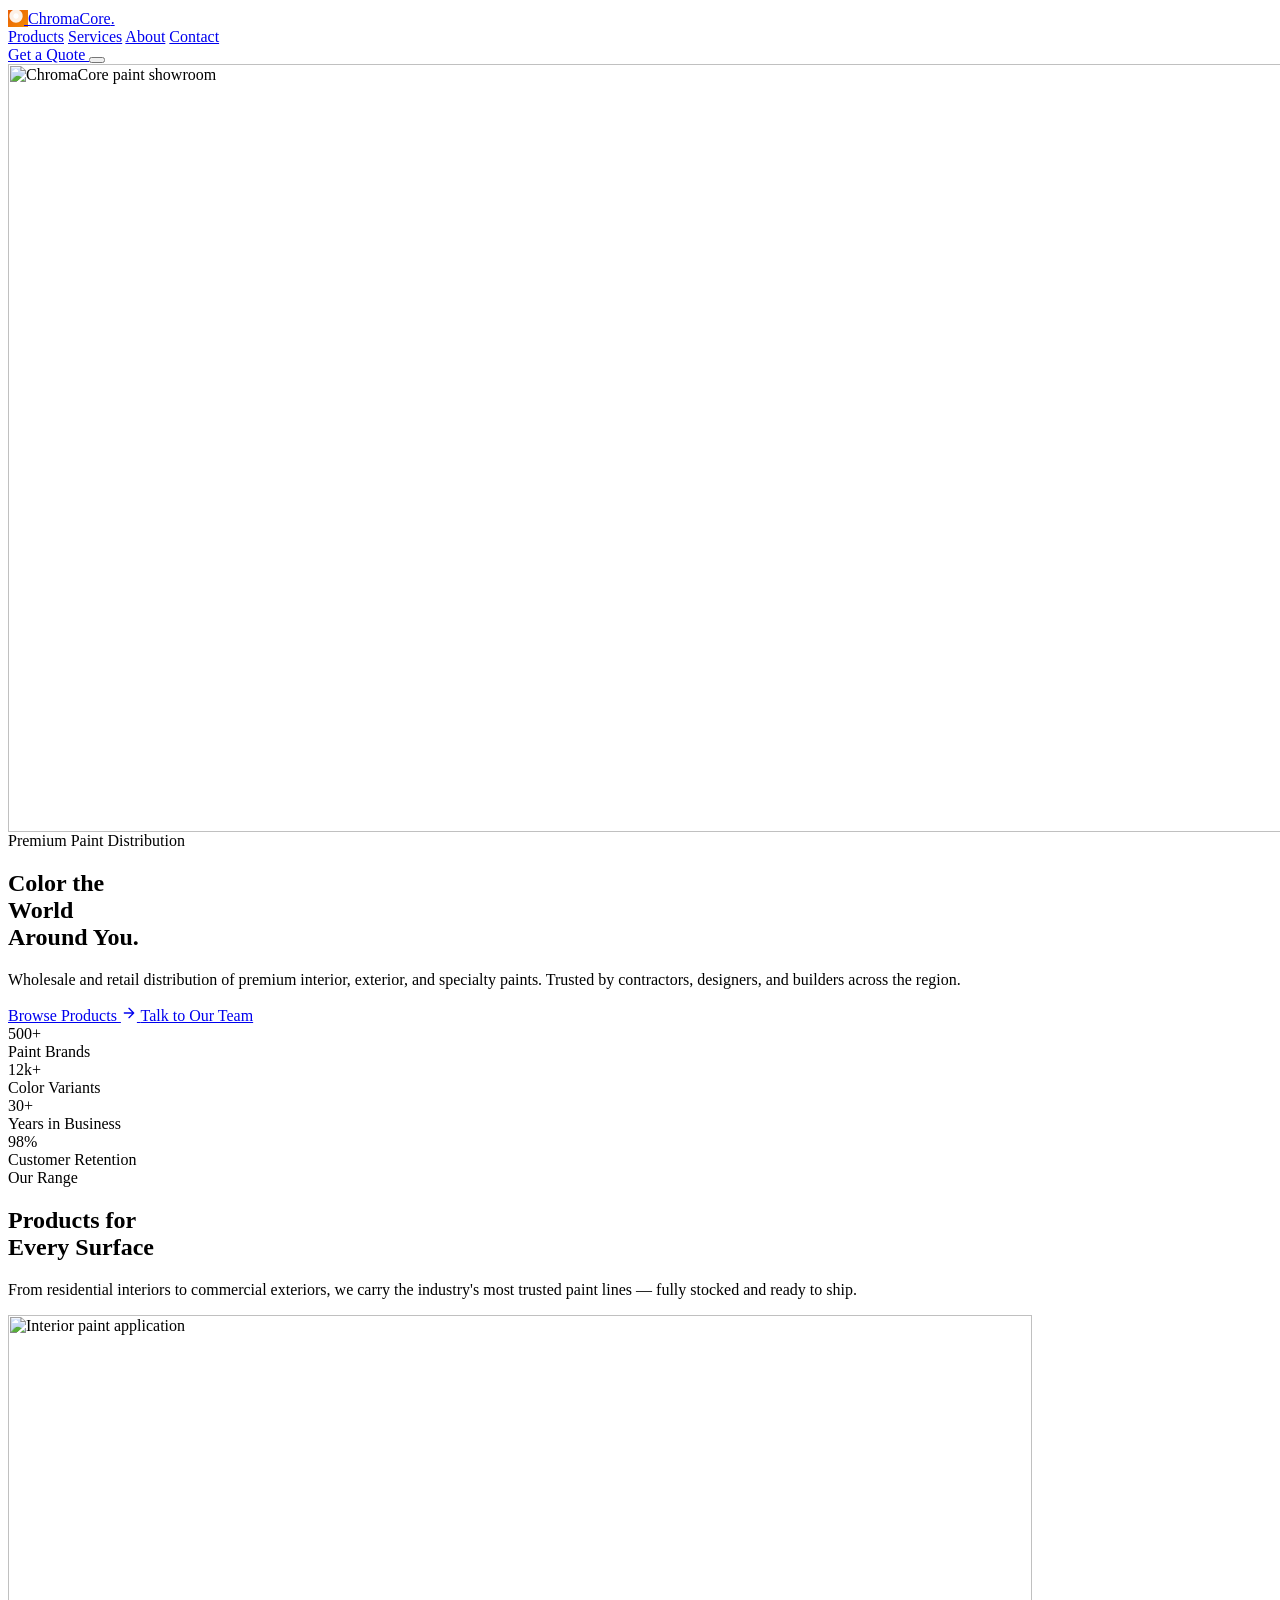
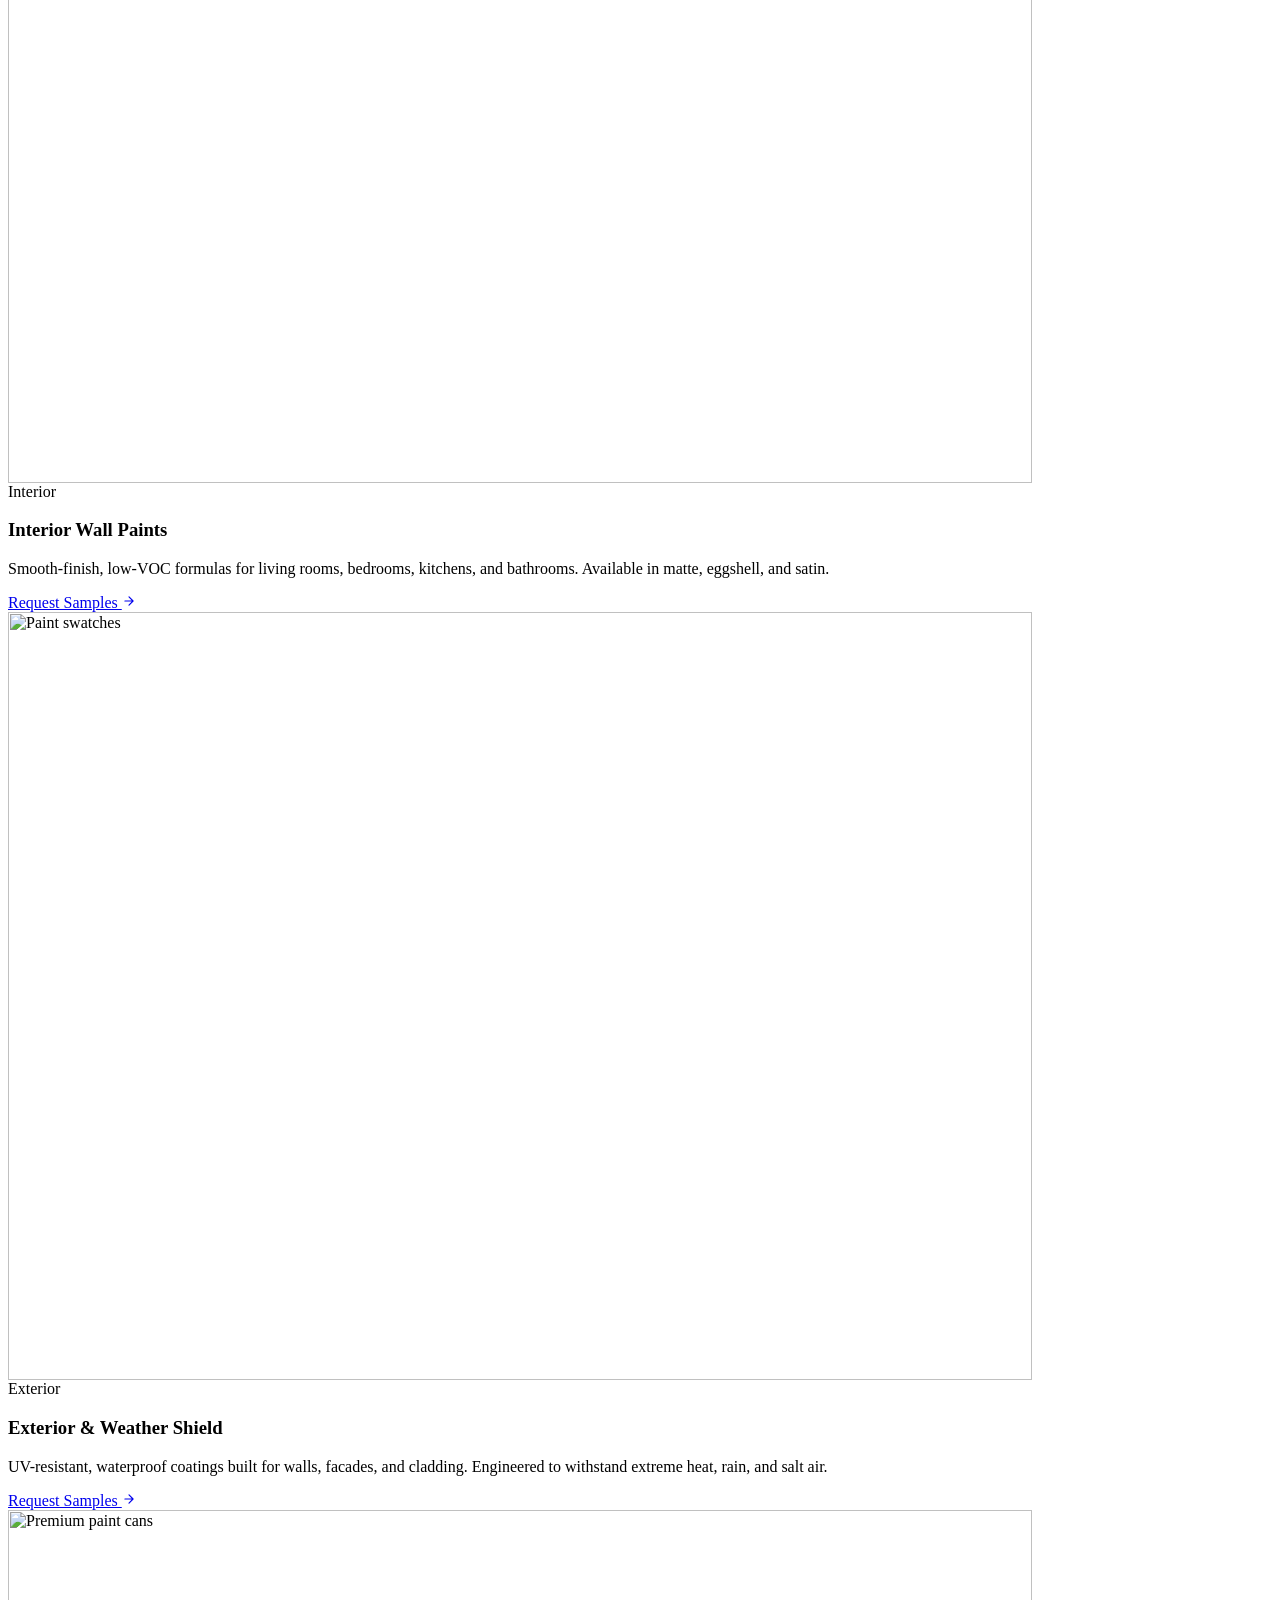
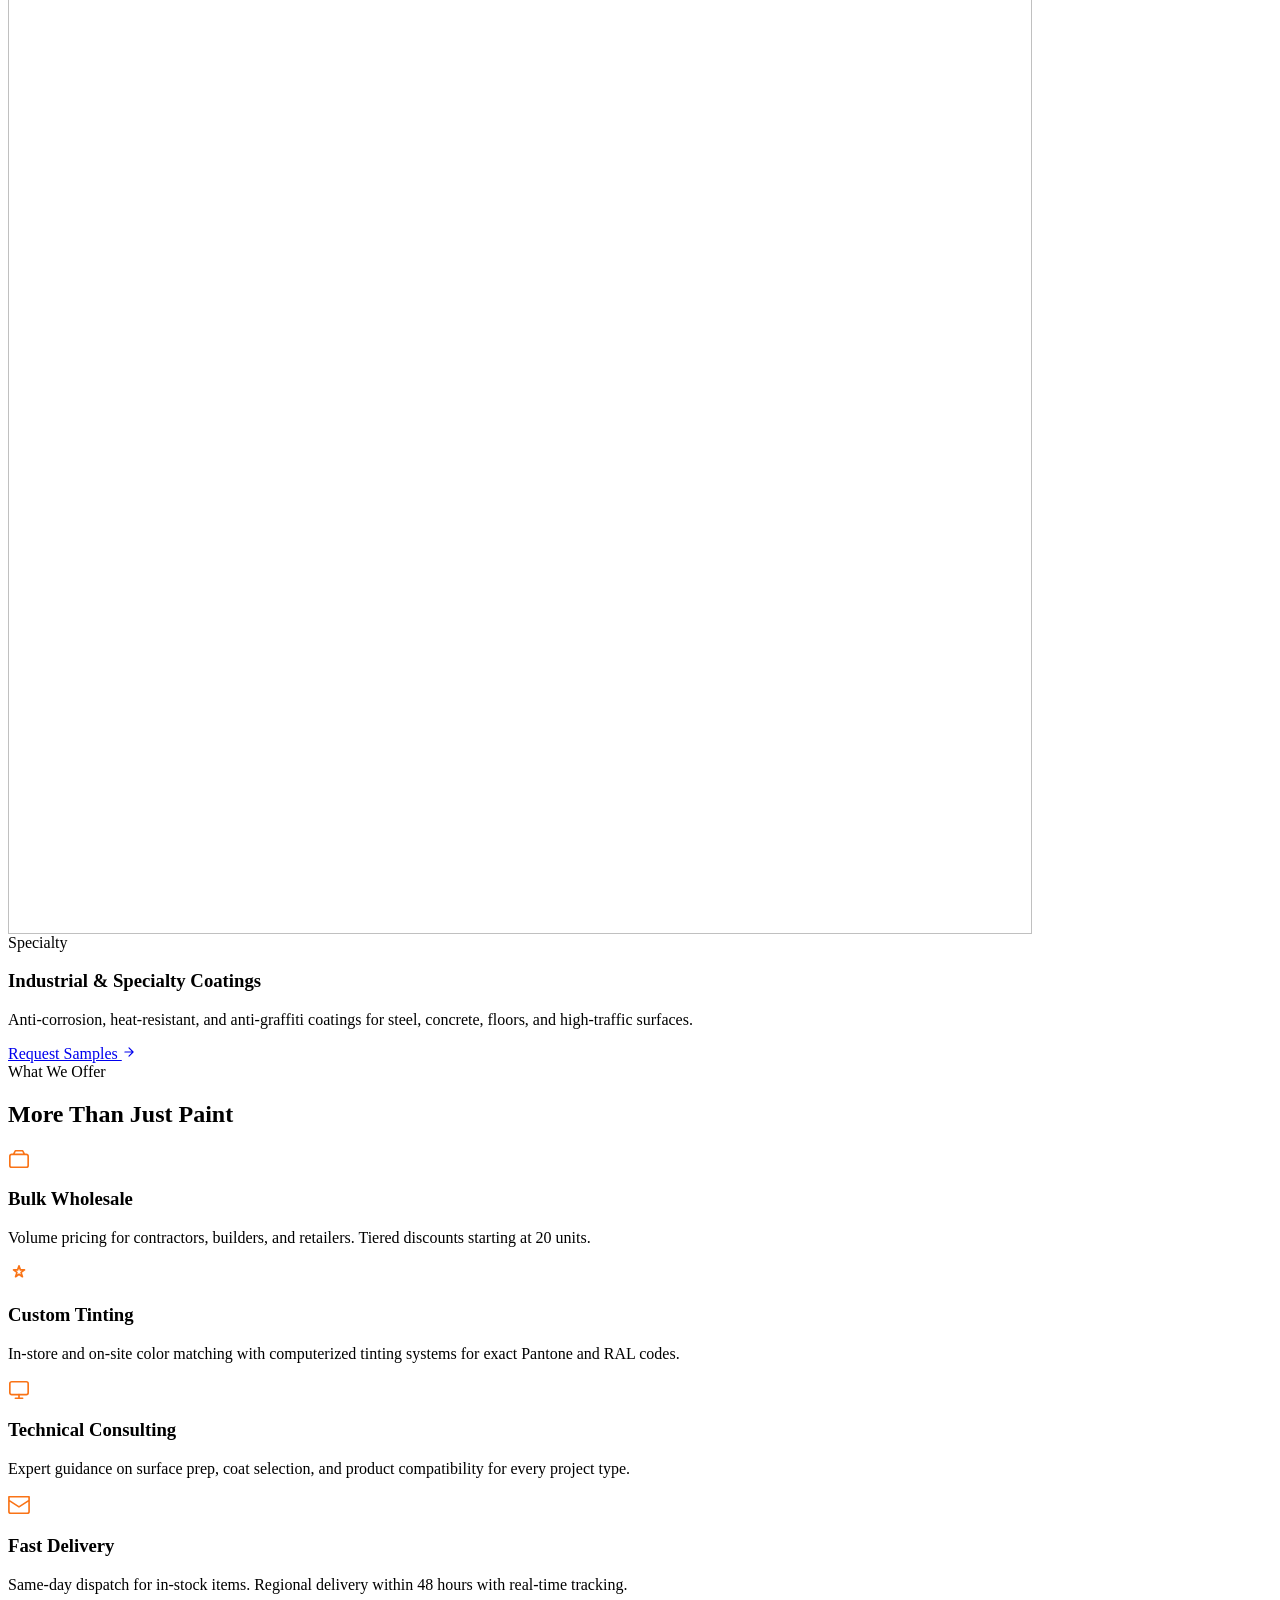
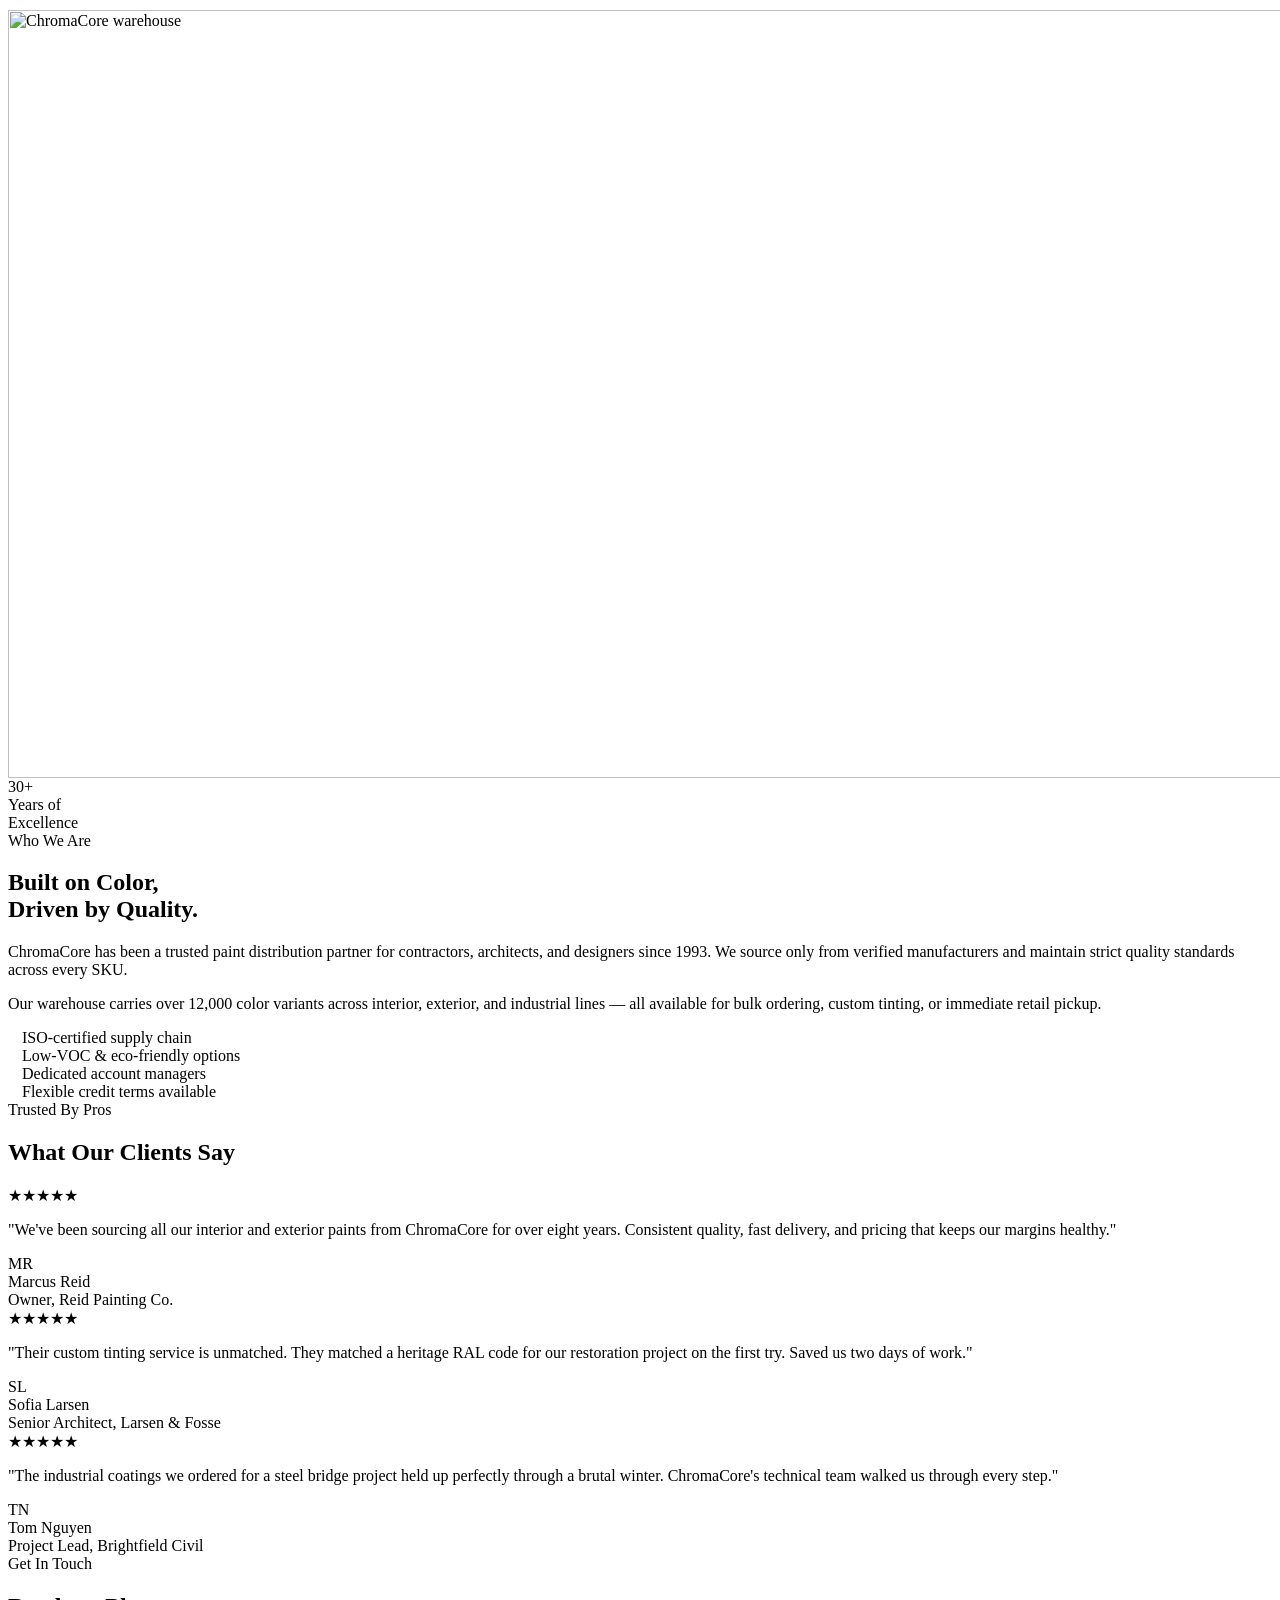
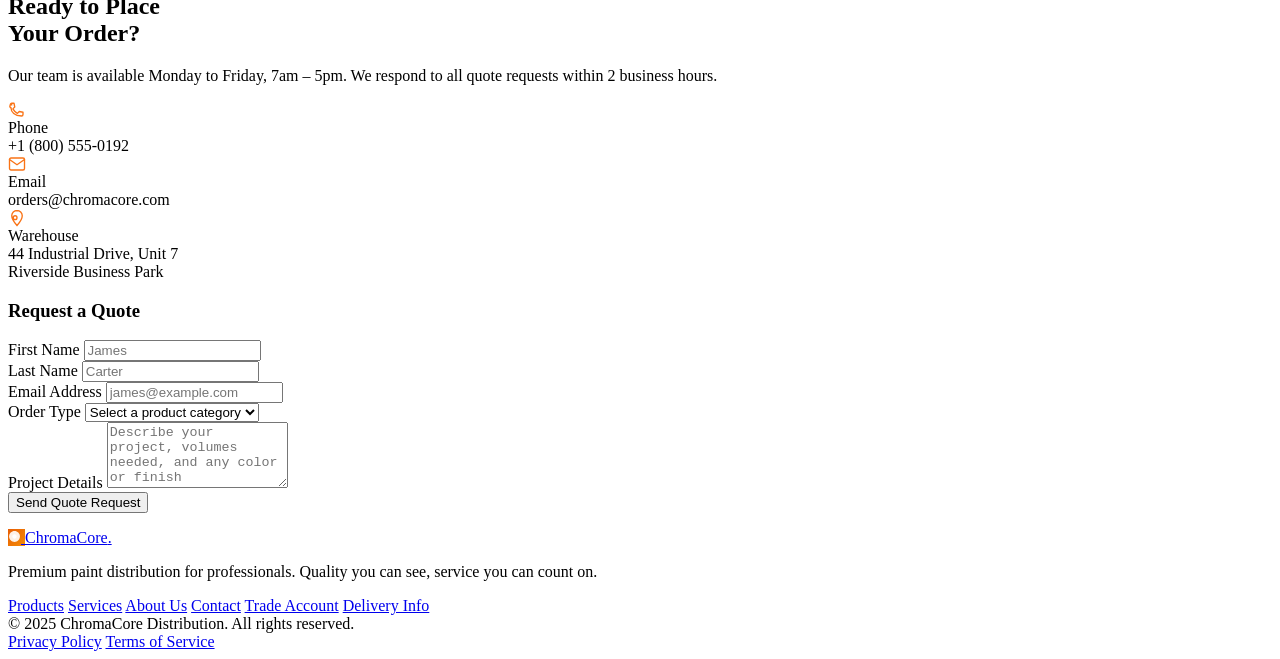
==== home.html @ 2decff04 "Update home.html" ====
<html>
  <head>
    <link th:href="css/a.css" rel="stylesheet" type="text/css"/>
    <link th:href="css/b.css" rel="stylesheet" type="text/css"/>
    <link th:href="css/c.css" rel="stylesheet" type="text/css"/>
  </head>
<body>
<!-- @webstudio/inception/1 -->
<header class="fixed top-0 left-0 right-0 z-50 bg-white/95 backdrop-blur border-b border-stone-200">
  <div class="max-w-7xl mx-auto px-5 lg:px-10 flex items-center justify-between h-16">
    <a href="#" class="flex items-center gap-2">
      <span class="inline-flex items-center justify-center w-8 h-8 rounded-full" style="background: linear-gradient(135deg, #e85d04, #f48c06);">
        <svg width="16" height="16" viewBox="0 0 24 24" fill="none" xmlns="http://www.w3.org/2000/svg"><path d="M12 2C6.48 2 2 6.48 2 12s4.48 10 10 10 10-4.48 10-10S17.52 2 12 2z" fill="white" opacity="0.9"></path><path d="M8 12c0-2.21 1.79-4 4-4s4 1.79 4 4-1.79 4-4 4-4-1.79-4-4z" fill="white"></path></svg>
      </span>
      <span class="font-bold text-lg tracking-tight text-stone-900">ChromaCore<span class="text-orange-500">.</span></span>
    </a>
    <nav class="hidden md:flex items-center gap-8 text-sm font-medium text-stone-600">
      <a href="#products" class="hover:text-orange-500 transition-colors">Products</a>
      <a href="#services" class="hover:text-orange-500 transition-colors">Services</a>
      <a href="#about" class="hover:text-orange-500 transition-colors">About</a>
      <a href="#contact" class="hover:text-orange-500 transition-colors">Contact</a>
    </nav>
    <a href="#contact" class="hidden md:inline-flex items-center gap-2 bg-orange-500 hover:bg-orange-600 text-white text-sm font-semibold px-5 py-2.5 rounded-full transition-colors">
      Get a Quote
    </a>
    <button class="md:hidden flex flex-col gap-1.5 p-2" aria-label="Open menu">
      <span class="block w-6 h-0.5 bg-stone-800"></span>
      <span class="block w-6 h-0.5 bg-stone-800"></span>
      <span class="block w-4 h-0.5 bg-stone-800"></span>
    </button>
  </div>
</header>
<section class="relative min-h-screen flex items-end overflow-hidden bg-stone-950 pt-16">
  <img src="https://preview.webstudio.ai/cgi/image/dev/392d7120e5b7f5a0e7b739a0eeef5790d0d6def3f3f759d951d78e0c41753176.png?width=1344&height=768&format=auto" width="1344" height="768" alt="ChromaCore paint showroom" class="absolute inset-0 w-full h-full object-cover opacity-50">
  <div class="absolute inset-0" style="background: linear-gradient(to top, #0c0a09 30%, transparent 80%);"></div>
  <div class="absolute inset-0" style="background: linear-gradient(100deg, #0c0a09 0%, transparent 55%);"></div>
  <div class="absolute top-0 right-0 h-full w-1.5 flex flex-col">
    <div class="flex-1 bg-red-500"></div>
    <div class="flex-1 bg-orange-400"></div>
    <div class="flex-1 bg-yellow-400"></div>
    <div class="flex-1 bg-green-500"></div>
    <div class="flex-1 bg-blue-500"></div>
    <div class="flex-1 bg-violet-600"></div>
  </div>
  <div class="relative z-10 max-w-7xl mx-auto px-5 lg:px-10 pb-20 md:pb-28 w-full">
    <div class="max-w-2xl">
      <span class="inline-block text-orange-400 text-xs font-semibold tracking-widest uppercase mb-5">Premium Paint Distribution</span>
      <h1 class="text-5xl md:text-6xl lg:text-7xl font-extrabold text-white leading-[1.05] mb-6">
        Color the<br>
        <span class="text-orange-400">World</span><br>
        Around You.
      </h1>
      <p class="text-stone-300 text-lg md:text-xl leading-relaxed max-w-lg mb-10">
        Wholesale and retail distribution of premium interior, exterior, and specialty paints. Trusted by contractors, designers, and builders across the region.
      </p>
      <div class="flex flex-col sm:flex-row gap-4">
        <a href="#products" class="inline-flex items-center justify-center gap-2 bg-orange-500 hover:bg-orange-400 text-white font-semibold px-7 py-3.5 rounded-full transition-colors text-sm">
          Browse Products
          <svg width="16" height="16" viewBox="0 0 24 24" fill="none"><path d="M5 12h14M12 5l7 7-7 7" stroke="currentColor" stroke-width="2" stroke-linecap="round" stroke-linejoin="round"></path></svg>
        </a>
        <a href="#contact" class="inline-flex items-center justify-center gap-2 border border-white/30 hover:border-white/60 text-white font-semibold px-7 py-3.5 rounded-full transition-colors text-sm">
          Talk to Our Team
        </a>
      </div>
    </div>
    <div class="mt-16 md:mt-20 grid grid-cols-2 md:grid-cols-4 gap-6 md:gap-0 md:divide-x md:divide-white/10 border-t border-white/10 pt-10">
      <div class="md:pr-8">
        <div class="text-3xl font-extrabold text-white">500<span class="text-orange-400">+</span></div>
        <div class="text-stone-400 text-sm mt-1">Paint Brands</div>
      </div>
      <div class="md:px-8">
        <div class="text-3xl font-extrabold text-white">12k<span class="text-orange-400">+</span></div>
        <div class="text-stone-400 text-sm mt-1">Color Variants</div>
      </div>
      <div class="md:px-8">
        <div class="text-3xl font-extrabold text-white">30<span class="text-orange-400">+</span></div>
        <div class="text-stone-400 text-sm mt-1">Years in Business</div>
      </div>
      <div class="md:pl-8">
        <div class="text-3xl font-extrabold text-white">98<span class="text-orange-400">%</span></div>
        <div class="text-stone-400 text-sm mt-1">Customer Retention</div>
      </div>
    </div>
  </div>
</section>
<section id="products" class="bg-stone-50 py-20 md:py-28">
  <div class="max-w-7xl mx-auto px-5 lg:px-10">
    <div class="flex flex-col md:flex-row md:items-end justify-between gap-6 mb-14">
      <div>
        <span class="text-orange-500 text-xs font-semibold tracking-widest uppercase mb-3 block">Our Range</span>
        <h2 class="text-4xl md:text-5xl font-extrabold text-stone-900 leading-tight">Products for<br>Every Surface</h2>
      </div>
      <p class="text-stone-500 max-w-sm leading-relaxed text-sm md:text-base">From residential interiors to commercial exteriors, we carry the industry's most trusted paint lines — fully stocked and ready to ship.</p>
    </div>
    <div class="grid grid-cols-1 sm:grid-cols-2 lg:grid-cols-3 gap-6">
      <div class="group relative bg-white rounded-2xl overflow-hidden border border-stone-100 hover:shadow-xl transition-shadow">
        <div class="h-48 overflow-hidden">
          <img src="https://preview.webstudio.ai/cgi/image/dev/ea9a7a041944602cc1311f85a608187eb9c4851a017b5372ee35aa59daa26916.png?width=1024&height=768&format=auto" width="1024" height="768" alt="Interior paint application" class="w-full h-full object-cover group-hover:scale-105 transition-transform duration-500">
        </div>
        <div class="p-6">
          <div class="inline-flex items-center gap-2 text-xs font-semibold text-orange-500 uppercase tracking-wider mb-3">
            <span class="w-2 h-2 rounded-full bg-orange-400 inline-block"></span> Interior
          </div>
          <h3 class="text-xl font-bold text-stone-900 mb-2">Interior Wall Paints</h3>
          <p class="text-stone-500 text-sm leading-relaxed mb-5">Smooth-finish, low-VOC formulas for living rooms, bedrooms, kitchens, and bathrooms. Available in matte, eggshell, and satin.</p>
          <a href="#contact" class="text-sm font-semibold text-orange-500 hover:text-orange-700 flex items-center gap-1 transition-colors">
            Request Samples
            <svg width="14" height="14" viewBox="0 0 24 24" fill="none"><path d="M5 12h14M12 5l7 7-7 7" stroke="currentColor" stroke-width="2" stroke-linecap="round" stroke-linejoin="round"></path></svg>
          </a>
        </div>
      </div>
      <div class="group relative bg-white rounded-2xl overflow-hidden border border-stone-100 hover:shadow-xl transition-shadow">
        <div class="h-48 overflow-hidden">
          <img src="https://preview.webstudio.ai/cgi/image/dev/7febf84e58856e8b05057e29e62eabe76ebbf05a5591259438f26c480761868e.png?width=1024&height=768&format=auto" width="1024" height="768" alt="Paint swatches" class="w-full h-full object-cover group-hover:scale-105 transition-transform duration-500">
        </div>
        <div class="p-6">
          <div class="inline-flex items-center gap-2 text-xs font-semibold text-blue-600 uppercase tracking-wider mb-3">
            <span class="w-2 h-2 rounded-full bg-blue-500 inline-block"></span> Exterior
          </div>
          <h3 class="text-xl font-bold text-stone-900 mb-2">Exterior &amp; Weather Shield</h3>
          <p class="text-stone-500 text-sm leading-relaxed mb-5">UV-resistant, waterproof coatings built for walls, facades, and cladding. Engineered to withstand extreme heat, rain, and salt air.</p>
          <a href="#contact" class="text-sm font-semibold text-orange-500 hover:text-orange-700 flex items-center gap-1 transition-colors">
            Request Samples
            <svg width="14" height="14" viewBox="0 0 24 24" fill="none"><path d="M5 12h14M12 5l7 7-7 7" stroke="currentColor" stroke-width="2" stroke-linecap="round" stroke-linejoin="round"></path></svg>
          </a>
        </div>
      </div>
      <div class="group relative bg-white rounded-2xl overflow-hidden border border-stone-100 hover:shadow-xl transition-shadow">
        <div class="h-48 overflow-hidden">
          <img src="https://preview.webstudio.ai/cgi/image/dev/c7ed6f83444423cbf33dbed36811ee635eda6e7fa15113bb1188d199a70f1a28.png?width=1024&height=1024&format=auto" width="1024" height="1024" alt="Premium paint cans" class="w-full h-full object-cover group-hover:scale-105 transition-transform duration-500">
        </div>
        <div class="p-6">
          <div class="inline-flex items-center gap-2 text-xs font-semibold text-violet-600 uppercase tracking-wider mb-3">
            <span class="w-2 h-2 rounded-full bg-violet-500 inline-block"></span> Specialty
          </div>
          <h3 class="text-xl font-bold text-stone-900 mb-2">Industrial &amp; Specialty Coatings</h3>
          <p class="text-stone-500 text-sm leading-relaxed mb-5">Anti-corrosion, heat-resistant, and anti-graffiti coatings for steel, concrete, floors, and high-traffic surfaces.</p>
          <a href="#contact" class="text-sm font-semibold text-orange-500 hover:text-orange-700 flex items-center gap-1 transition-colors">
            Request Samples
            <svg width="14" height="14" viewBox="0 0 24 24" fill="none"><path d="M5 12h14M12 5l7 7-7 7" stroke="currentColor" stroke-width="2" stroke-linecap="round" stroke-linejoin="round"></path></svg>
          </a>
        </div>
      </div>
    </div>
  </div>
</section>
<div class="h-3 flex">
  <div class="flex-1 bg-red-500"></div>
  <div class="flex-1 bg-orange-400"></div>
  <div class="flex-1 bg-amber-400"></div>
  <div class="flex-1 bg-yellow-300"></div>
  <div class="flex-1 bg-lime-400"></div>
  <div class="flex-1 bg-green-500"></div>
  <div class="flex-1 bg-teal-400"></div>
  <div class="flex-1 bg-cyan-400"></div>
  <div class="flex-1 bg-blue-500"></div>
  <div class="flex-1 bg-indigo-500"></div>
  <div class="flex-1 bg-violet-500"></div>
  <div class="flex-1 bg-purple-600"></div>
</div>
<section id="services" class="bg-stone-900 py-20 md:py-28 text-white">
  <div class="max-w-7xl mx-auto px-5 lg:px-10">
    <div class="text-center mb-16">
      <span class="text-orange-400 text-xs font-semibold tracking-widest uppercase mb-3 block">What We Offer</span>
      <h2 class="text-4xl md:text-5xl font-extrabold">More Than Just Paint</h2>
    </div>
    <div class="grid grid-cols-1 md:grid-cols-2 lg:grid-cols-4 gap-6">
      <div class="bg-white/5 hover:bg-white/10 transition-colors rounded-2xl p-7 border border-white/10">
        <div class="w-11 h-11 rounded-xl bg-orange-500/20 flex items-center justify-center mb-5">
          <svg width="22" height="22" viewBox="0 0 24 24" fill="none"><path d="M20 7H4a2 2 0 00-2 2v10a2 2 0 002 2h16a2 2 0 002-2V9a2 2 0 00-2-2zM16 3H8L6 7h12l-2-4z" stroke="#f97316" stroke-width="1.8" stroke-linejoin="round"></path></svg>
        </div>
        <h3 class="font-bold text-lg mb-2">Bulk Wholesale</h3>
        <p class="text-stone-400 text-sm leading-relaxed">Volume pricing for contractors, builders, and retailers. Tiered discounts starting at 20 units.</p>
      </div>
      <div class="bg-white/5 hover:bg-white/10 transition-colors rounded-2xl p-7 border border-white/10">
        <div class="w-11 h-11 rounded-xl bg-orange-500/20 flex items-center justify-center mb-5">
          <svg width="22" height="22" viewBox="0 0 24 24" fill="none"><path d="M12 3l1.5 4.5H18l-3.75 2.75L15.75 15 12 12.25 8.25 15l1.5-4.75L6 7.5h4.5L12 3z" stroke="#f97316" stroke-width="1.8" stroke-linejoin="round" stroke-linecap="round"></path></svg>
        </div>
        <h3 class="font-bold text-lg mb-2">Custom Tinting</h3>
        <p class="text-stone-400 text-sm leading-relaxed">In-store and on-site color matching with computerized tinting systems for exact Pantone and RAL codes.</p>
      </div>
      <div class="bg-white/5 hover:bg-white/10 transition-colors rounded-2xl p-7 border border-white/10">
        <div class="w-11 h-11 rounded-xl bg-orange-500/20 flex items-center justify-center mb-5">
          <svg width="22" height="22" viewBox="0 0 24 24" fill="none"><rect x="2" y="3" width="20" height="14" rx="2" stroke="#f97316" stroke-width="1.8"></rect><path d="M8 21h8M12 17v4" stroke="#f97316" stroke-width="1.8" stroke-linecap="round"></path></svg>
        </div>
        <h3 class="font-bold text-lg mb-2">Technical Consulting</h3>
        <p class="text-stone-400 text-sm leading-relaxed">Expert guidance on surface prep, coat selection, and product compatibility for every project type.</p>
      </div>
      <div class="bg-white/5 hover:bg-white/10 transition-colors rounded-2xl p-7 border border-white/10">
        <div class="w-11 h-11 rounded-xl bg-orange-500/20 flex items-center justify-center mb-5">
          <svg width="22" height="22" viewBox="0 0 24 24" fill="none"><path d="M1 3h22v4L12 14 1 7V3zM1 7v12a2 2 0 002 2h18a2 2 0 002-2V7" stroke="#f97316" stroke-width="1.8" stroke-linejoin="round"></path></svg>
        </div>
        <h3 class="font-bold text-lg mb-2">Fast Delivery</h3>
        <p class="text-stone-400 text-sm leading-relaxed">Same-day dispatch for in-stock items. Regional delivery within 48 hours with real-time tracking.</p>
      </div>
    </div>
  </div>
</section>
<section id="about" class="bg-white py-20 md:py-28">
  <div class="max-w-7xl mx-auto px-5 lg:px-10">
    <div class="grid grid-cols-1 lg:grid-cols-2 gap-12 lg:gap-20 items-center">
      <div class="relative">
        <div class="rounded-2xl overflow-hidden">
          <img src="https://preview.webstudio.ai/cgi/image/dev/392d7120e5b7f5a0e7b739a0eeef5790d0d6def3f3f759d951d78e0c41753176.png?width=1344&height=768&format=auto" width="1344" height="768" alt="ChromaCore warehouse" class="w-full h-72 md:h-96 object-cover">
        </div>
        <div class="absolute -bottom-5 -right-3 md:right-6 bg-orange-500 text-white rounded-2xl px-6 py-4 shadow-xl">
          <div class="text-3xl font-extrabold leading-none">30+</div>
          <div class="text-xs mt-1 font-medium opacity-90">Years of<br>Excellence</div>
        </div>
      </div>
      <div>
        <span class="text-orange-500 text-xs font-semibold tracking-widest uppercase mb-4 block">Who We Are</span>
        <h2 class="text-4xl md:text-5xl font-extrabold text-stone-900 leading-tight mb-6">Built on Color,<br>Driven by Quality.</h2>
        <p class="text-stone-500 text-base leading-relaxed mb-5">ChromaCore has been a trusted paint distribution partner for contractors, architects, and designers since 1993. We source only from verified manufacturers and maintain strict quality standards across every SKU.</p>
        <p class="text-stone-500 text-base leading-relaxed mb-8">Our warehouse carries over 12,000 color variants across interior, exterior, and industrial lines — all available for bulk ordering, custom tinting, or immediate retail pickup.</p>
        <div class="flex flex-wrap gap-4">
          <div class="flex items-center gap-3">
            <span class="w-5 h-5 rounded-full bg-orange-500 flex items-center justify-center flex-shrink-0">
              <svg width="10" height="10" viewBox="0 0 24 24" fill="none"><path d="M5 12l5 5L19 7" stroke="white" stroke-width="3" stroke-linecap="round" stroke-linejoin="round"></path></svg>
            </span>
            <span class="text-stone-700 text-sm font-medium">ISO-certified supply chain</span>
          </div>
          <div class="flex items-center gap-3">
            <span class="w-5 h-5 rounded-full bg-orange-500 flex items-center justify-center flex-shrink-0">
              <svg width="10" height="10" viewBox="0 0 24 24" fill="none"><path d="M5 12l5 5L19 7" stroke="white" stroke-width="3" stroke-linecap="round" stroke-linejoin="round"></path></svg>
            </span>
            <span class="text-stone-700 text-sm font-medium">Low-VOC &amp; eco-friendly options</span>
          </div>
          <div class="flex items-center gap-3">
            <span class="w-5 h-5 rounded-full bg-orange-500 flex items-center justify-center flex-shrink-0">
              <svg width="10" height="10" viewBox="0 0 24 24" fill="none"><path d="M5 12l5 5L19 7" stroke="white" stroke-width="3" stroke-linecap="round" stroke-linejoin="round"></path></svg>
            </span>
            <span class="text-stone-700 text-sm font-medium">Dedicated account managers</span>
          </div>
          <div class="flex items-center gap-3">
            <span class="w-5 h-5 rounded-full bg-orange-500 flex items-center justify-center flex-shrink-0">
              <svg width="10" height="10" viewBox="0 0 24 24" fill="none"><path d="M5 12l5 5L19 7" stroke="white" stroke-width="3" stroke-linecap="round" stroke-linejoin="round"></path></svg>
            </span>
            <span class="text-stone-700 text-sm font-medium">Flexible credit terms available</span>
          </div>
        </div>
      </div>
    </div>
  </div>
</section>
<section class="bg-stone-50 py-20 md:py-28">
  <div class="max-w-7xl mx-auto px-5 lg:px-10">
    <div class="text-center mb-14">
      <span class="text-orange-500 text-xs font-semibold tracking-widest uppercase mb-3 block">Trusted By Pros</span>
      <h2 class="text-4xl md:text-5xl font-extrabold text-stone-900">What Our Clients Say</h2>
    </div>
    <div class="grid grid-cols-1 md:grid-cols-3 gap-6">
      <div class="bg-white rounded-2xl p-8 border border-stone-100 shadow-sm">
        <div class="flex gap-1 mb-5">
          <span class="text-orange-400 text-lg">★★★★★</span>
        </div>
        <p class="text-stone-700 text-sm leading-relaxed mb-6">"We've been sourcing all our interior and exterior paints from ChromaCore for over eight years. Consistent quality, fast delivery, and pricing that keeps our margins healthy."</p>
        <div class="flex items-center gap-3">
          <div class="w-10 h-10 rounded-full bg-orange-100 flex items-center justify-center font-bold text-orange-600 text-sm">MR</div>
          <div>
            <div class="font-semibold text-stone-900 text-sm">Marcus Reid</div>
            <div class="text-stone-400 text-xs">Owner, Reid Painting Co.</div>
          </div>
        </div>
      </div>
      <div class="bg-white rounded-2xl p-8 border border-stone-100 shadow-sm">
        <div class="flex gap-1 mb-5">
          <span class="text-orange-400 text-lg">★★★★★</span>
        </div>
        <p class="text-stone-700 text-sm leading-relaxed mb-6">"Their custom tinting service is unmatched. They matched a heritage RAL code for our restoration project on the first try. Saved us two days of work."</p>
        <div class="flex items-center gap-3">
          <div class="w-10 h-10 rounded-full bg-blue-100 flex items-center justify-center font-bold text-blue-600 text-sm">SL</div>
          <div>
            <div class="font-semibold text-stone-900 text-sm">Sofia Larsen</div>
            <div class="text-stone-400 text-xs">Senior Architect, Larsen &amp; Fosse</div>
          </div>
        </div>
      </div>
      <div class="bg-white rounded-2xl p-8 border border-stone-100 shadow-sm">
        <div class="flex gap-1 mb-5">
          <span class="text-orange-400 text-lg">★★★★★</span>
        </div>
        <p class="text-stone-700 text-sm leading-relaxed mb-6">"The industrial coatings we ordered for a steel bridge project held up perfectly through a brutal winter. ChromaCore's technical team walked us through every step."</p>
        <div class="flex items-center gap-3">
          <div class="w-10 h-10 rounded-full bg-green-100 flex items-center justify-center font-bold text-green-700 text-sm">TN</div>
          <div>
            <div class="font-semibold text-stone-900 text-sm">Tom Nguyen</div>
            <div class="text-stone-400 text-xs">Project Lead, Brightfield Civil</div>
          </div>
        </div>
      </div>
    </div>
  </div>
</section>
<section id="contact" class="bg-stone-900 py-20 md:py-28 text-white">
  <div class="max-w-7xl mx-auto px-5 lg:px-10">
    <div class="grid grid-cols-1 lg:grid-cols-2 gap-14 items-start">
      <div>
        <span class="text-orange-400 text-xs font-semibold tracking-widest uppercase mb-4 block">Get In Touch</span>
        <h2 class="text-4xl md:text-5xl font-extrabold leading-tight mb-6">Ready to Place<br>Your Order?</h2>
        <p class="text-stone-400 leading-relaxed mb-10 max-w-sm">Our team is available Monday to Friday, 7am – 5pm. We respond to all quote requests within 2 business hours.</p>
        <div class="space-y-5">
          <div class="flex items-start gap-4">
            <div class="w-10 h-10 rounded-xl bg-orange-500/20 flex items-center justify-center flex-shrink-0 mt-0.5">
              <svg width="18" height="18" viewBox="0 0 24 24" fill="none"><path d="M3 5a2 2 0 012-2h3l1 5-2.5 2.5a16 16 0 006 6L15 14l5 1v3a2 2 0 01-2 2C8.94 20 4 15.06 4 9a2 2 0 011-4z" stroke="#f97316" stroke-width="1.8" stroke-linejoin="round"></path></svg>
            </div>
            <div>
              <div class="font-semibold text-sm mb-0.5">Phone</div>
              <div class="text-stone-400 text-sm">+1 (800) 555-0192</div>
            </div>
          </div>
          <div class="flex items-start gap-4">
            <div class="w-10 h-10 rounded-xl bg-orange-500/20 flex items-center justify-center flex-shrink-0 mt-0.5">
              <svg width="18" height="18" viewBox="0 0 24 24" fill="none"><path d="M4 4h16c1.1 0 2 .9 2 2v12c0 1.1-.9 2-2 2H4c-1.1 0-2-.9-2-2V6c0-1.1.9-2 2-2z" stroke="#f97316" stroke-width="1.8"></path><path d="M22 6l-10 7L2 6" stroke="#f97316" stroke-width="1.8" stroke-linecap="round"></path></svg>
            </div>
            <div>
              <div class="font-semibold text-sm mb-0.5">Email</div>
              <div class="text-stone-400 text-sm">orders@chromacore.com</div>
            </div>
          </div>
          <div class="flex items-start gap-4">
            <div class="w-10 h-10 rounded-xl bg-orange-500/20 flex items-center justify-center flex-shrink-0 mt-0.5">
              <svg width="18" height="18" viewBox="0 0 24 24" fill="none"><path d="M12 2C8.13 2 5 5.13 5 9c0 5.25 7 13 7 13s7-7.75 7-13c0-3.87-3.13-7-7-7zm0 9.5A2.5 2.5 0 119.5 9 2.5 2.5 0 0112 11.5z" stroke="#f97316" stroke-width="1.8"></path></svg>
            </div>
            <div>
              <div class="font-semibold text-sm mb-0.5">Warehouse</div>
              <div class="text-stone-400 text-sm">44 Industrial Drive, Unit 7<br>Riverside Business Park</div>
            </div>
          </div>
        </div>
      </div>
      <div class="bg-white/5 border border-white/10 rounded-2xl p-8">
        <h3 class="text-xl font-bold mb-6">Request a Quote</h3>
        <form class="space-y-4">
          <div class="grid grid-cols-1 sm:grid-cols-2 gap-4">
            <div>
              <label class="text-xs font-semibold text-stone-300 uppercase tracking-wider block mb-1.5" for="fname">First Name</label>
              <input id="fname" type="text" placeholder="James" class="w-full bg-white/5 border border-white/15 rounded-xl px-4 py-3 text-sm text-white placeholder-stone-500 focus:outline-none focus:border-orange-500 transition-colors">
            </div>
            <div>
              <label class="text-xs font-semibold text-stone-300 uppercase tracking-wider block mb-1.5" for="lname">Last Name</label>
              <input id="lname" type="text" placeholder="Carter" class="w-full bg-white/5 border border-white/15 rounded-xl px-4 py-3 text-sm text-white placeholder-stone-500 focus:outline-none focus:border-orange-500 transition-colors">
            </div>
          </div>
          <div>
            <label class="text-xs font-semibold text-stone-300 uppercase tracking-wider block mb-1.5" for="email">Email Address</label>
            <input id="email" type="email" placeholder="james@example.com" class="w-full bg-white/5 border border-white/15 rounded-xl px-4 py-3 text-sm text-white placeholder-stone-500 focus:outline-none focus:border-orange-500 transition-colors">
          </div>
          <div>
            <label class="text-xs font-semibold text-stone-300 uppercase tracking-wider block mb-1.5" for="type">Order Type</label>
            <select id="type" class="w-full bg-stone-800 border border-white/15 rounded-xl px-4 py-3 text-sm text-stone-300 focus:outline-none focus:border-orange-500 transition-colors">
              <option value="">Select a product category</option>
              <option>Interior Paints</option>
              <option>Exterior / Weather Shield</option>
              <option>Industrial Coatings</option>
              <option>Custom Tinting</option>
              <option>Multiple Categories</option>
            </select>
          </div>
          <div>
            <label class="text-xs font-semibold text-stone-300 uppercase tracking-wider block mb-1.5" for="message">Project Details</label>
            <textarea id="message" rows="4" placeholder="Describe your project, volumes needed, and any color or finish requirements..." class="w-full bg-white/5 border border-white/15 rounded-xl px-4 py-3 text-sm text-white placeholder-stone-500 focus:outline-none focus:border-orange-500 transition-colors resize-none"></textarea>
          </div>
          <button type="submit" class="w-full bg-orange-500 hover:bg-orange-400 text-white font-semibold py-3.5 rounded-xl transition-colors text-sm">
            Send Quote Request
          </button>
        </form>
      </div>
    </div>
  </div>
</section>
<footer class="bg-stone-950 text-stone-500 py-12">
  <div class="max-w-7xl mx-auto px-5 lg:px-10">
    <div class="flex flex-col md:flex-row items-start md:items-center justify-between gap-8 mb-10 pb-10 border-b border-white/5">
      <div>
        <a href="#" class="flex items-center gap-2 mb-3">
          <span class="inline-flex items-center justify-center w-7 h-7 rounded-full" style="background: linear-gradient(135deg, #e85d04, #f48c06);">
            <svg width="13" height="13" viewBox="0 0 24 24" fill="none"><path d="M12 2C6.48 2 2 6.48 2 12s4.48 10 10 10 10-4.48 10-10S17.52 2 12 2z" fill="white" opacity="0.9"></path><path d="M8 12c0-2.21 1.79-4 4-4s4 1.79 4 4-1.79 4-4 4-4-1.79-4-4z" fill="white"></path></svg>
          </span>
          <span class="font-bold text-base text-white tracking-tight">ChromaCore<span class="text-orange-500">.</span></span>
        </a>
        <p class="text-sm max-w-xs leading-relaxed">Premium paint distribution for professionals. Quality you can see, service you can count on.</p>
      </div>
      <div class="grid grid-cols-2 md:grid-cols-3 gap-x-16 gap-y-3 text-sm">
        <a href="#products" class="hover:text-white transition-colors">Products</a>
        <a href="#services" class="hover:text-white transition-colors">Services</a>
        <a href="#about" class="hover:text-white transition-colors">About Us</a>
        <a href="#contact" class="hover:text-white transition-colors">Contact</a>
        <a href="#" class="hover:text-white transition-colors">Trade Account</a>
        <a href="#" class="hover:text-white transition-colors">Delivery Info</a>
      </div>
    </div>
    <div class="flex flex-col sm:flex-row items-center justify-between gap-3 text-xs">
      <span>&copy; 2025 ChromaCore Distribution. All rights reserved.</span>
      <div class="flex gap-5">
        <a href="#" class="hover:text-white transition-colors">Privacy Policy</a>
        <a href="#" class="hover:text-white transition-colors">Terms of Service</a>
      </div>
    </div>
  </div>
</footer>
  </body>
</html>
---- css/a.css ----
@layer properties {
    @supports (((-webkit-hyphens: none)) and (not (margin-trim:inline))) or ((-moz-orient:inline) and (not (color:rgb(from red r g b)))) {
        *,:before,:after,::backdrop {
            --tw-outline-style:solid
        }
    }
}

.tile-select-image.svelte-13fa6mz {
    aspect-ratio: 1.91;
    width: -webkit-fill-available;
    outline-offset: -1px;
    width: -moz-available;
    border-radius: 10px;
    outline-color: #ffffff4d;
    width: stretch;
    overflow: clip
}

@supports (color: color-mix(in lab,red,red)) {
    .tile-select-image.svelte-13fa6mz {
        outline-color:color-mix(in oklab,var(--color-white,#fff)30%,transparent)
    }
}

.tile-select-image.svelte-13fa6mz:focus,.tile-select-image.svelte-13fa6mz:focus-visible {
    outline-style: var(--tw-outline-style);
    outline-width: 1px
}

.create-style-thumb.svelte-13fa6mz {
    background-color: var(--control-bg);
    justify-content: center;
    align-items: center;
    width: 100%;
    height: 100%;
    display: flex
}

@supports (color: color-mix(in lab,red,red)) {
    .create-style-thumb.svelte-13fa6mz {
        background-color:color-mix(in oklab,var(--control-bg)70%,transparent)
    }
}

.create-style-thumb.svelte-13fa6mz {
    color: var(--color-white,#fff);
    opacity: .5
}

@layer properties {
    @supports (((-webkit-hyphens: none)) and (not (margin-trim:inline))) or ((-moz-orient:inline) and (not (color:rgb(from red r g b)))) {
        *,:before,:after,::backdrop {
            --tw-outline-style:solid
        }
    }
}

.tile-select-item.svelte-cmdycd {
    font-size: var(--text-sm,.875rem);
    line-height: var(--tw-leading,var(--text-sm--line-height,calc(1.25/.875)));
    text-wrap: nowrap;
    color: var(--color-white,#fff);
    gap: calc(var(--spacing,.25rem)*2);
    padding: calc(var(--spacing,.25rem)*3);
    cursor: pointer;
    border-radius: 15px;
    display: grid;
    position: relative
}

@media (hover: hover) {
    .tile-select-item.svelte-cmdycd:hover {
        background-color:var(--control-bg)
    }

    @supports (color: color-mix(in lab,red,red)) {
        .tile-select-item.svelte-cmdycd:hover {
            background-color:color-mix(in oklab,var(--control-bg)50%,transparent)
        }
    }
}

.tile-select-item.svelte-cmdycd:focus {
    background-color: var(--control-bg)
}

@supports (color: color-mix(in lab,red,red)) {
    .tile-select-item.svelte-cmdycd:focus {
        background-color:color-mix(in oklab,var(--control-bg)50%,transparent)
    }
}

.tile-select-item.svelte-cmdycd {
    outline-offset: -1px;
    outline-color: #ffffff4d
}

@supports (color: color-mix(in lab,red,red)) {
    .tile-select-item.svelte-cmdycd {
        outline-color:color-mix(in oklab,var(--color-white,#fff)30%,transparent)
    }
}

.tile-select-item.svelte-cmdycd:focus,.tile-select-item.svelte-cmdycd:focus-visible {
    outline-style: var(--tw-outline-style);
    outline-width: 1px
}

.tile-select-item.svelte-cmdycd[aria-checked=true] {
    outline-style: var(--tw-outline-style);
    outline-width: 1px;
    outline-color: var(--color-white,#fff)
}

.tile-select-item.svelte-cmdycd[aria-disabled=true] {
    pointer-events: none;
    opacity: .5
}

.tile-select-footer.svelte-cmdycd {
    min-width: calc(var(--spacing,.25rem)*0);
    justify-content: space-between;
    align-items: center;
    gap: calc(var(--spacing,.25rem)*2);
    display: flex
}

@layer properties {
    @supports (((-webkit-hyphens: none)) and (not (margin-trim:inline))) or ((-moz-orient:inline) and (not (color:rgb(from red r g b)))) {
        *,:before,:after,::backdrop {
            --tw-outline-style:solid
        }
    }
}

.custom-style-tab.svelte-er3ki8 {
    width: 100%;
    min-width: calc(var(--spacing,.25rem)*0);
    gap: calc(var(--spacing,.25rem)*3);
    flex-direction: column;
    display: flex
}

.custom-style-panels.svelte-er3ki8 {
    width: 100%;
    min-width: calc(var(--spacing,.25rem)*0);
    gap: calc(var(--spacing,.25rem)*3);
    flex: 1;
    display: flex
}

.custom-style-intro.svelte-er3ki8 {
    width: 100%;
    min-width: calc(var(--spacing,.25rem)*0);
    display: flex
}

@media (min-width: 64rem) {
    .custom-style-intro.svelte-er3ki8 {
        flex:1
    }
}

.custom-style-copy.svelte-er3ki8 {
    text-align: center;
    width: 100%;
    font-size: var(--text-sm,.875rem);
    line-height: var(--tw-leading,var(--text-sm--line-height,calc(1.25/.875)));
    color: var(--color-white,#fff)
}

.tile-select-image.svelte-er3ki8 {
    aspect-ratio: 1.91;
    width: -webkit-fill-available;
    outline-offset: -1px;
    width: -moz-available;
    border-radius: 10px;
    outline-color: #ffffff4d;
    width: stretch;
    overflow: clip
}

@supports (color: color-mix(in lab,red,red)) {
    .tile-select-image.svelte-er3ki8 {
        outline-color:color-mix(in oklab,var(--color-white,#fff)30%,transparent)
    }
}

.tile-select-image.svelte-er3ki8:focus,.tile-select-image.svelte-er3ki8:focus-visible {
    outline-style: var(--tw-outline-style);
    outline-width: 1px
}

@layer properties {
    @supports (((-webkit-hyphens: none)) and (not (margin-trim:inline))) or ((-moz-orient:inline) and (not (color:rgb(from red r g b)))) {
        *,:before,:after,::backdrop {
            --tw-leading:initial;
            --tw-outline-style: solid
        }
    }
}

.tile-select-menu {
    min-height: calc(var(--spacing,.25rem)*0);
    min-width: calc(var(--spacing,.25rem)*0);
    gap: calc(var(--spacing,.25rem)*2);
    scrollbar-width: thin;
    scrollbar-color: oklch(from var(--control-bg).2 c h/.8)transparent;
    --auto-grid-min-size: 256px;
    grid-template-columns: repeat(auto-fill,minmax(min(var(--auto-grid-min-size),100%),1fr));
    flex: 1;
    display: grid;
    overflow: auto
}

.tile-select-menu-fixed {
    grid-template-columns: repeat(auto-fill,minmax(min(var(--auto-grid-min-size),100%),var(--auto-grid-min-size)));
    place-content: flex-start
}

.tile-select-details-panel {
    top: calc(var(--spacing,.25rem)*0);
    height: 100%;
    min-height: calc(var(--spacing,.25rem)*0);
    gap: calc(var(--spacing,.25rem)*3);
    border-radius: var(--radius-2xl,1rem);
    background-color: var(--control-bg);
    flex-direction: column;
    flex-shrink: 0;
    width: 500px;
    display: none;
    position: sticky
}

@supports (color: color-mix(in lab,red,red)) {
    .tile-select-details-panel {
        background-color:color-mix(in oklab,var(--control-bg)50%,transparent)
    }
}

.tile-select-details-panel {
    padding: calc(var(--spacing,.25rem)*3)
}

@media (min-width: 64rem) {
    .tile-select-details-panel {
        display:flex
    }
}

.tile-select-details-panel {
    scrollbar-width: thin;
    scrollbar-color: oklch(from var(--control-bg).2 c h/.8)transparent;
    overflow: auto
}

.tile-select-description {
    font-size: var(--text-sm,.875rem);
    line-height: var(--tw-leading,var(--text-sm--line-height,calc(1.25/.875)));
    --tw-leading: var(--leading-relaxed,1.625);
    line-height: var(--leading-relaxed,1.625);
    white-space: pre-wrap;
    color: var(--color-white,#fff)
}

.tile-select-detail-image {
    aspect-ratio: 1.91;
    width: -webkit-fill-available;
    outline-offset: -1px;
    width: -moz-available;
    border-radius: 10px;
    outline-color: #ffffff4d;
    flex-shrink: 0;
    width: stretch;
    overflow: auto
}

@supports (color: color-mix(in lab,red,red)) {
    .tile-select-detail-image {
        outline-color:color-mix(in oklab,var(--color-white,#fff)30%,transparent)
    }
}

.tile-select-detail-image:focus,.tile-select-detail-image:focus-visible {
    outline-style: var(--tw-outline-style);
    outline-width: 1px
}

@property --tw-leading {
    syntax: "*";
    inherits: false
}

.selected-edit-option.svelte-1kbgipc {
    --selection-option-color: var(--selection-element-color);
    border: 1px solid var(--selection-option-color);
    box-shadow: inset 0 0 0 1px oklch(from var(--selection-option-color) l c h / 16%)
}

.selected-edit-option[data-kind=image-region].svelte-1kbgipc {
    --selection-option-color: var(--selection-region-color)
}

.selected-edit-option[data-kind=new-element].svelte-1kbgipc {
    --selection-option-color: var(--selection-new-element-color)
}

@property --num {
    syntax: "<integer>";
    initial-value: 0;
    inherits: false;
}

@keyframes svelte-skbj4h---page-loader-line-reveal {
    0% {
        height: 16px
    }

    to {
        height: 80px
    }
}

@keyframes svelte-skbj4h---page-loader-line-shift {
    0% {
        top: 0
    }

    to {
        top: -80px
    }
}

@keyframes svelte-skbj4h---page-loader-counting {
    0% {
        --num: 0
    }

    60% {
        --num: 66
    }

    to {
        --num: 100
    }
}

@keyframes svelte-skbj4h---page-loader-charging {
    0% {
        width: 0%
    }

    60% {
        width: 66%
    }

    to {
        width: 100%
    }
}

.loading-number.svelte-skbj4h {
    counter-reset: num var(--num);
    animation: svelte-skbj4h---page-loader-counting 15s ease-in-out forwards
}

.loading-number.svelte-skbj4h:before {
    content: counter(num)
}

.loading-bar.svelte-skbj4h {
    animation: svelte-skbj4h---page-loader-charging 15s ease-in-out forwards
}

.line-reveal.svelte-skbj4h {
    animation: svelte-skbj4h---page-loader-line-reveal 1.33s steps(4) forwards
}

.line-shift.svelte-skbj4h {
    animation: svelte-skbj4h---page-loader-line-shift 1.66s 1.33s steps(5) forwards
}

.selection-outline.svelte-ykfxm {
    background: var(--selection-fill);
    border: 1px solid var(--selection-color)
}

.hover-outline.svelte-ykfxm {
    border: 1px solid var(--selection-hover-border);
    background: var(--selection-hover-fill);
    box-shadow: 0 0 0 1px #ffffff59
}

.progress-outline.svelte-ykfxm {
    background: oklch(from var(--selection-progress-color) l c h / 8%);
    box-shadow: 0 0 18px oklch(from var(--selection-progress-accent) l c h / 30%)
}

.image-editing-dim.svelte-ykfxm {
    background: #0000009e;
    border: 0;
    padding: 0
}

.image-editing-image.svelte-ykfxm {
    overflow: hidden;
    border: 0;
    padding: 0;
    background-color: transparent;
    object-fit: cover;
    box-shadow: 0 0 0 1px #ffffff6b,0 24px 80px #00000073
}

.image-editing-region.svelte-ykfxm {
    border: 1px solid var(--selection-color);
    background: var(--selection-fill);
    box-shadow: 0 0 0 1px #ffffff59,0 0 24px oklch(from var(--selection-color) l c h / 32%)
}

.element-outline.svelte-ykfxm {
    --outline-color: var(--selection-element-color);
    --outline-fill: oklch( from var(--outline-color) l c h / var(--selection-outline-fill-alpha) );
    border: 1px solid var(--outline-color);
    background: var(--outline-fill)
}

.region-outline.svelte-ykfxm {
    --outline-color: var(--selection-region-color);
    --outline-fill: oklch( from var(--outline-color) l c h / var(--selection-outline-fill-alpha) );
    border: 1px solid var(--outline-color);
    background: var(--outline-fill)
}

.new-element-outline.svelte-ykfxm {
    --outline-color: var(--selection-new-element-color);
    --outline-fill: oklch( from var(--outline-color) l c h / var(--selection-outline-fill-alpha) );
    border: 1px solid var(--outline-color);
    background: var(--outline-fill)
}

.outline-action-toolbar.svelte-ykfxm {
    --liquid-glass-background: #4b2b58;
    --liquid-glass-opacity: .5;
    --liquid-glass-blur: 10px
}

.frame-surface.svelte-1efh5ux {
    contain: strict;
    display: grid;
    isolation: isolate
}

.frame-surface.svelte-1efh5ux>* {
    grid-area: 1 / 1
}

[data-initial-ready=false].svelte-yx7y9s {
    opacity: 0;
    transition: none
}

[data-initial-ready=true].svelte-yx7y9s {
    transition: opacity .16s ease
}

.frame-shell.svelte-yx7y9s {
    content-visibility: auto
}

.frame-shell[data-has-selected-frame=true][data-selected=false].svelte-yx7y9s {
    filter: brightness(.35)
}

.frame-shell[data-layout-ready=false].svelte-yx7y9s {
    opacity: 0;
    pointer-events: none
}

.frame-shell[data-selected=true].svelte-yx7y9s {
    content-visibility: visible;
    z-index: 20
}

.frame-shell[data-sort-dragging=true].svelte-yx7y9s {
    content-visibility: visible;
    pointer-events: none;
    z-index: 30
}

.frame-sort-drop-target.svelte-yx7y9s {
    background: #000;
    opacity: .4
}

.frame-layer[data-sort-active=true].svelte-yx7y9s {
    z-index: 30
}

.side-handle.svelte-uzwjkm {
    pointer-events: auto;
    position: absolute
}

.side-handle.svelte-uzwjkm[data-side=top] {
    height: 15px;
    top: -14px;
    left: 0;
    right: 0
}

.side-handle.svelte-uzwjkm[data-side=bottom] {
    height: 15px;
    bottom: -14px;
    left: 0;
    right: 0
}

.side-handle.svelte-uzwjkm[data-side=left] {
    width: 15px;
    top: 0;
    bottom: 0;
    left: -14px
}

.side-handle.svelte-uzwjkm[data-side=right] {
    width: 15px;
    top: 0;
    bottom: 0;
    right: -14px
}

.corner-handle.svelte-uzwjkm {
    pointer-events: auto;
    width: 15px;
    height: 15px;
    position: absolute
}

.corner-handle.svelte-uzwjkm[data-side*=bottom] {
    bottom: -14px
}

.corner-handle.svelte-uzwjkm[data-side*=left] {
    left: -14px
}

.corner-handle.svelte-uzwjkm[data-side*=top] {
    top: -14px
}

.corner-handle.svelte-uzwjkm[data-side*=right] {
    right: -14px
}

.corner-handle.svelte-uzwjkm:before {
    content: "";
    border: 2px solid var(--color-blue-500);
    background: #fff;
    border-radius: 9999px;
    width: 10px;
    height: 10px;
    position: absolute
}

.corner-handle.svelte-uzwjkm[data-side*=top]:before {
    top: 9px
}

.corner-handle.svelte-uzwjkm[data-side*=bottom]:before {
    bottom: 9px
}

.corner-handle.svelte-uzwjkm[data-side*=left]:before {
    left: 9px
}

.corner-handle.svelte-uzwjkm[data-side*=right]:before {
    right: 9px
}

.frame-border.svelte-1a7jf96 {
    z-index: 30;
    border-width: 2px;
    container-type: inline-size
}

.frame-menu-overflow-action.svelte-1grpxze {
    display: none
}

@container (max-width:320px) {
    .frame-menu-overflow-action.svelte-1grpxze {
        display: flex
    }
}

@layer properties {
    @supports (((-webkit-hyphens: none)) and (not (margin-trim:inline))) or ((-moz-orient:inline) and (not (color:rgb(from red r g b)))) {
        *,:before,:after,::backdrop {
            --tw-font-weight:initial;
            --tw-outline-style: solid
        }
    }
}

.frame-name-control.svelte-1g3oqf2 {
    font-size: var(--text-xs,.75rem);
    line-height: var(--tw-leading,var(--text-xs--line-height,calc(1/.75)));
    --tw-font-weight: var(--font-weight-medium,500);
    font-weight: var(--font-weight-medium,500);
    color: #ffffffe6
}

@supports (color: color-mix(in lab,red,red)) {
    .frame-name-control.svelte-1g3oqf2 {
        color:color-mix(in oklab,var(--color-white,#fff)90%,transparent)
    }
}

.frame-name-control.svelte-1g3oqf2 {
    -webkit-appearance: none;
    -moz-appearance: none;
    appearance: none;
    text-align: left;
    vertical-align: middle;
    background: 0 0;
    border: 0;
    grid-template-columns: minmax(0,auto);
    grid-template-areas: "name";
    align-items: center;
    min-width: 40px;
    height: 2rem;
    padding: 0 .75rem 0 0;
    transition: color .12s;
    display: inline-grid;
    overflow: hidden
}

.frame-name-control[role=textbox].svelte-1g3oqf2 {
    cursor: default
}

.frame-name-control[role=textbox].svelte-1g3oqf2:focus-visible {
    outline-width: 1px;
    outline-style: var(--tw-outline-style);
    outline-offset: 2px;
    outline-width: 2px;
    outline-color: var(--color-blue-500,oklch(62.3% .214 259.815))
}

.frame-name-sizer.svelte-1g3oqf2,.frame-name-input.svelte-1g3oqf2 {
    min-width: 0;
    font: inherit;
    letter-spacing: inherit;
    grid-area: name
}

.frame-name-sizer.svelte-1g3oqf2 {
    text-overflow: ellipsis;
    white-space: pre;
    visibility: hidden;
    overflow: hidden
}

.frame-name-input.svelte-1g3oqf2 {
    field-sizing: content;
    width: auto;
    inline-size: auto;
    min-inline-size: 1ch;
    max-inline-size: 100%;
    height: 100%;
    color: inherit;
    text-align: inherit;
    background: 0 0;
    border: 0;
    outline: 0;
    padding: 0
}

@property --tw-font-weight {
    syntax: "*";
    inherits: false
}

.frame-toolbar-content.svelte-bd6lpj,.frame-toolbar-surface.svelte-bd6lpj {
    justify-content: space-between;
    align-items: center;
    gap: calc(var(--spacing,.25rem)*1);
    display: flex
}

.frame-toolbar-surface.svelte-bd6lpj {
    background: oklch(from var(--color-blue-500)l c h/42%)
}

@container (max-width:320px) {
    .frame-toolbar-primary-overflow.svelte-bd6lpj {
        display: none
    }
}

.preview-metric-suffix.svelte-2rt1e7 {
    right: calc(var(--spacing)*2);
    pointer-events: none;
    color: currentColor;
    position: absolute;
    top: 50%;
    translate: 0 -50%
}

@supports (color: color-mix(in lab,red,red)) {
    .preview-metric-suffix.svelte-2rt1e7 {
        color:color-mix(in oklch,currentColor 55%,transparent)
    }
}

.preview-metric-suffix.svelte-2rt1e7 {
    font-size: var(--text-xs)
}

.preview-orientation-button[aria-pressed=true].svelte-2rt1e7 {
    background: var(--control-bg);
    color: var(--color-indigo-300)
}

/*! tailwindcss v4.1.14 | MIT License | https://tailwindcss.com */
@layer properties {
    @supports (((-webkit-hyphens: none)) and (not (margin-trim:inline))) or ((-moz-orient:inline) and (not (color:rgb(from red r g b)))) {
        *,:before,:after,::backdrop {
            --tw-outline-style:solid
        }
    }
}

.tile-select-menu.svelte-mx0xac {
    gap: calc(var(--spacing,.25rem)*2);
    --auto-grid-min-size: 256px;
    grid-template-columns: repeat(auto-fill,minmax(min(var(--auto-grid-min-size),100%),1fr));
    display: grid
}

.tile-select-item.svelte-mx0xac {
    font-size: var(--text-sm,.875rem);
    line-height: var(--tw-leading,var(--text-sm--line-height,calc(1.25/.875)));
    text-wrap: nowrap;
    color: var(--color-white,#fff);
    gap: calc(var(--spacing,.25rem)*2);
    padding: calc(var(--spacing,.25rem)*3);
    border-radius: 15px;
    display: grid
}

@media (hover: hover) {
    .tile-select-item.svelte-mx0xac:hover {
        background-color:var(--control-bg)
    }

    @supports (color: color-mix(in lab,red,red)) {
        .tile-select-item.svelte-mx0xac:hover {
            background-color:color-mix(in oklab,var(--control-bg)50%,transparent)
        }
    }
}

.tile-select-item.svelte-mx0xac:focus {
    background-color: var(--control-bg)
}

@supports (color: color-mix(in lab,red,red)) {
    .tile-select-item.svelte-mx0xac:focus {
        background-color:color-mix(in oklab,var(--control-bg)50%,transparent)
    }
}

.tile-select-item.svelte-mx0xac {
    outline-offset: -1px;
    outline-color: #ffffff4d
}

@supports (color: color-mix(in lab,red,red)) {
    .tile-select-item.svelte-mx0xac {
        outline-color:color-mix(in oklab,var(--color-white,#fff)30%,transparent)
    }
}

.tile-select-item.svelte-mx0xac:focus,.tile-select-item.svelte-mx0xac:focus-visible {
    outline-style: var(--tw-outline-style);
    outline-width: 1px
}

.tile-select-image.svelte-mx0xac {
    aspect-ratio: var(--aspect-video,16/9);
    width: -webkit-fill-available;
    outline-offset: -1px;
    width: -moz-available;
    border-radius: 10px;
    outline-color: #ffffff4d;
    width: stretch;
    overflow: clip
}

@supports (color: color-mix(in lab,red,red)) {
    .tile-select-image.svelte-mx0xac {
        outline-color:color-mix(in oklab,var(--color-white,#fff)30%,transparent)
    }
}

.tile-select-image.svelte-mx0xac:focus,.tile-select-image.svelte-mx0xac:focus-visible {
    outline-style: var(--tw-outline-style);
    outline-width: 1px
}

@property --tw-outline-style {
    syntax: "*";
    inherits: false;
    initial-value: solid
}

[popover].svelte-sieo91::backdrop {
    display: none
}

.guided-tour-highlight.svelte-sieo91 {
    box-shadow: 0 0 0 9999px #0009;
    transition: left .15s ease,top .15s ease,width .15s ease,height .15s ease
}

.guided-tour-panel.svelte-sieo91 {
    transition: left .15s ease,top .15s ease
}

#keyboard-shortcuts-dialog.svelte-1l4xdk {
    outline: none
}
---- css/c.css ----
.wrapper.svelte-m7c3ml {
    box-shadow: 0 6px 6px #0003,0 0 20px #0000001a;
    background-color: transparent
}

.effect.svelte-m7c3ml {
    position: absolute;
    top: 0;
    right: 0;
    bottom: 0;
    left: 0;
    border-radius: inherit;
    -webkit-backdrop-filter: blur(var(--liquid-glass-blur, 5px));
    backdrop-filter: blur(var(--liquid-glass-blur, 5px));
    filter: url(#liquid-glass-distortion);
    overflow: hidden;
    isolation: isolate
}

.tint.svelte-m7c3ml {
    position: absolute;
    top: 0;
    right: 0;
    bottom: 0;
    left: 0;
    border-radius: inherit;
    background: var(--liquid-glass-background, var(--brand-gradient));
    opacity: var(--liquid-glass-opacity, .4)
}

.shine.svelte-m7c3ml {
    position: absolute;
    top: 0;
    right: 0;
    bottom: 0;
    left: 0;
    border-radius: inherit;
    overflow: hidden;
    box-shadow: inset 2px 2px 1px #dda7e94d,inset -1px -1px 1px 1px #dda7e94d
}

.content.svelte-m7c3ml {
    isolation: isolate;
    min-height: 100%
}
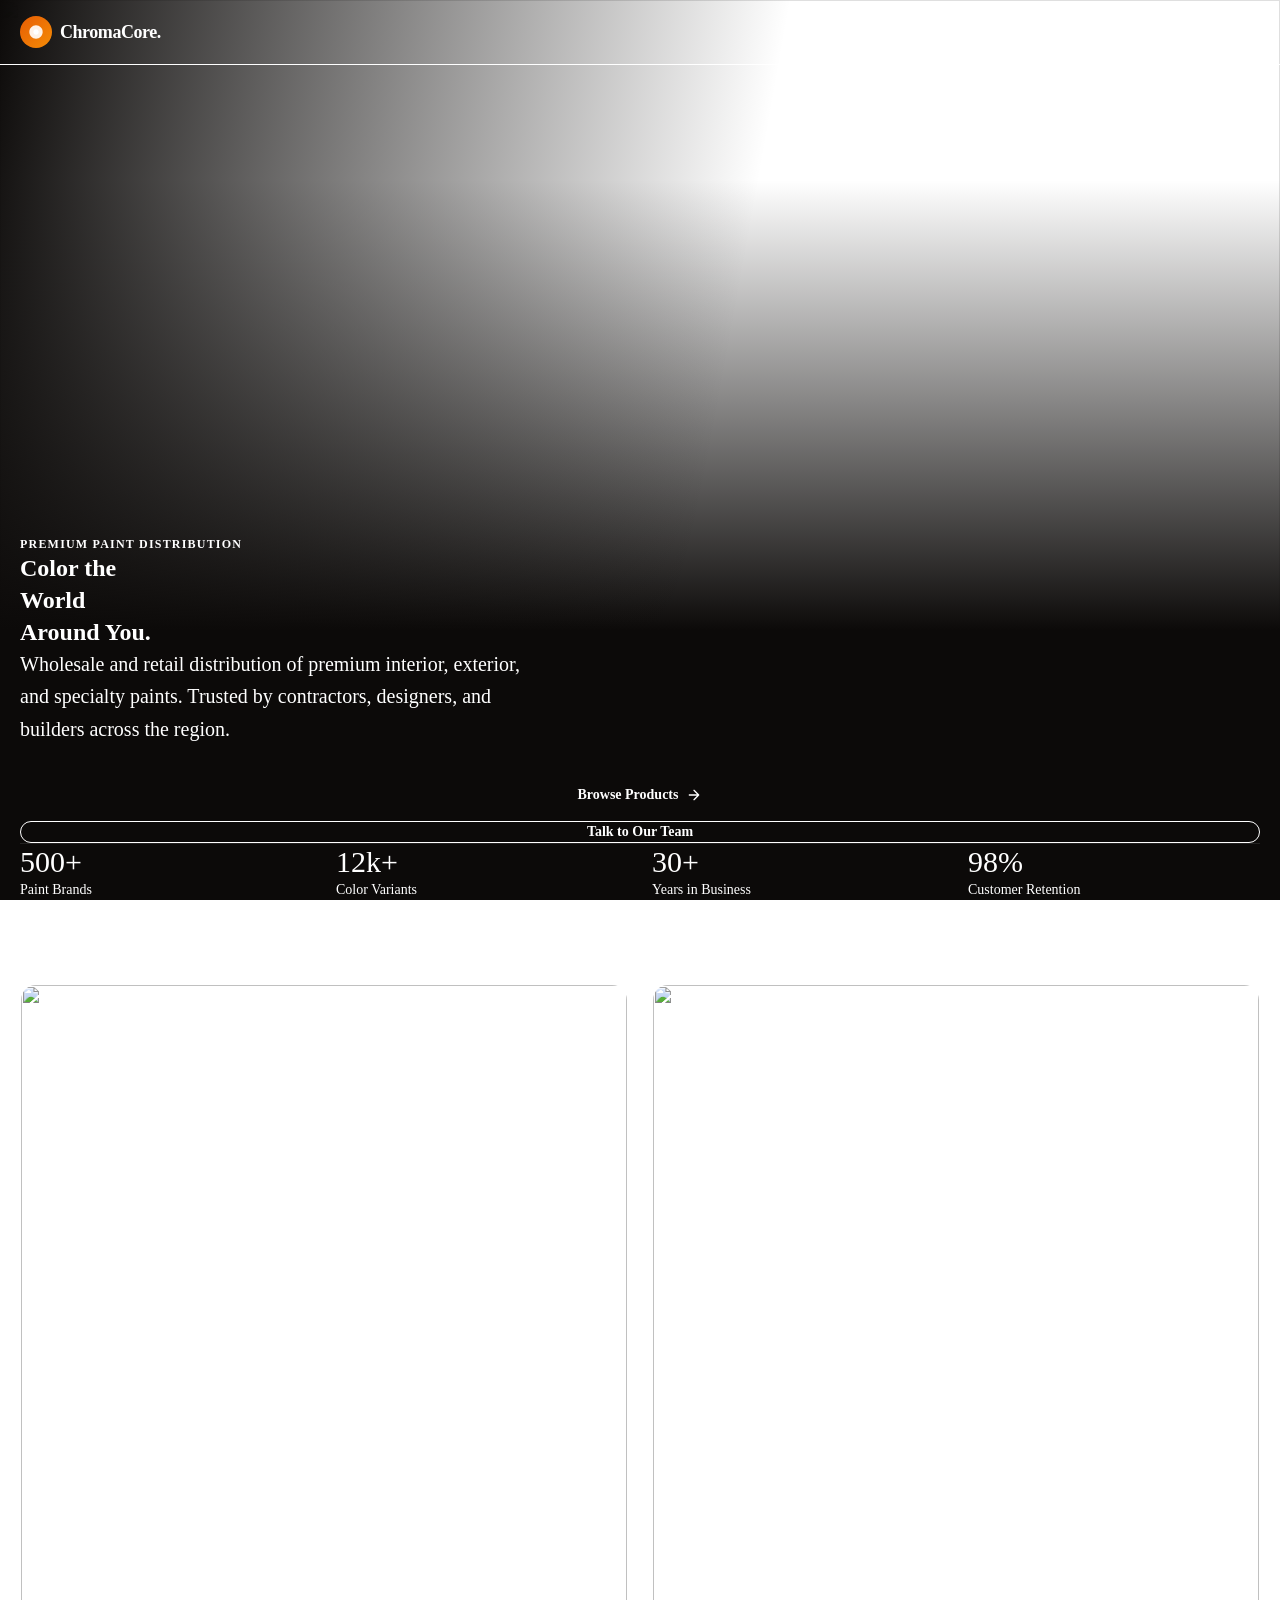
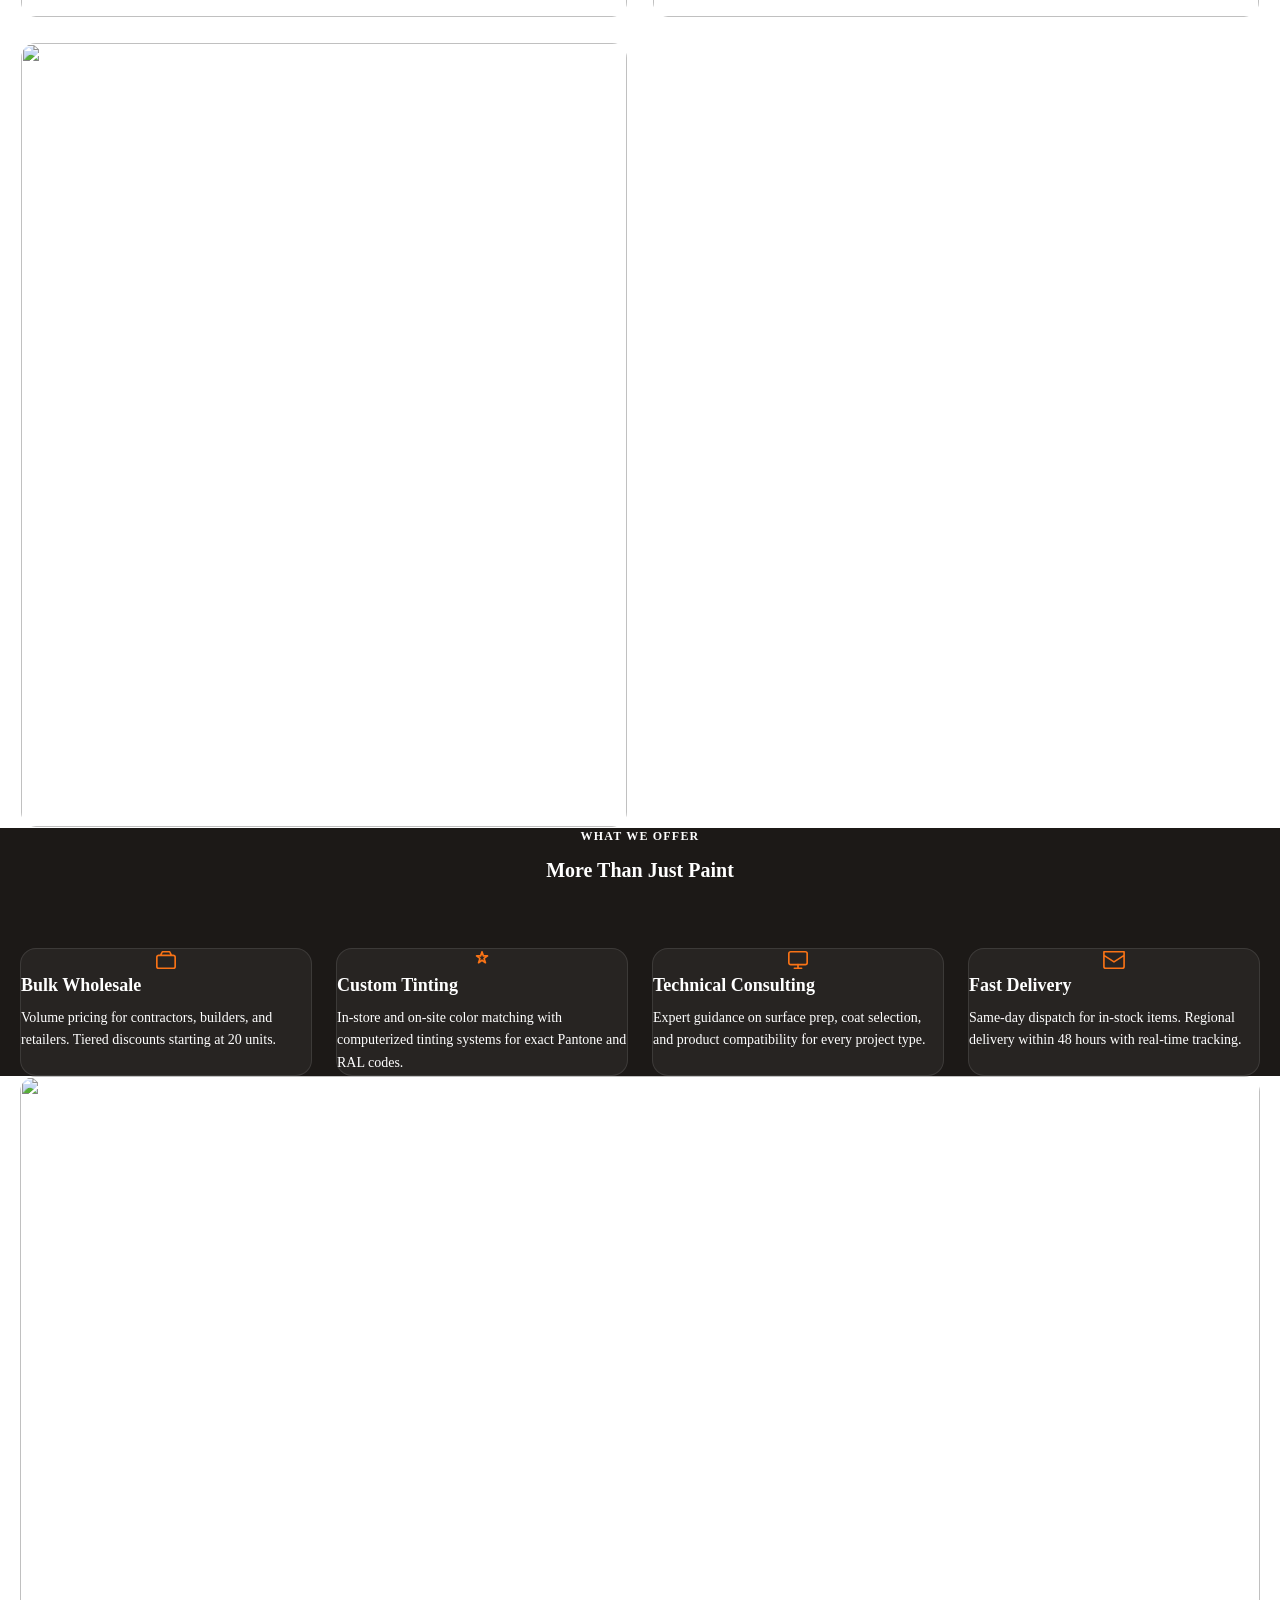
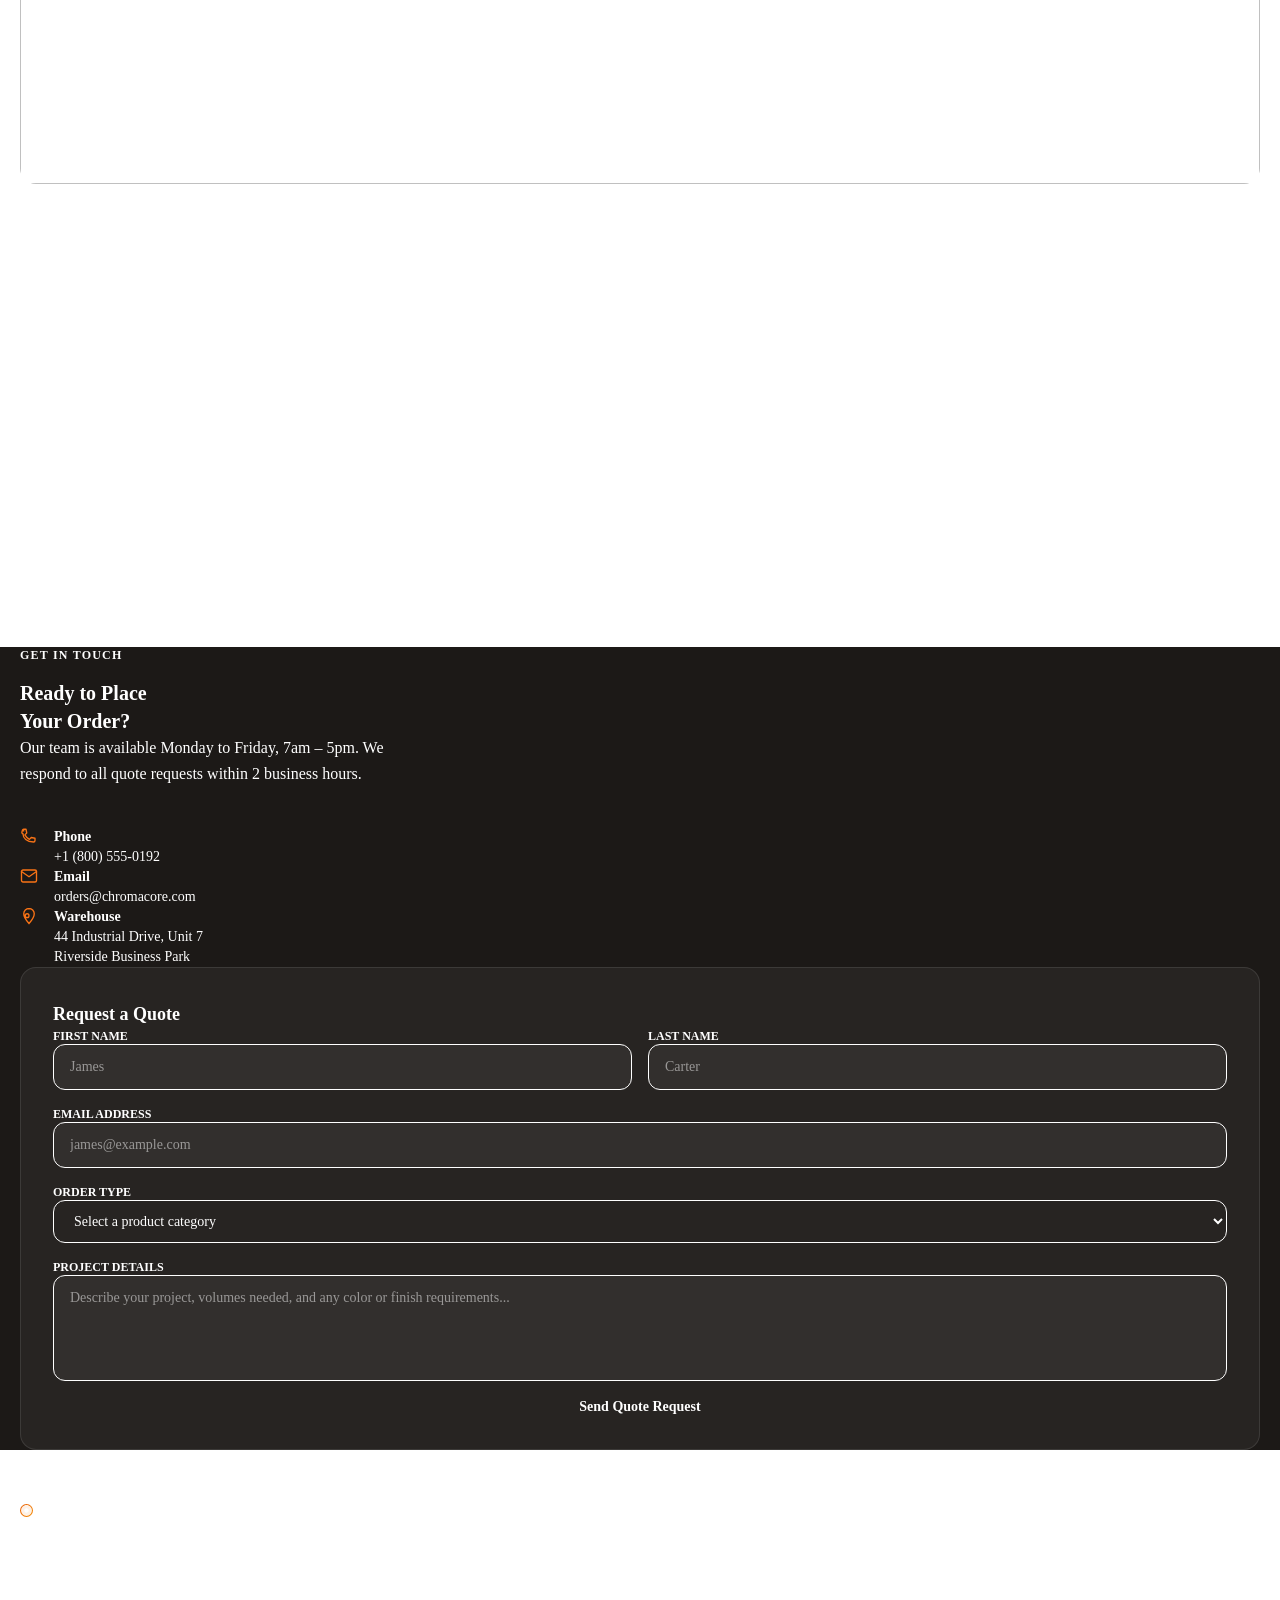
==== commit ff2ee98e: "Update home.html" ====
--- a/home.html
+++ b/home.html
@@ -1,8 +1,8 @@
 <html>
   <head>
-    <link th:href="css/a.css" rel="stylesheet" type="text/css"/>
-    <link th:href="css/b.css" rel="stylesheet" type="text/css"/>
-    <link th:href="css/c.css" rel="stylesheet" type="text/css"/>
+    <link href="css/a.css" rel="stylesheet" type="text/css"/>
+    <link href="css/b.css" rel="stylesheet" type="text/css"/>
+    <link href="css/c.css" rel="stylesheet" type="text/css"/>
   </head>
 <body>
 <!-- @webstudio/inception/1 -->
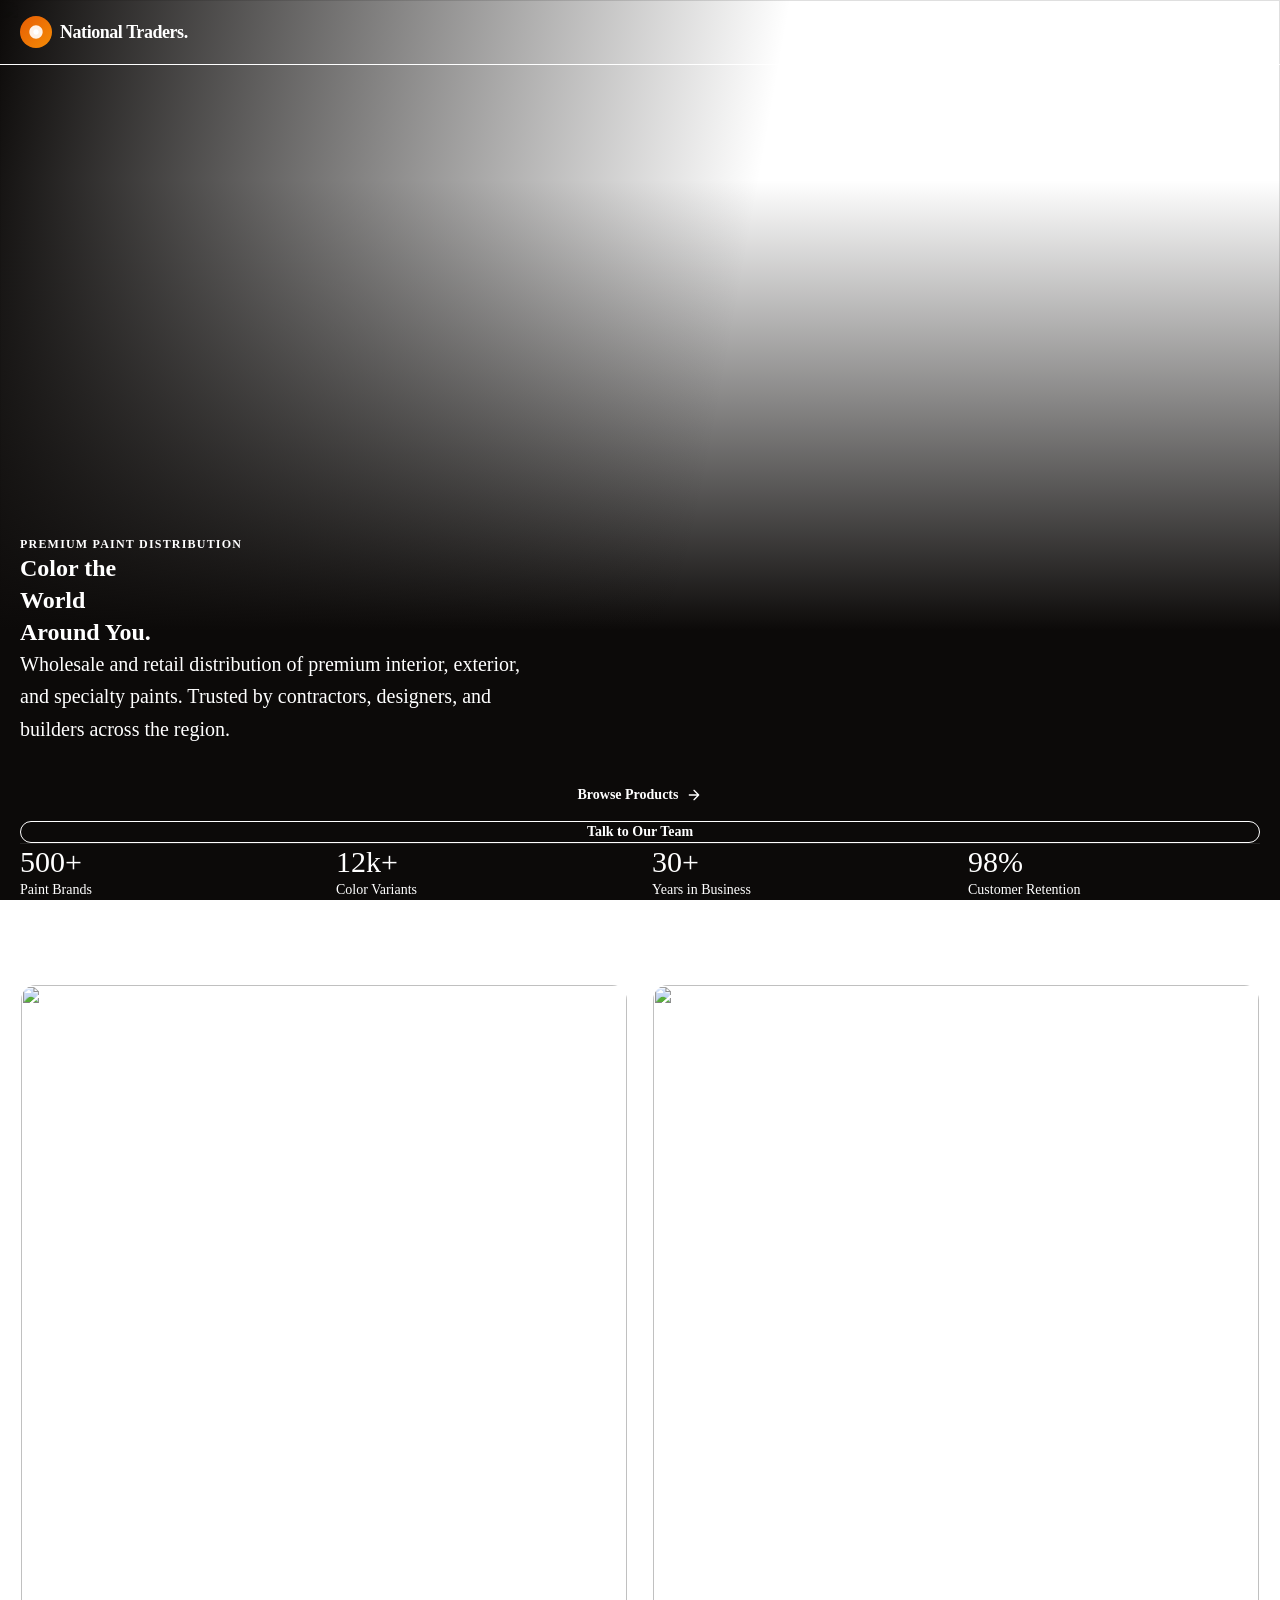
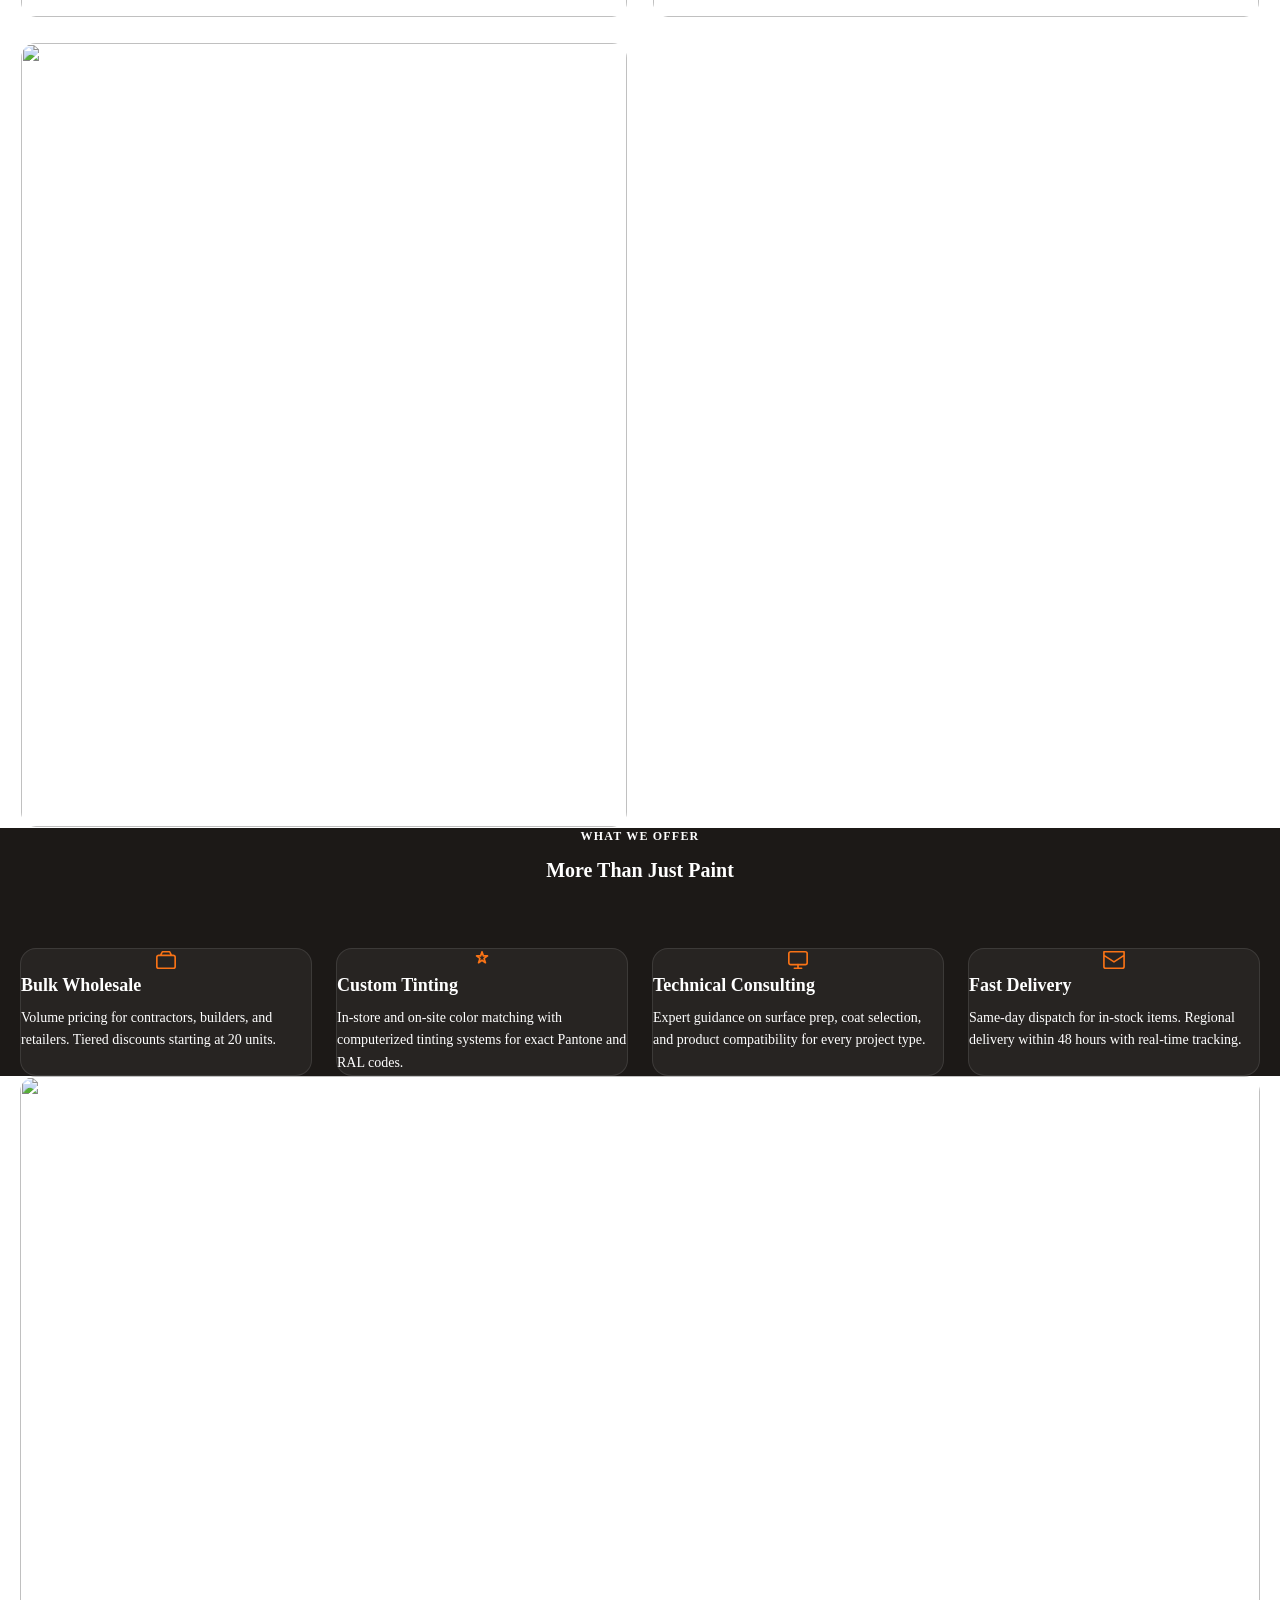
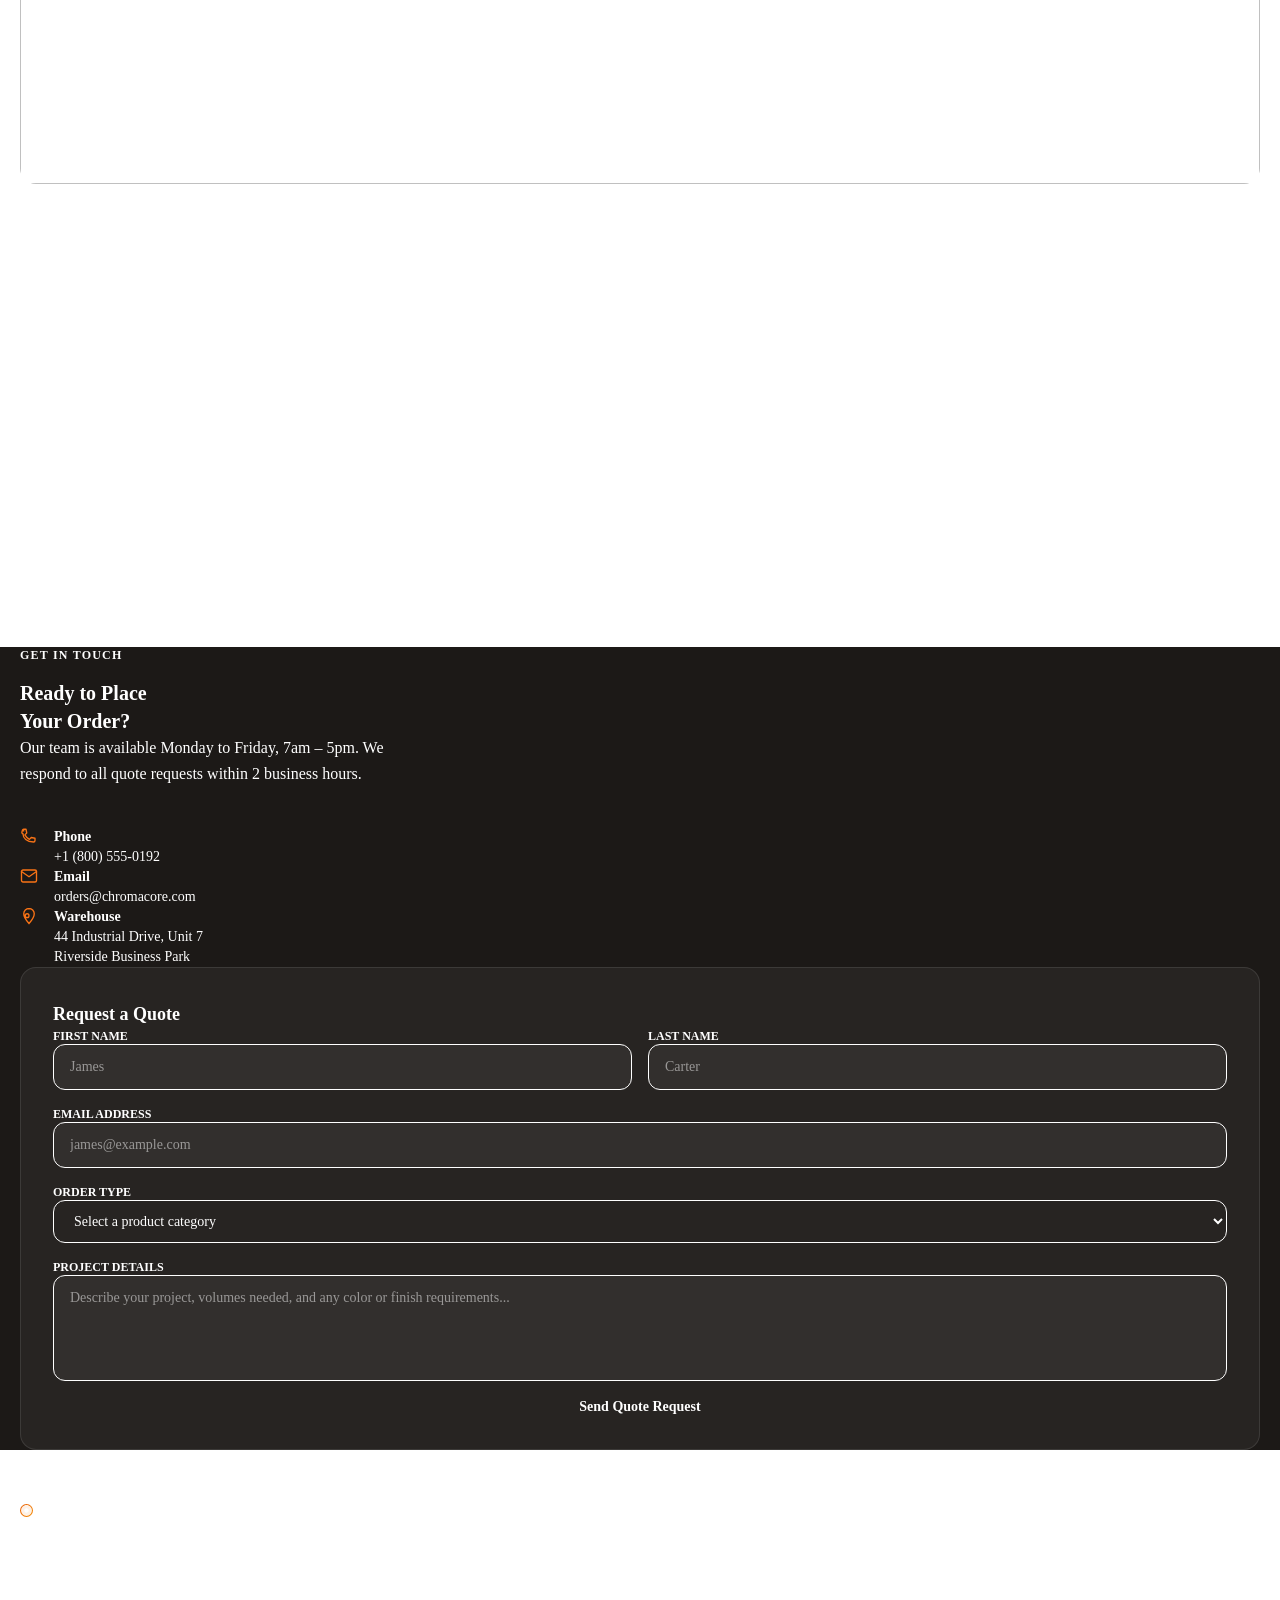
==== commit d60434a5: "Update home.html" ====
--- a/home.html
+++ b/home.html
@@ -12,7 +12,7 @@
       <span class="inline-flex items-center justify-center w-8 h-8 rounded-full" style="background: linear-gradient(135deg, #e85d04, #f48c06);">
         <svg width="16" height="16" viewBox="0 0 24 24" fill="none" xmlns="http://www.w3.org/2000/svg"><path d="M12 2C6.48 2 2 6.48 2 12s4.48 10 10 10 10-4.48 10-10S17.52 2 12 2z" fill="white" opacity="0.9"></path><path d="M8 12c0-2.21 1.79-4 4-4s4 1.79 4 4-1.79 4-4 4-4-1.79-4-4z" fill="white"></path></svg>
       </span>
-      <span class="font-bold text-lg tracking-tight text-stone-900">ChromaCore<span class="text-orange-500">.</span></span>
+      <span class="font-bold text-lg tracking-tight text-stone-900">National Traders<span class="text-orange-500">.</span></span>
     </a>
     <nav class="hidden md:flex items-center gap-8 text-sm font-medium text-stone-600">
       <a href="#products" class="hover:text-orange-500 transition-colors">Products</a>
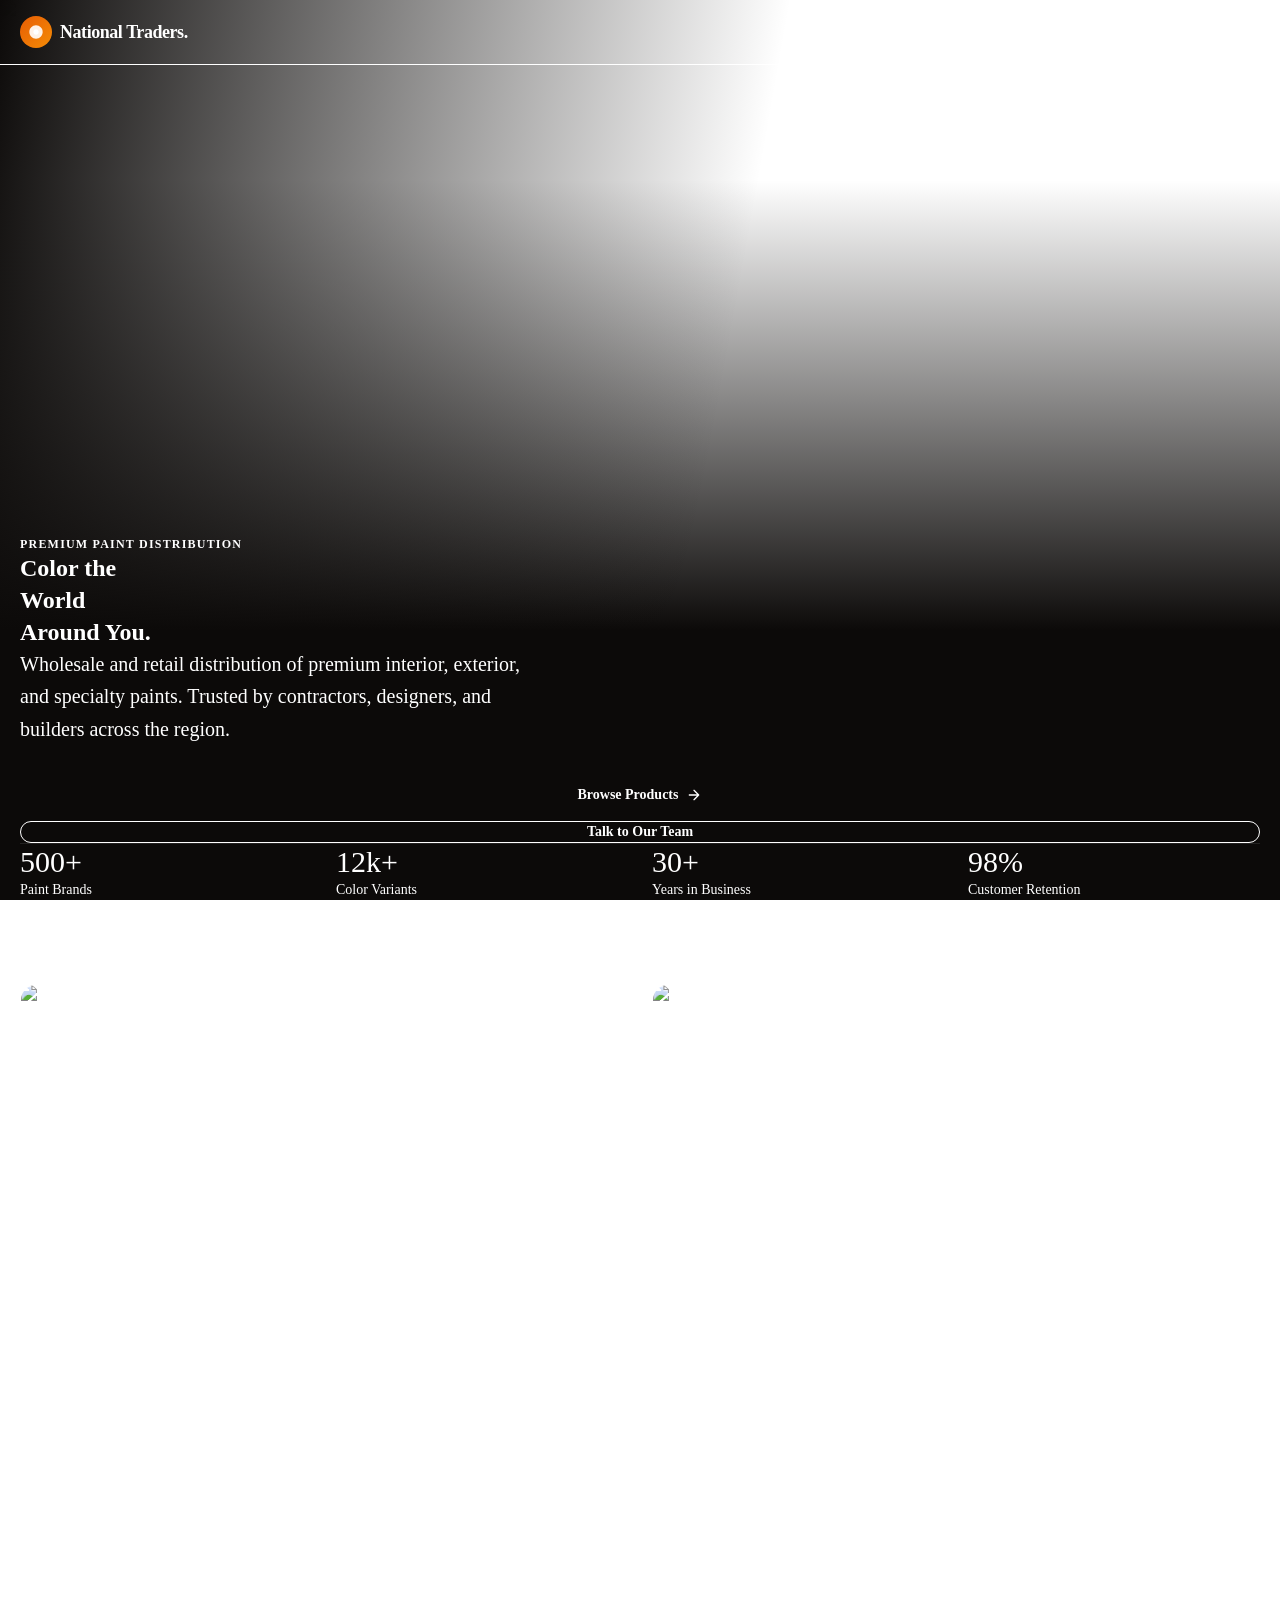
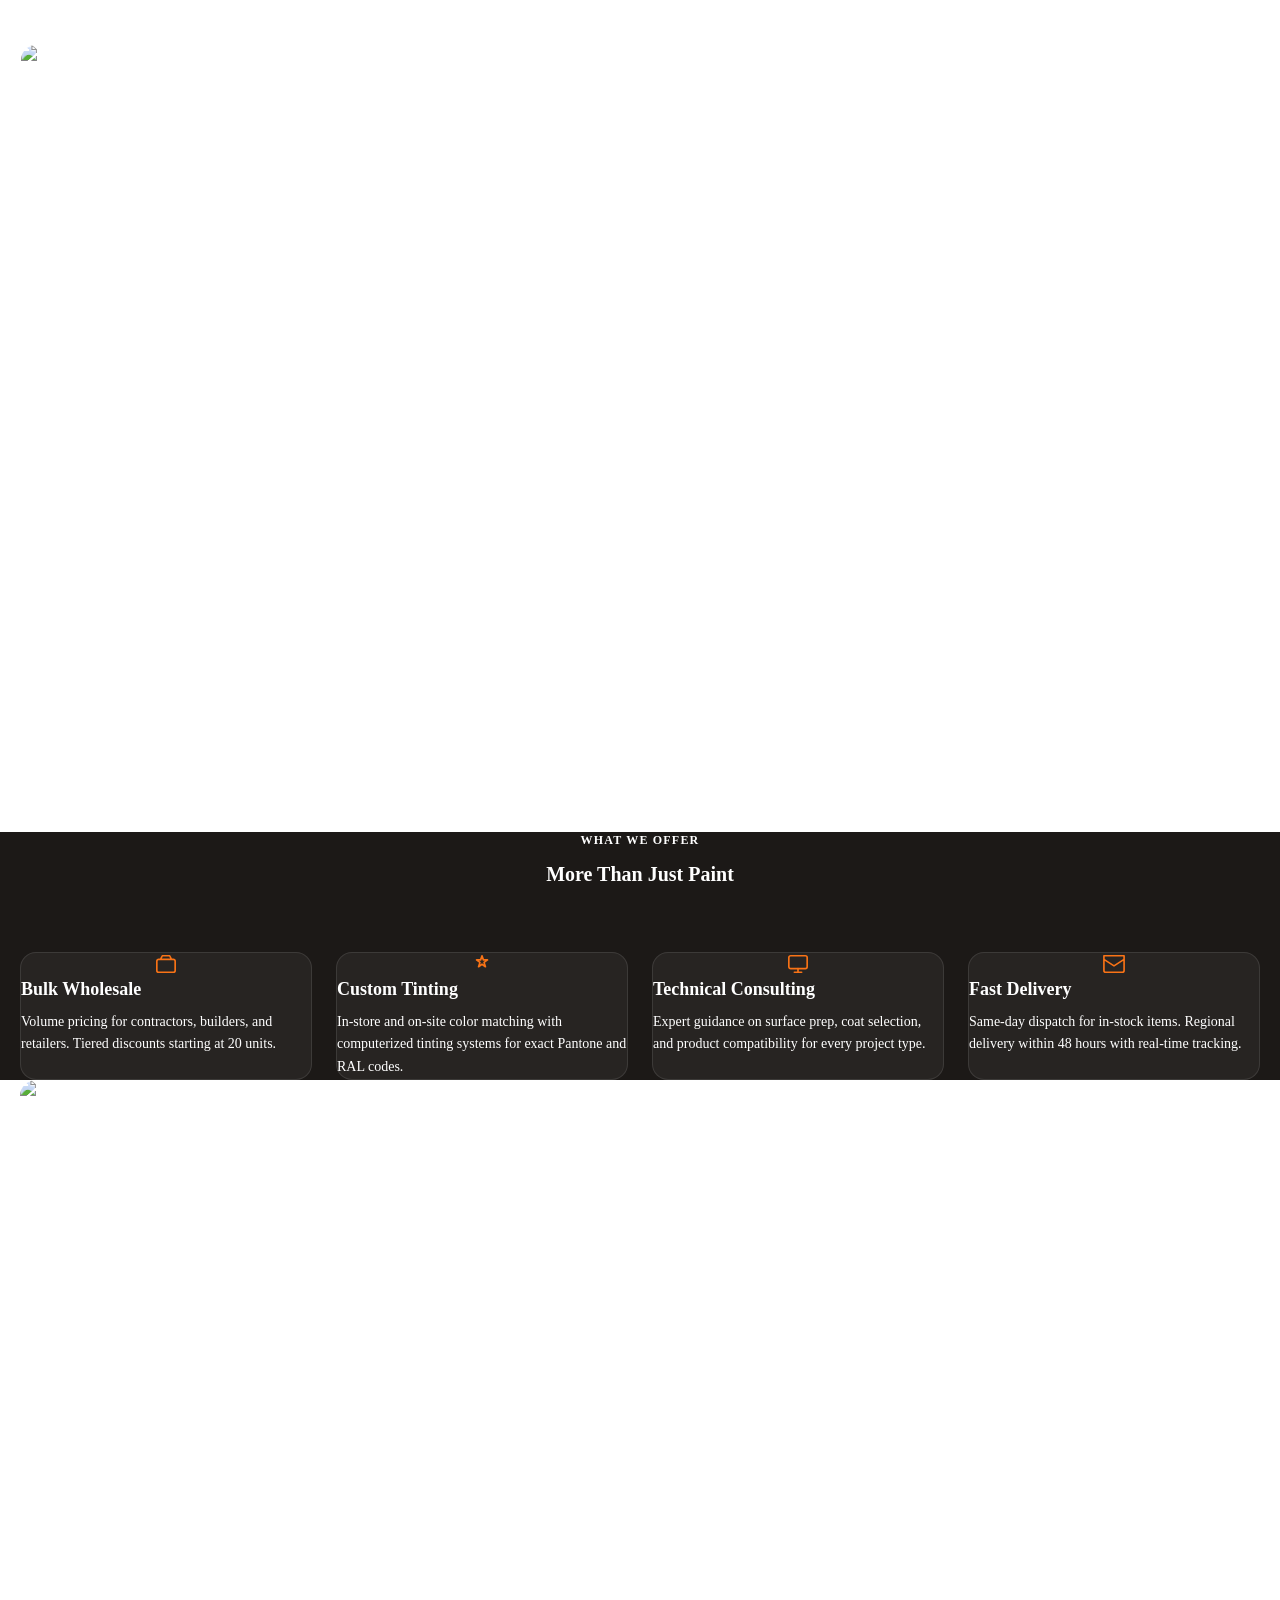
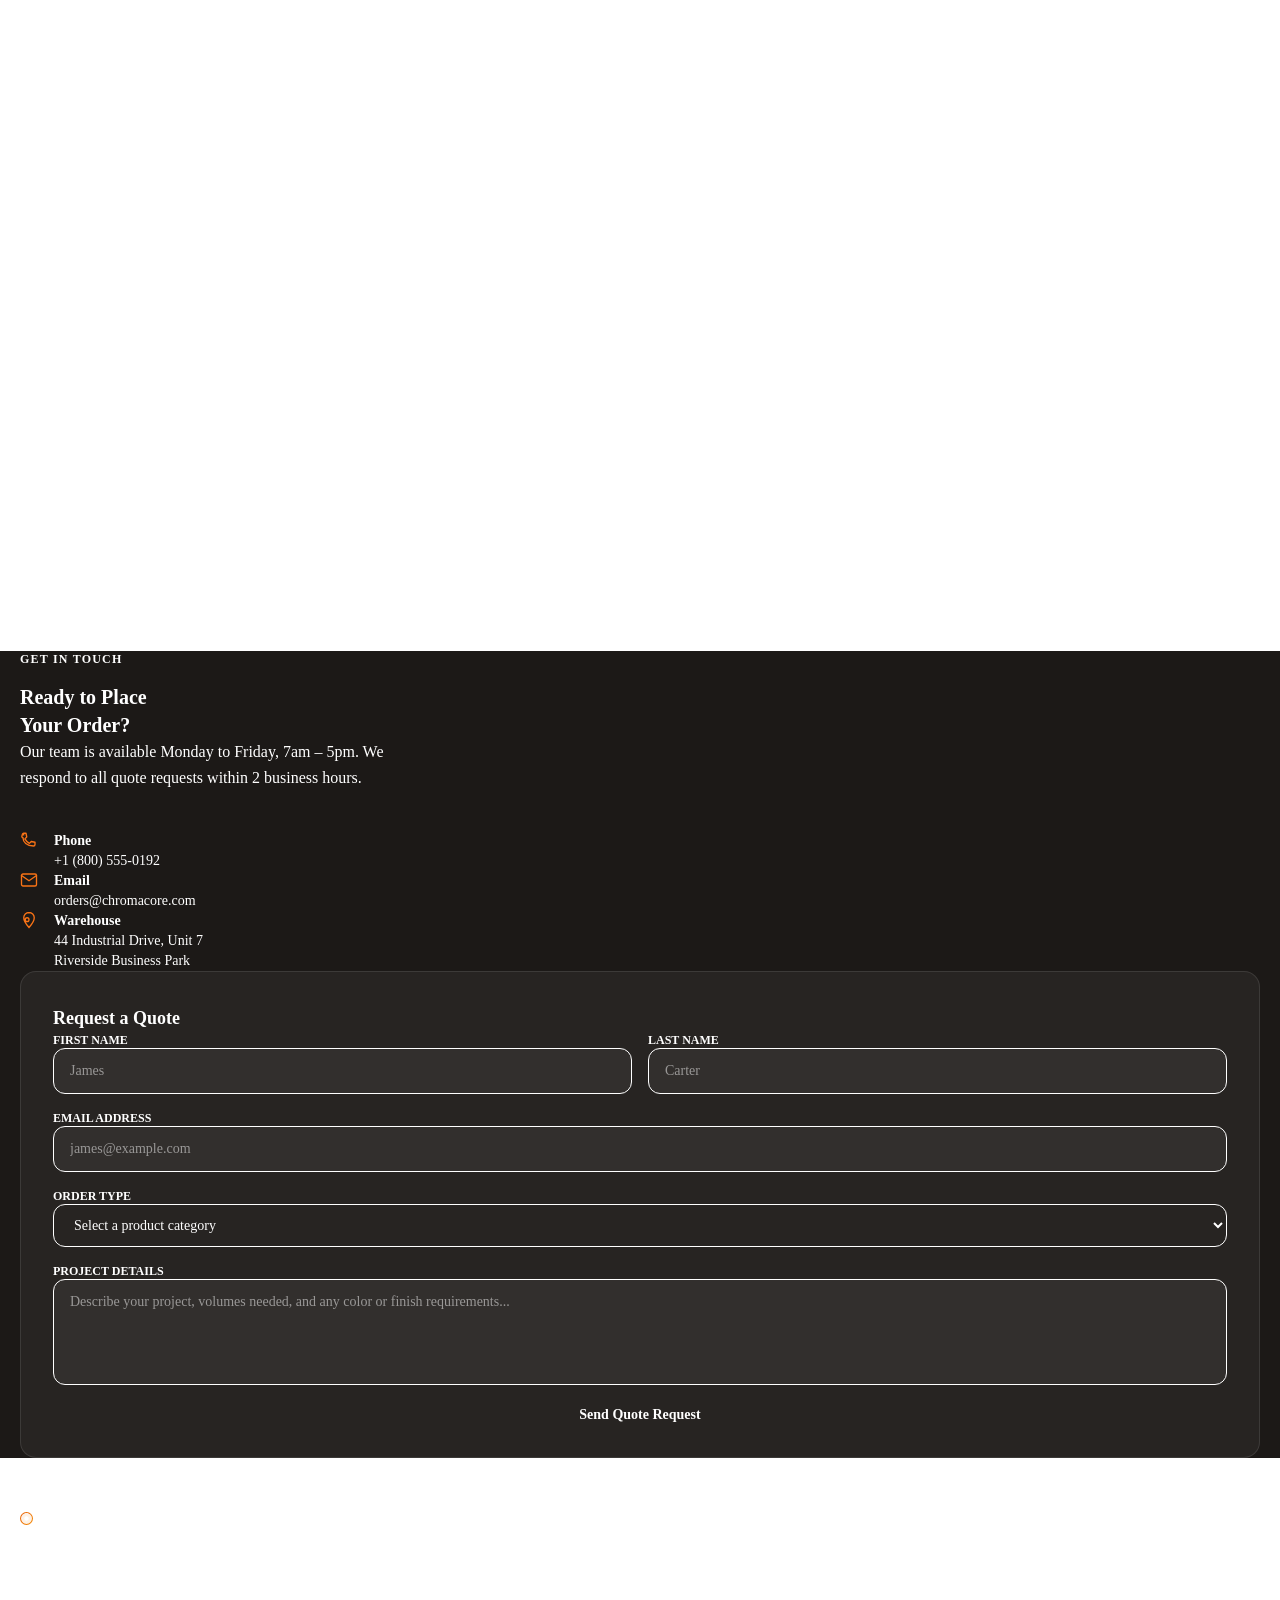
==== commit cca9de9f: "Update home.html" ====
--- a/home.html
+++ b/home.html
@@ -1,5 +1,9 @@
+<!doctype html>
 <html>
   <head>
+      <meta charset="UTF-8" />
+    <meta name="viewport" content="width=device-width, initial-scale=1.0" />
+    <script src="https://cdn.jsdelivr.net/npm/@tailwindcss/browser@4"></script>
     <link href="css/a.css" rel="stylesheet" type="text/css"/>
     <link href="css/b.css" rel="stylesheet" type="text/css"/>
     <link href="css/c.css" rel="stylesheet" type="text/css"/>
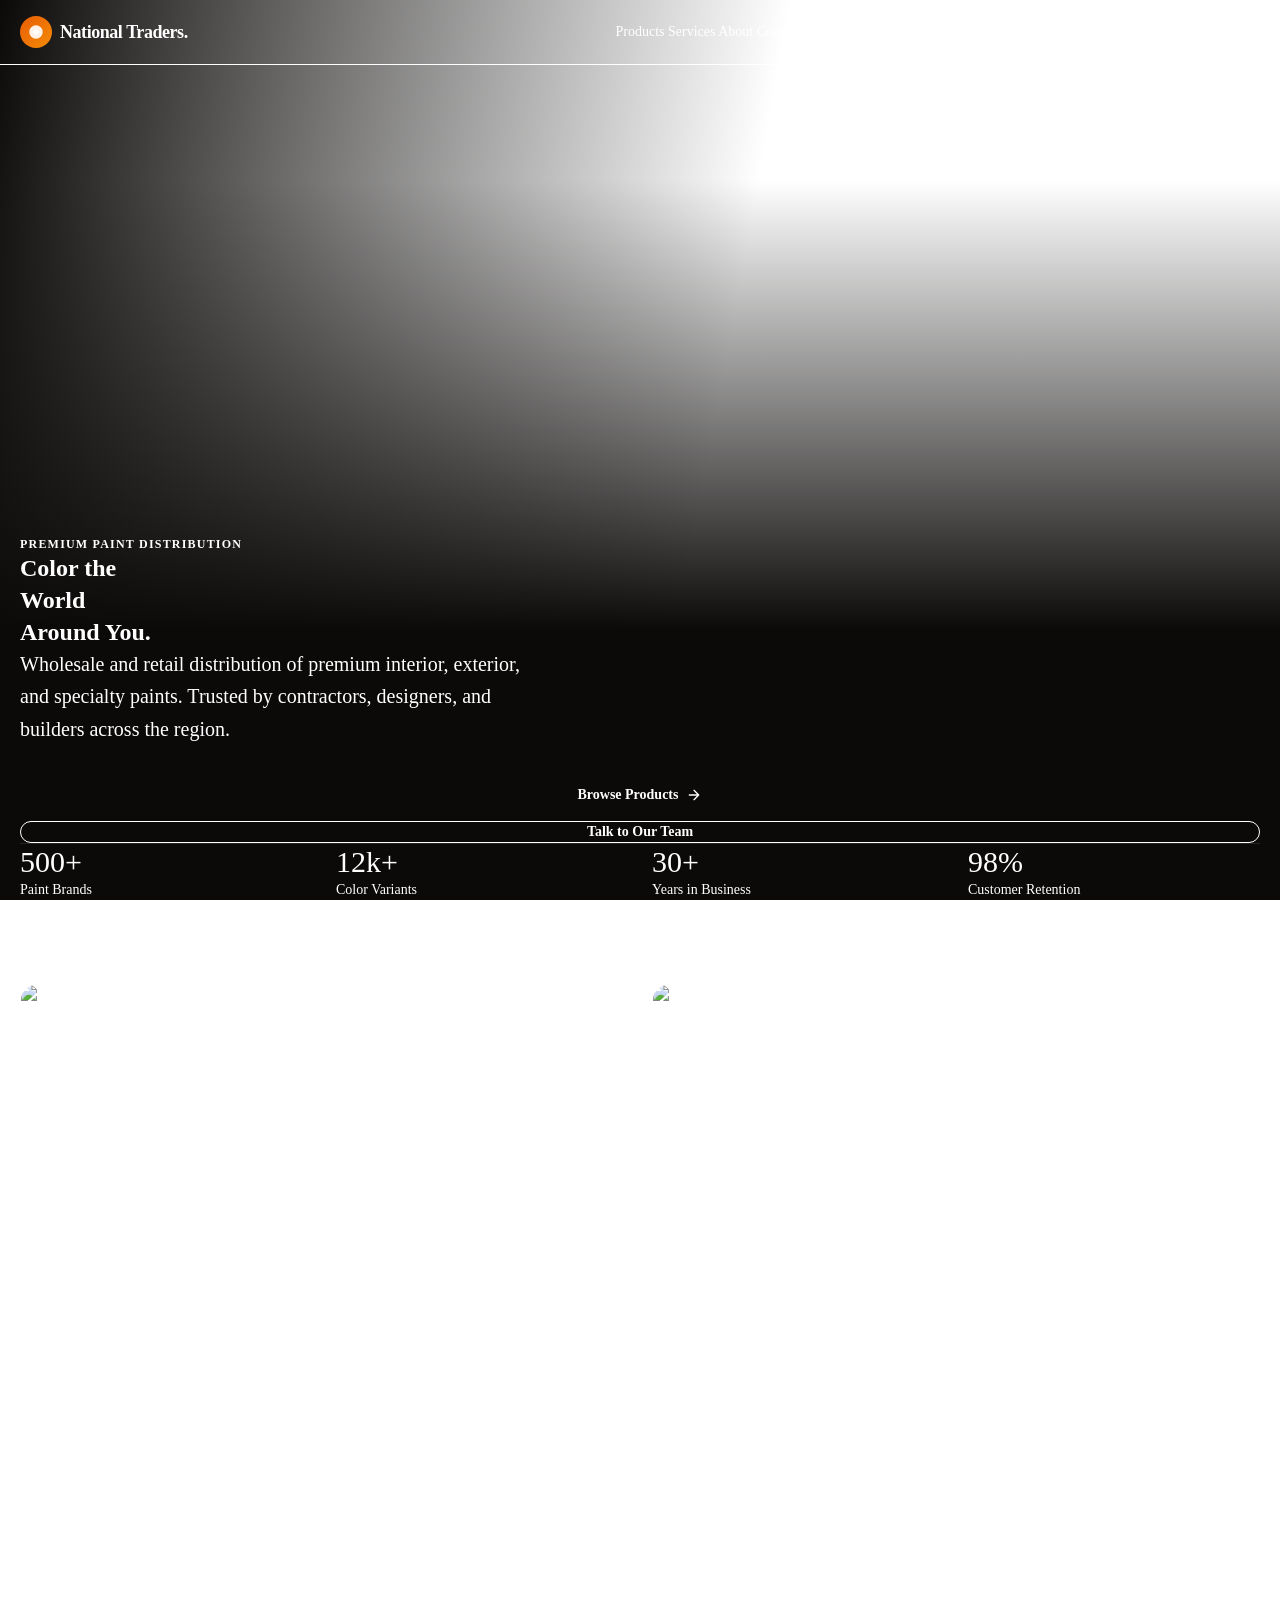
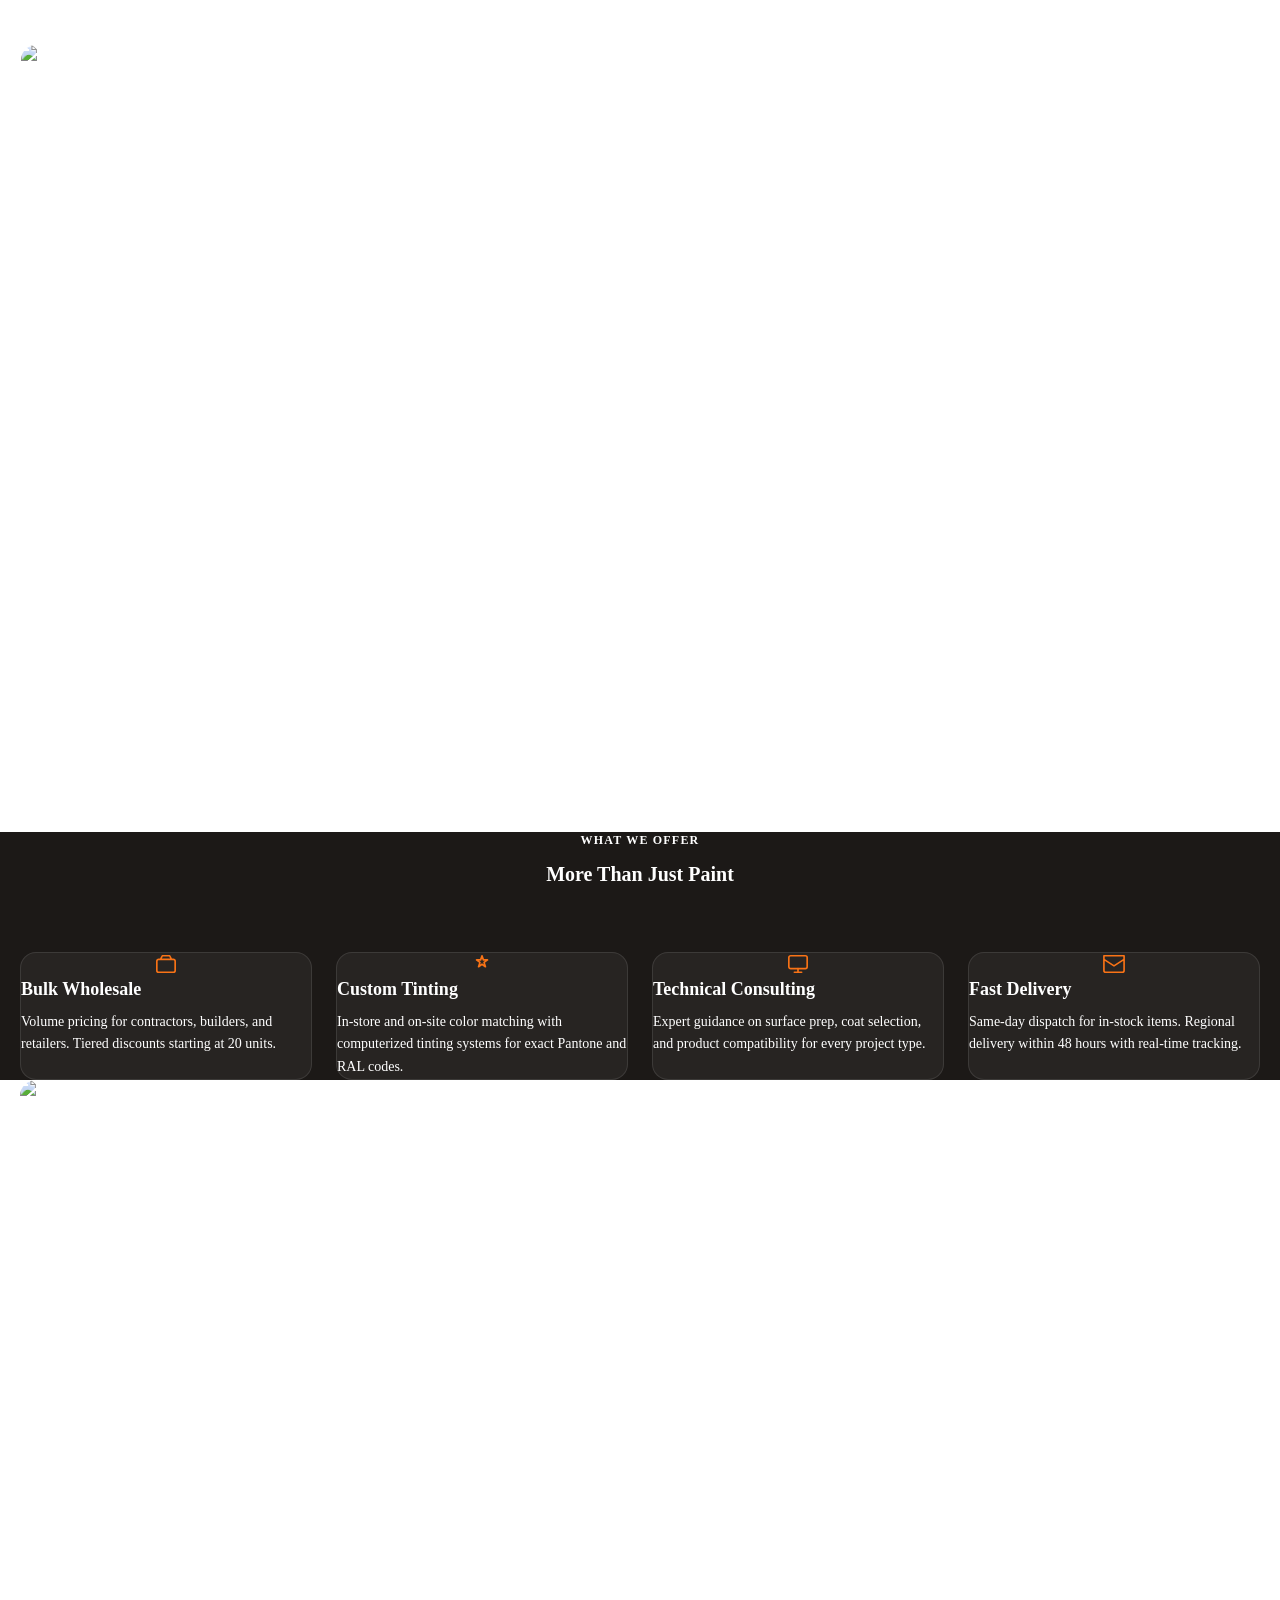
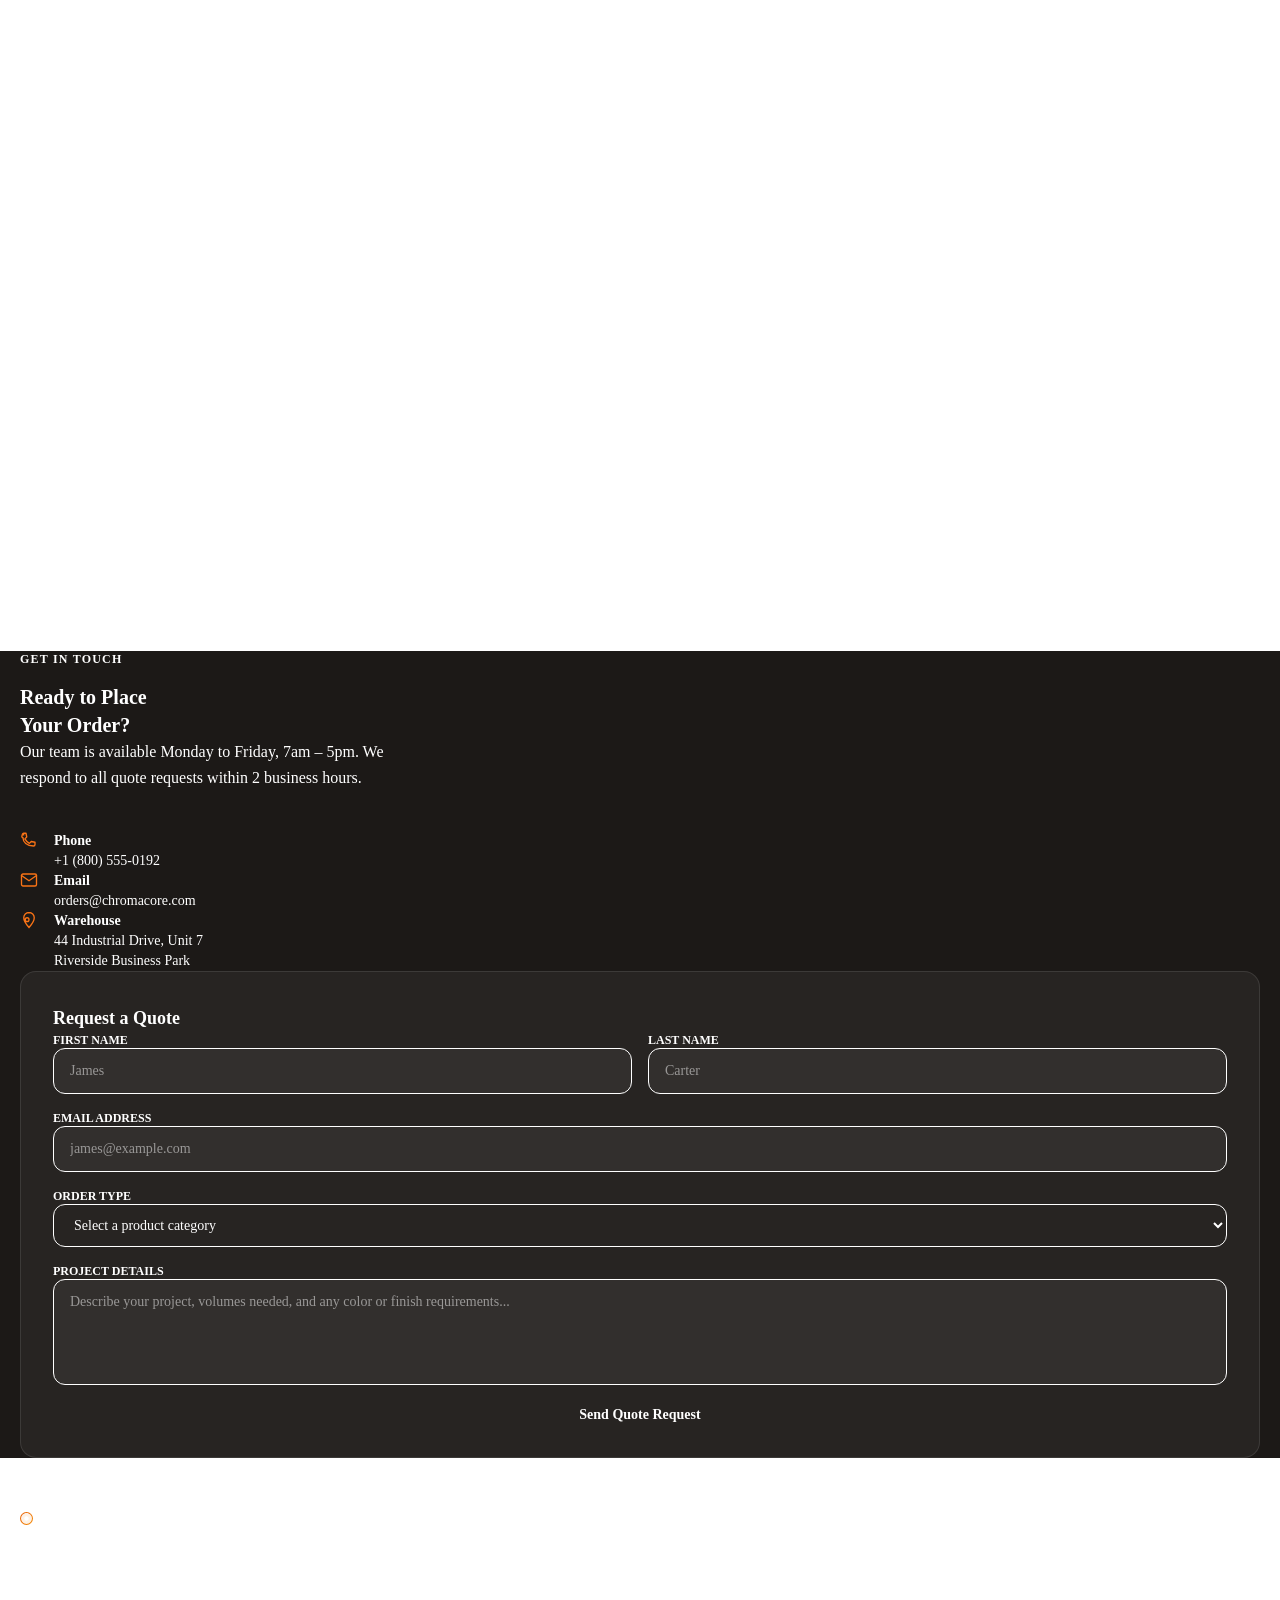
==== commit 7ec4cb6d: "Update home.html" ====
--- a/home.html
+++ b/home.html
@@ -2,7 +2,9 @@
 <html>
   <head>
       <meta charset="UTF-8" />
-    <meta name="viewport" content="width=device-width, initial-scale=1.0" />
+    <meta name="viewport" content="width=device-width, initial-scale=1">
+    <link rel="icon" href="img/favicon.svg">
+    <script defer="" referrerpolicy="origin" src="/cdn-cgi/zaraz/s.js?z=[base64]"></script>
     <script src="https://cdn.jsdelivr.net/npm/@tailwindcss/browser@4"></script>
     <link href="css/a.css" rel="stylesheet" type="text/css"/>
     <link href="css/b.css" rel="stylesheet" type="text/css"/>
@@ -18,7 +20,7 @@
       </span>
       <span class="font-bold text-lg tracking-tight text-stone-900">National Traders<span class="text-orange-500">.</span></span>
     </a>
-    <nav class="hidden md:flex items-center gap-8 text-sm font-medium text-stone-600">
+    <nav class="md:flex items-center gap-8 text-sm font-medium text-stone-600">
       <a href="#products" class="hover:text-orange-500 transition-colors">Products</a>
       <a href="#services" class="hover:text-orange-500 transition-colors">Services</a>
       <a href="#about" class="hover:text-orange-500 transition-colors">About</a>
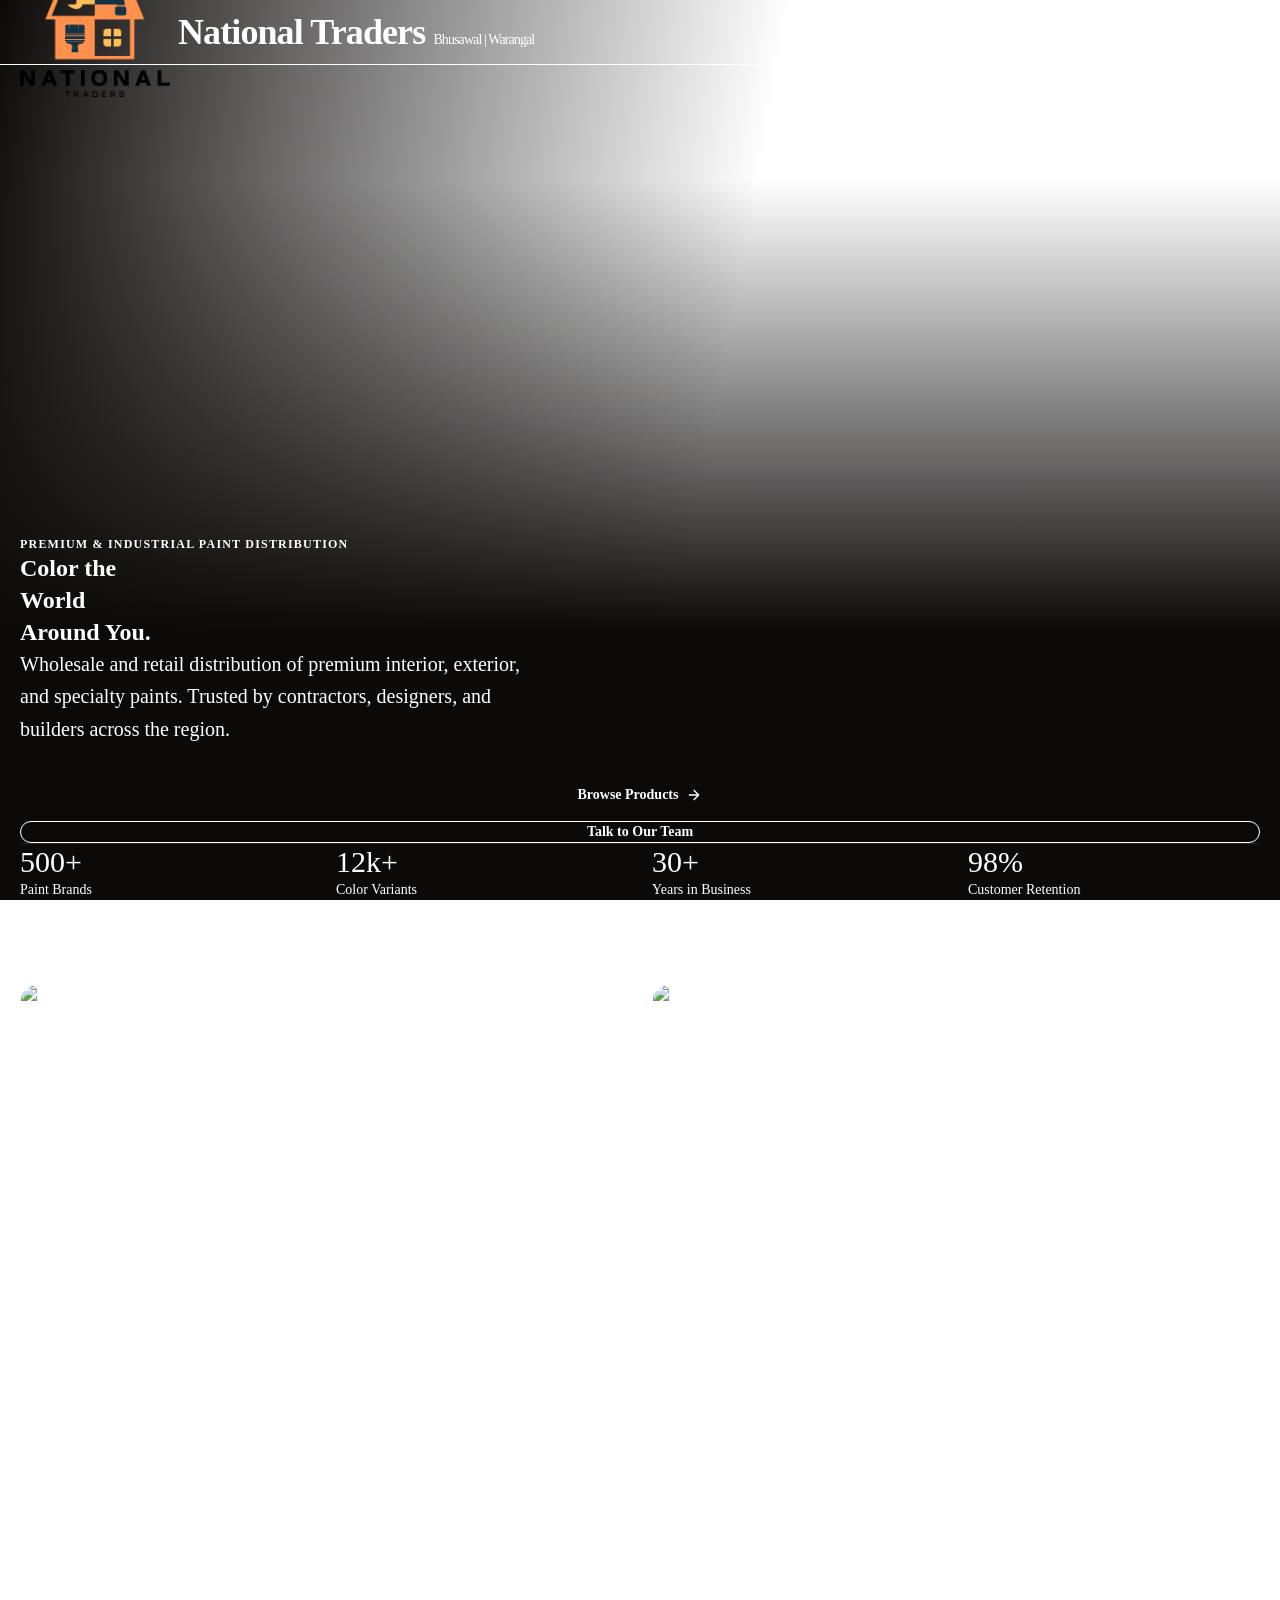
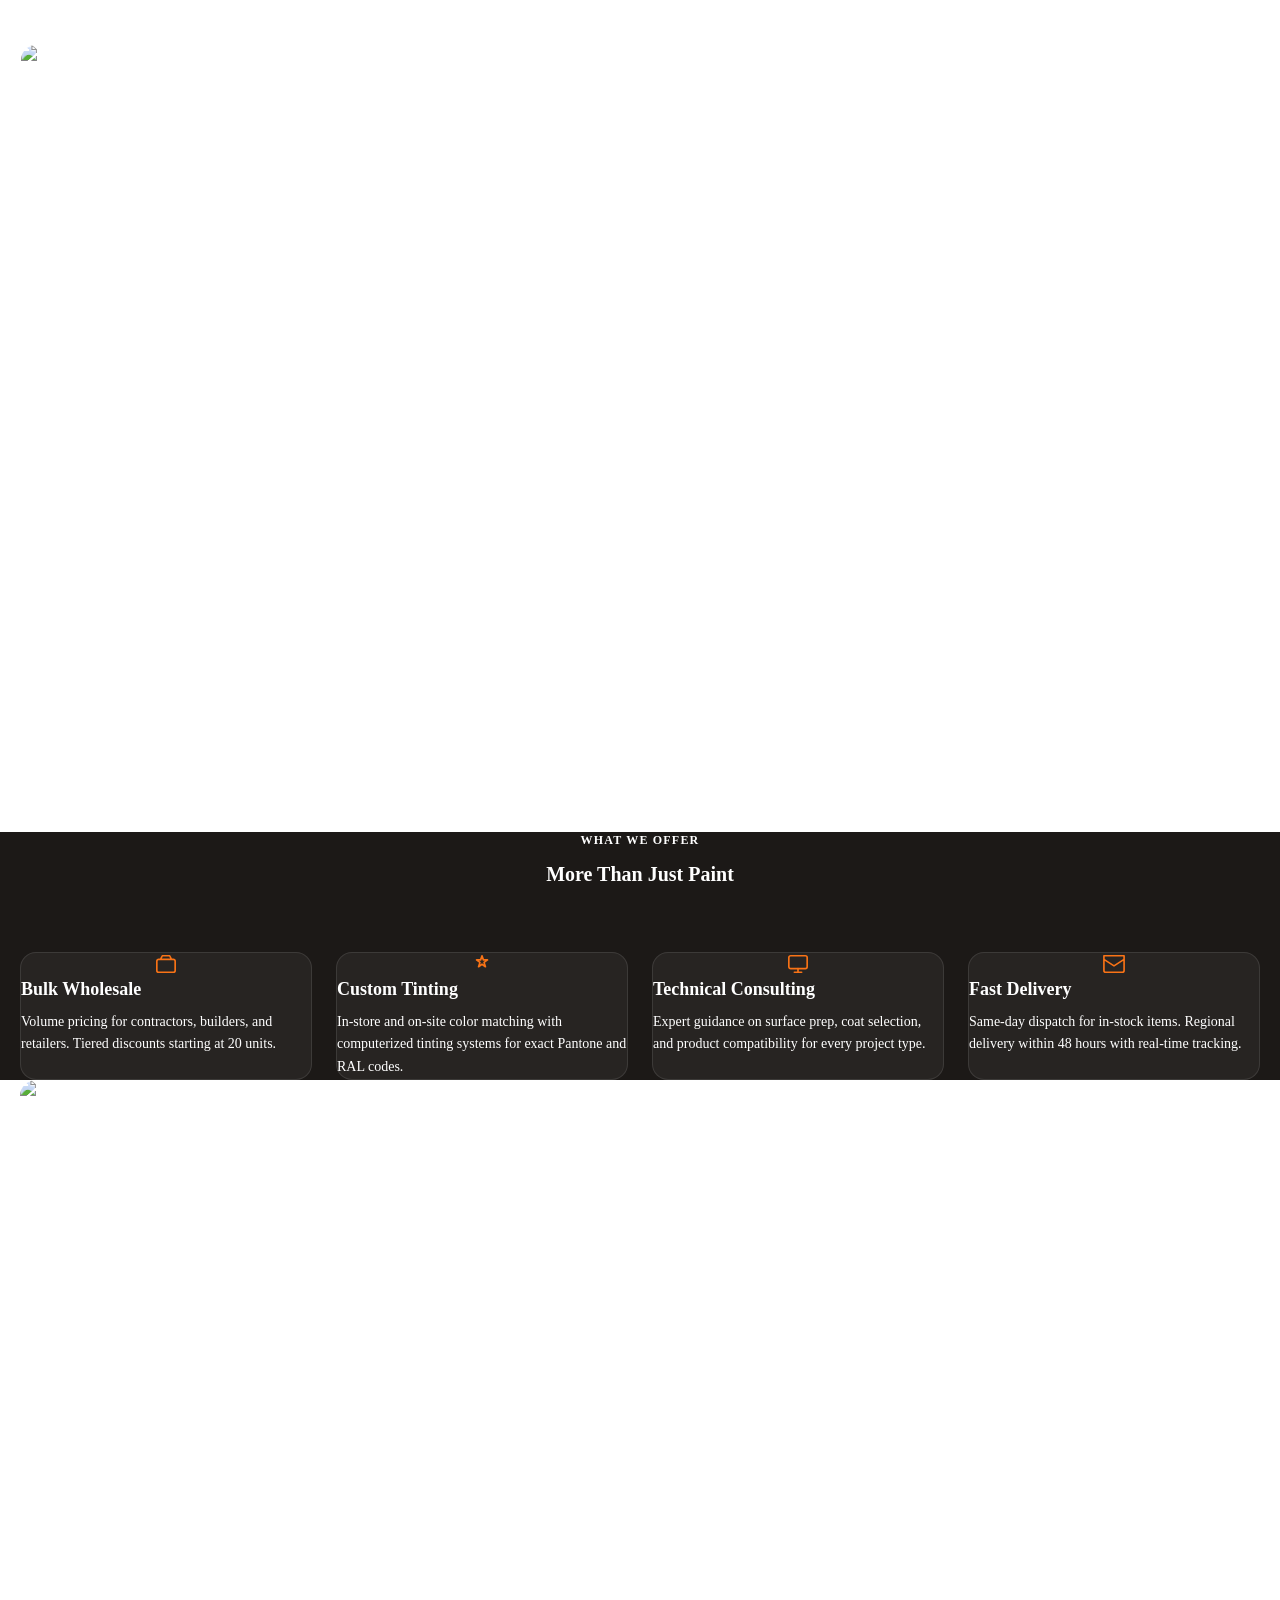
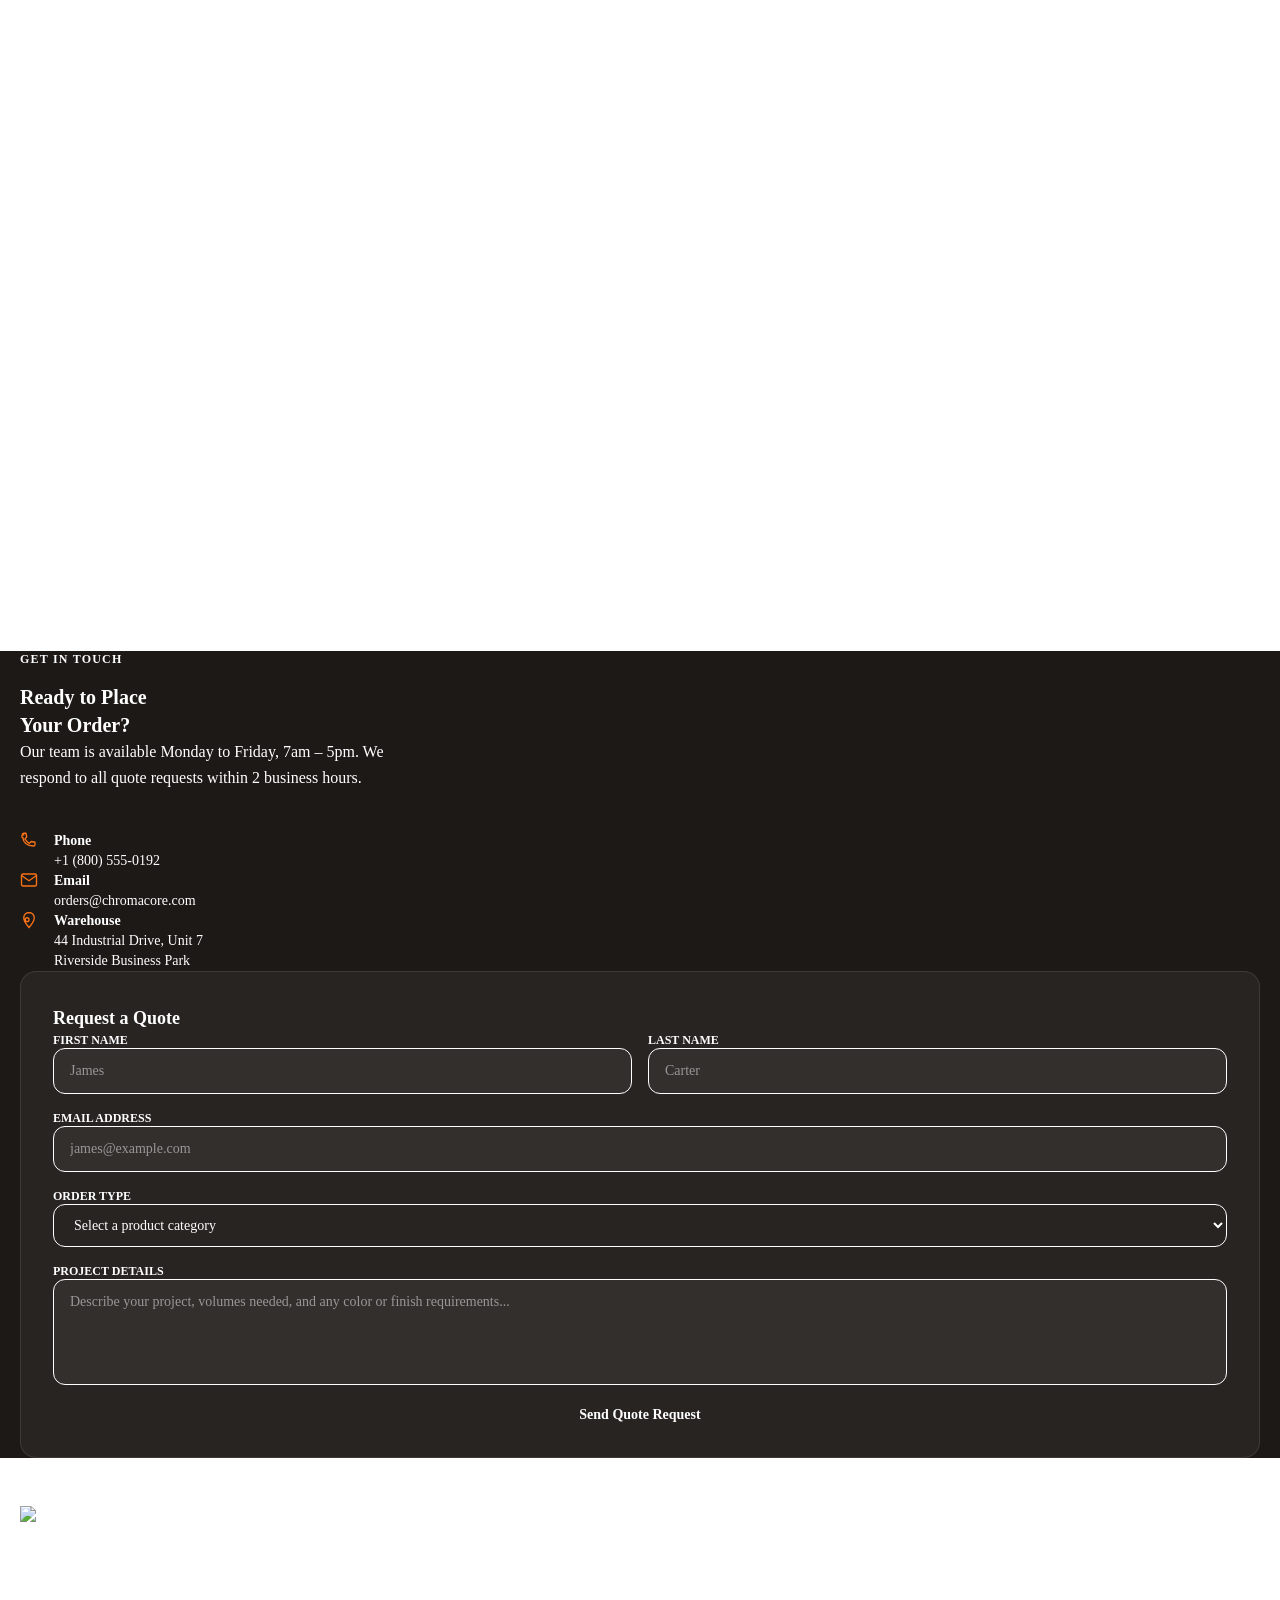
==== commit fef95ff5: "Update home.html" ====
--- a/home.html
+++ b/home.html
@@ -4,8 +4,10 @@
       <meta charset="UTF-8" />
     <meta name="viewport" content="width=device-width, initial-scale=1">
     <link rel="icon" href="img/favicon.svg">
-    <script defer="" referrerpolicy="origin" src="/cdn-cgi/zaraz/s.js?z=[base64]"></script>
-    <script src="https://cdn.jsdelivr.net/npm/@tailwindcss/browser@4"></script>
+    <script type="text/javascript" crossorigin="anonymous" async="" src="https://eu-assets.i.posthog.com/static/array.js"></script>
+    <script defer="" referrerpolicy="origin" src="/cdn-cgi/zaraz/s.js?z=[base64]"></script>    
+    <script src="https://cdn.tailwindcss.com"></script>  
+    <script>(function(w,d){})(window,document)</script>
     <link href="css/a.css" rel="stylesheet" type="text/css"/>
     <link href="css/b.css" rel="stylesheet" type="text/css"/>
     <link href="css/c.css" rel="stylesheet" type="text/css"/>
@@ -15,12 +17,13 @@
 <header class="fixed top-0 left-0 right-0 z-50 bg-white/95 backdrop-blur border-b border-stone-200">
   <div class="max-w-7xl mx-auto px-5 lg:px-10 flex items-center justify-between h-16">
     <a href="#" class="flex items-center gap-2">
-      <span class="inline-flex items-center justify-center w-8 h-8 rounded-full" style="background: linear-gradient(135deg, #e85d04, #f48c06);">
-        <svg width="16" height="16" viewBox="0 0 24 24" fill="none" xmlns="http://www.w3.org/2000/svg"><path d="M12 2C6.48 2 2 6.48 2 12s4.48 10 10 10 10-4.48 10-10S17.52 2 12 2z" fill="white" opacity="0.9"></path><path d="M8 12c0-2.21 1.79-4 4-4s4 1.79 4 4-1.79 4-4 4-4-1.79-4-4z" fill="white"></path></svg>
+      <span class="inline-flex items-center justify-center w-18 h-18 rounded-full">
+        <img src="img/logo.png" width="150" height="150" alt="Logo">
+        <!-- <svg width="16" height="16" viewBox="0 0 24 24" fill="none" xmlns="http://www.w3.org/2000/svg"><path d="M12 2C6.48 2 2 6.48 2 12s4.48 10 10 10 10-4.48 10-10S17.52 2 12 2z" fill="white" opacity="0.9"></path><path d="M8 12c0-2.21 1.79-4 4-4s4 1.79 4 4-1.79 4-4 4-4-1.79-4-4z" fill="white"></path></svg> -->
       </span>
-      <span class="font-bold text-lg tracking-tight text-stone-900">National Traders<span class="text-orange-500">.</span></span>
+      <span class="font-bold text-4xl tracking-tight text-orange-900">National Traders <span class="text-orange-600 text-sm font-medium">Bhusawal | Warangal</span></span>
     </a>
-    <nav class="md:flex items-center gap-8 text-sm font-medium text-stone-600">
+    <nav class="hidden md:flex items-center gap-8 text-sm font-medium text-stone-600">
       <a href="#products" class="hover:text-orange-500 transition-colors">Products</a>
       <a href="#services" class="hover:text-orange-500 transition-colors">Services</a>
       <a href="#about" class="hover:text-orange-500 transition-colors">About</a>
@@ -37,7 +40,7 @@
   </div>
 </header>
 <section class="relative min-h-screen flex items-end overflow-hidden bg-stone-950 pt-16">
-  <img src="https://preview.webstudio.ai/cgi/image/dev/392d7120e5b7f5a0e7b739a0eeef5790d0d6def3f3f759d951d78e0c41753176.png?width=1344&height=768&format=auto" width="1344" height="768" alt="ChromaCore paint showroom" class="absolute inset-0 w-full h-full object-cover opacity-50">
+  <img src="img/392d7120e5b7f5a0e7b739a0eeef5790d0d6def3f3f759d951d78e0c41753176.png" width="1344" height="768" alt="ChromaCore paint showroom" class="absolute inset-0 w-full h-full object-cover opacity-50">
   <div class="absolute inset-0" style="background: linear-gradient(to top, #0c0a09 30%, transparent 80%);"></div>
   <div class="absolute inset-0" style="background: linear-gradient(100deg, #0c0a09 0%, transparent 55%);"></div>
   <div class="absolute top-0 right-0 h-full w-1.5 flex flex-col">
@@ -50,7 +53,7 @@
   </div>
   <div class="relative z-10 max-w-7xl mx-auto px-5 lg:px-10 pb-20 md:pb-28 w-full">
     <div class="max-w-2xl">
-      <span class="inline-block text-orange-400 text-xs font-semibold tracking-widest uppercase mb-5">Premium Paint Distribution</span>
+      <span class="inline-block text-orange-400 text-xs font-semibold tracking-widest uppercase mb-5">Premium & Industrial Paint Distribution</span>
       <h1 class="text-5xl md:text-6xl lg:text-7xl font-extrabold text-white leading-[1.05] mb-6">
         Color the<br>
         <span class="text-orange-400">World</span><br>
@@ -101,7 +104,7 @@
     <div class="grid grid-cols-1 sm:grid-cols-2 lg:grid-cols-3 gap-6">
       <div class="group relative bg-white rounded-2xl overflow-hidden border border-stone-100 hover:shadow-xl transition-shadow">
         <div class="h-48 overflow-hidden">
-          <img src="https://preview.webstudio.ai/cgi/image/dev/ea9a7a041944602cc1311f85a608187eb9c4851a017b5372ee35aa59daa26916.png?width=1024&height=768&format=auto" width="1024" height="768" alt="Interior paint application" class="w-full h-full object-cover group-hover:scale-105 transition-transform duration-500">
+          <img src="img/ea9a7a041944602cc1311f85a608187eb9c4851a017b5372ee35aa59daa26916.png" width="1024" height="768" alt="Interior paint application" class="w-full h-full object-cover group-hover:scale-105 transition-transform duration-500">
         </div>
         <div class="p-6">
           <div class="inline-flex items-center gap-2 text-xs font-semibold text-orange-500 uppercase tracking-wider mb-3">
@@ -117,7 +120,7 @@
       </div>
       <div class="group relative bg-white rounded-2xl overflow-hidden border border-stone-100 hover:shadow-xl transition-shadow">
         <div class="h-48 overflow-hidden">
-          <img src="https://preview.webstudio.ai/cgi/image/dev/7febf84e58856e8b05057e29e62eabe76ebbf05a5591259438f26c480761868e.png?width=1024&height=768&format=auto" width="1024" height="768" alt="Paint swatches" class="w-full h-full object-cover group-hover:scale-105 transition-transform duration-500">
+          <img src="img/7febf84e58856e8b05057e29e62eabe76ebbf05a5591259438f26c480761868e.png" width="1024" height="768" alt="Paint swatches" class="w-full h-full object-cover group-hover:scale-105 transition-transform duration-500">
         </div>
         <div class="p-6">
           <div class="inline-flex items-center gap-2 text-xs font-semibold text-blue-600 uppercase tracking-wider mb-3">
@@ -133,7 +136,7 @@
       </div>
       <div class="group relative bg-white rounded-2xl overflow-hidden border border-stone-100 hover:shadow-xl transition-shadow">
         <div class="h-48 overflow-hidden">
-          <img src="https://preview.webstudio.ai/cgi/image/dev/c7ed6f83444423cbf33dbed36811ee635eda6e7fa15113bb1188d199a70f1a28.png?width=1024&height=1024&format=auto" width="1024" height="1024" alt="Premium paint cans" class="w-full h-full object-cover group-hover:scale-105 transition-transform duration-500">
+          <img src="img/c7ed6f83444423cbf33dbed36811ee635eda6e7fa15113bb1188d199a70f1a28.png" width="1024" height="1024" alt="Premium paint cans" class="w-full h-full object-cover group-hover:scale-105 transition-transform duration-500">
         </div>
         <div class="p-6">
           <div class="inline-flex items-center gap-2 text-xs font-semibold text-violet-600 uppercase tracking-wider mb-3">
@@ -207,7 +210,7 @@
     <div class="grid grid-cols-1 lg:grid-cols-2 gap-12 lg:gap-20 items-center">
       <div class="relative">
         <div class="rounded-2xl overflow-hidden">
-          <img src="https://preview.webstudio.ai/cgi/image/dev/392d7120e5b7f5a0e7b739a0eeef5790d0d6def3f3f759d951d78e0c41753176.png?width=1344&height=768&format=auto" width="1344" height="768" alt="ChromaCore warehouse" class="w-full h-72 md:h-96 object-cover">
+          <img src="img/392d7120e5b7f5a0e7b739a0eeef5790d0d6def3f3f759d951d78e0c41753176.png" width="1344" height="768" alt="ChromaCore warehouse" class="w-full h-72 md:h-96 object-cover">
         </div>
         <div class="absolute -bottom-5 -right-3 md:right-6 bg-orange-500 text-white rounded-2xl px-6 py-4 shadow-xl">
           <div class="text-3xl font-extrabold leading-none">30+</div>
@@ -380,10 +383,11 @@
     <div class="flex flex-col md:flex-row items-start md:items-center justify-between gap-8 mb-10 pb-10 border-b border-white/5">
       <div>
         <a href="#" class="flex items-center gap-2 mb-3">
-          <span class="inline-flex items-center justify-center w-7 h-7 rounded-full" style="background: linear-gradient(135deg, #e85d04, #f48c06);">
-            <svg width="13" height="13" viewBox="0 0 24 24" fill="none"><path d="M12 2C6.48 2 2 6.48 2 12s4.48 10 10 10 10-4.48 10-10S17.52 2 12 2z" fill="white" opacity="0.9"></path><path d="M8 12c0-2.21 1.79-4 4-4s4 1.79 4 4-1.79 4-4 4-4-1.79-4-4z" fill="white"></path></svg>
-          </span>
-          <span class="font-bold text-base text-white tracking-tight">ChromaCore<span class="text-orange-500">.</span></span>
+           <span class="inline-flex items-center justify-center w-18 h-18 rounded-full">
+        <img src="img/logobottom.png" width="150" height="150" alt="Logo">
+        <!-- <svg width="16" height="16" viewBox="0 0 24 24" fill="none" xmlns="http://www.w3.org/2000/svg"><path d="M12 2C6.48 2 2 6.48 2 12s4.48 10 10 10 10-4.48 10-10S17.52 2 12 2z" fill="white" opacity="0.9"></path><path d="M8 12c0-2.21 1.79-4 4-4s4 1.79 4 4-1.79 4-4 4-4-1.79-4-4z" fill="white"></path></svg> -->
+      </span>
+          <span class="font-bold text-base text-white tracking-tight">National Traders <span class="text-orange-500 text-sm font-medium">[Bhusawal | Jalgaon | Warangal]</span></span>
         </a>
         <p class="text-sm max-w-xs leading-relaxed">Premium paint distribution for professionals. Quality you can see, service you can count on.</p>
       </div>
@@ -397,7 +401,7 @@
       </div>
     </div>
     <div class="flex flex-col sm:flex-row items-center justify-between gap-3 text-xs">
-      <span>&copy; 2025 ChromaCore Distribution. All rights reserved.</span>
+      <span>&copy; 2026 National Traders. All rights reserved.</span>
       <div class="flex gap-5">
         <a href="#" class="hover:text-white transition-colors">Privacy Policy</a>
         <a href="#" class="hover:text-white transition-colors">Terms of Service</a>
@@ -405,5 +409,6 @@
     </div>
   </div>
 </footer>
+<script src="js/global.js"></script>
   </body>
 </html>
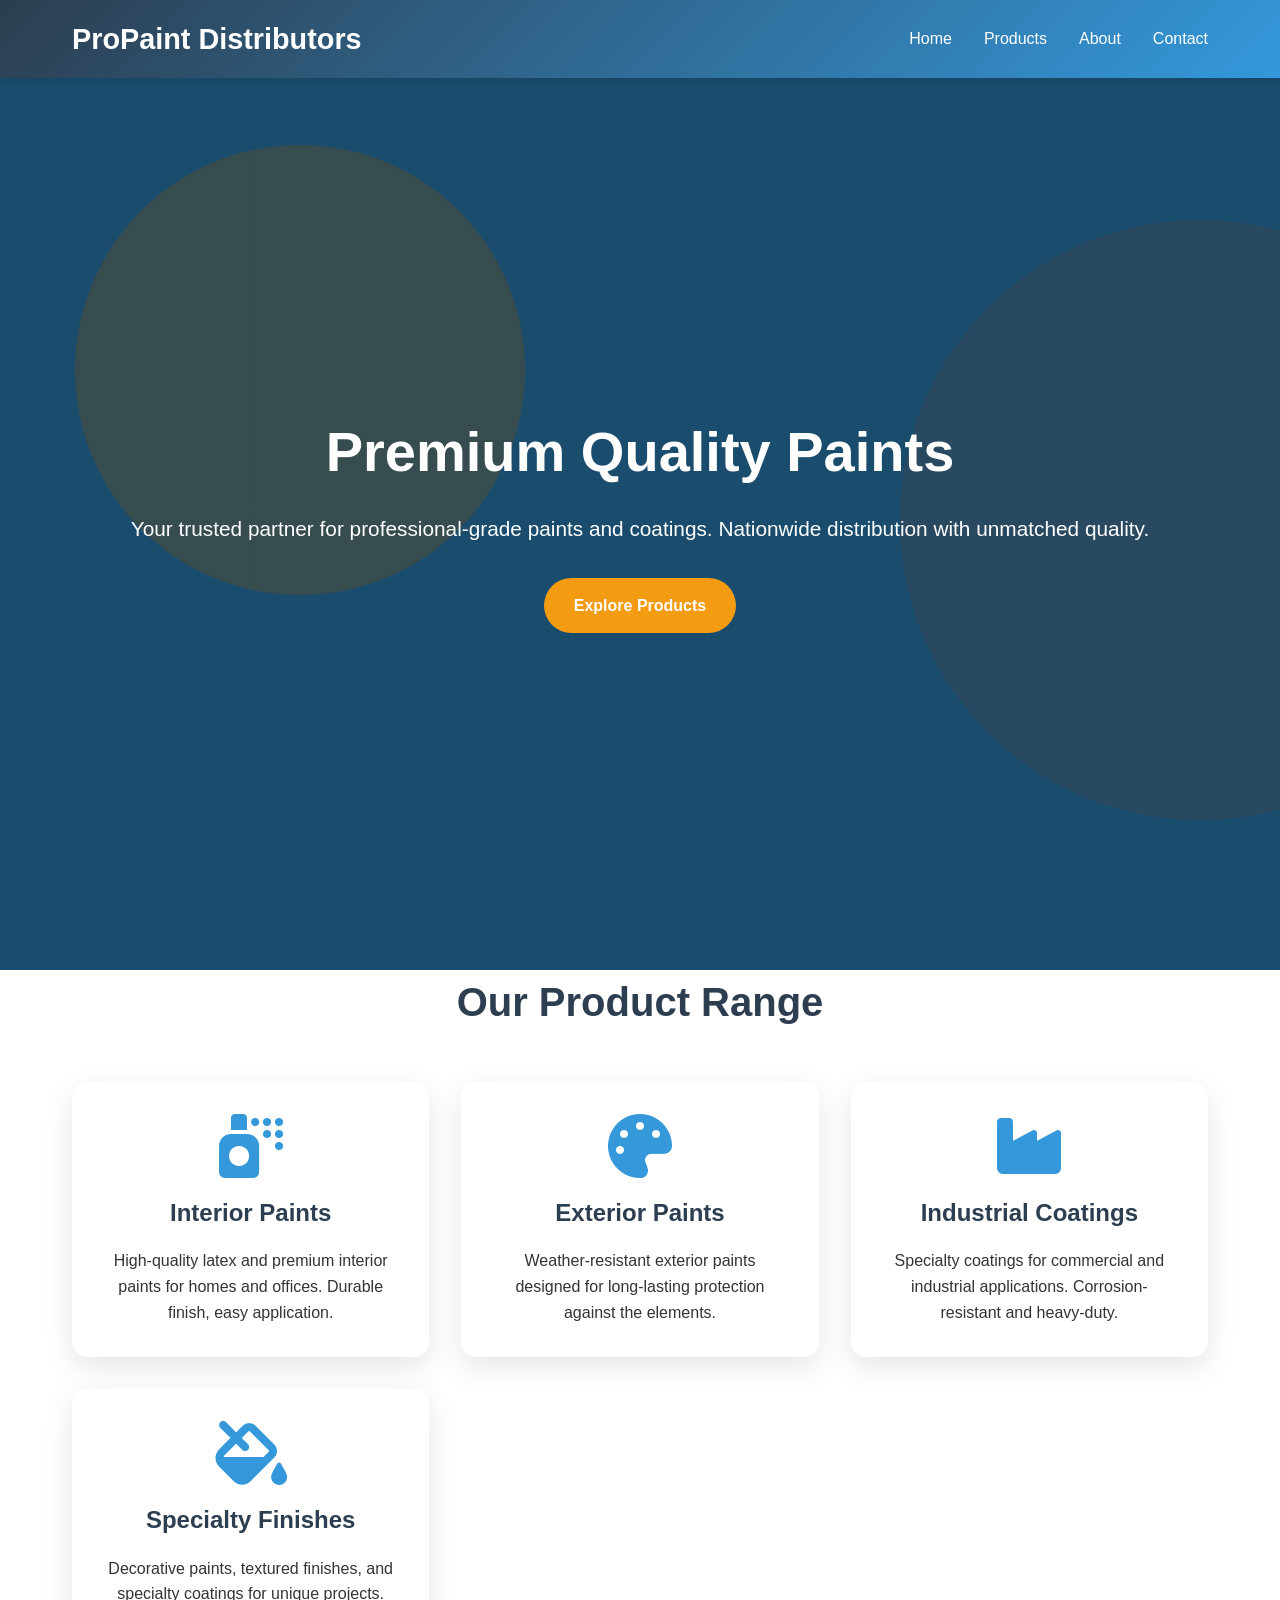
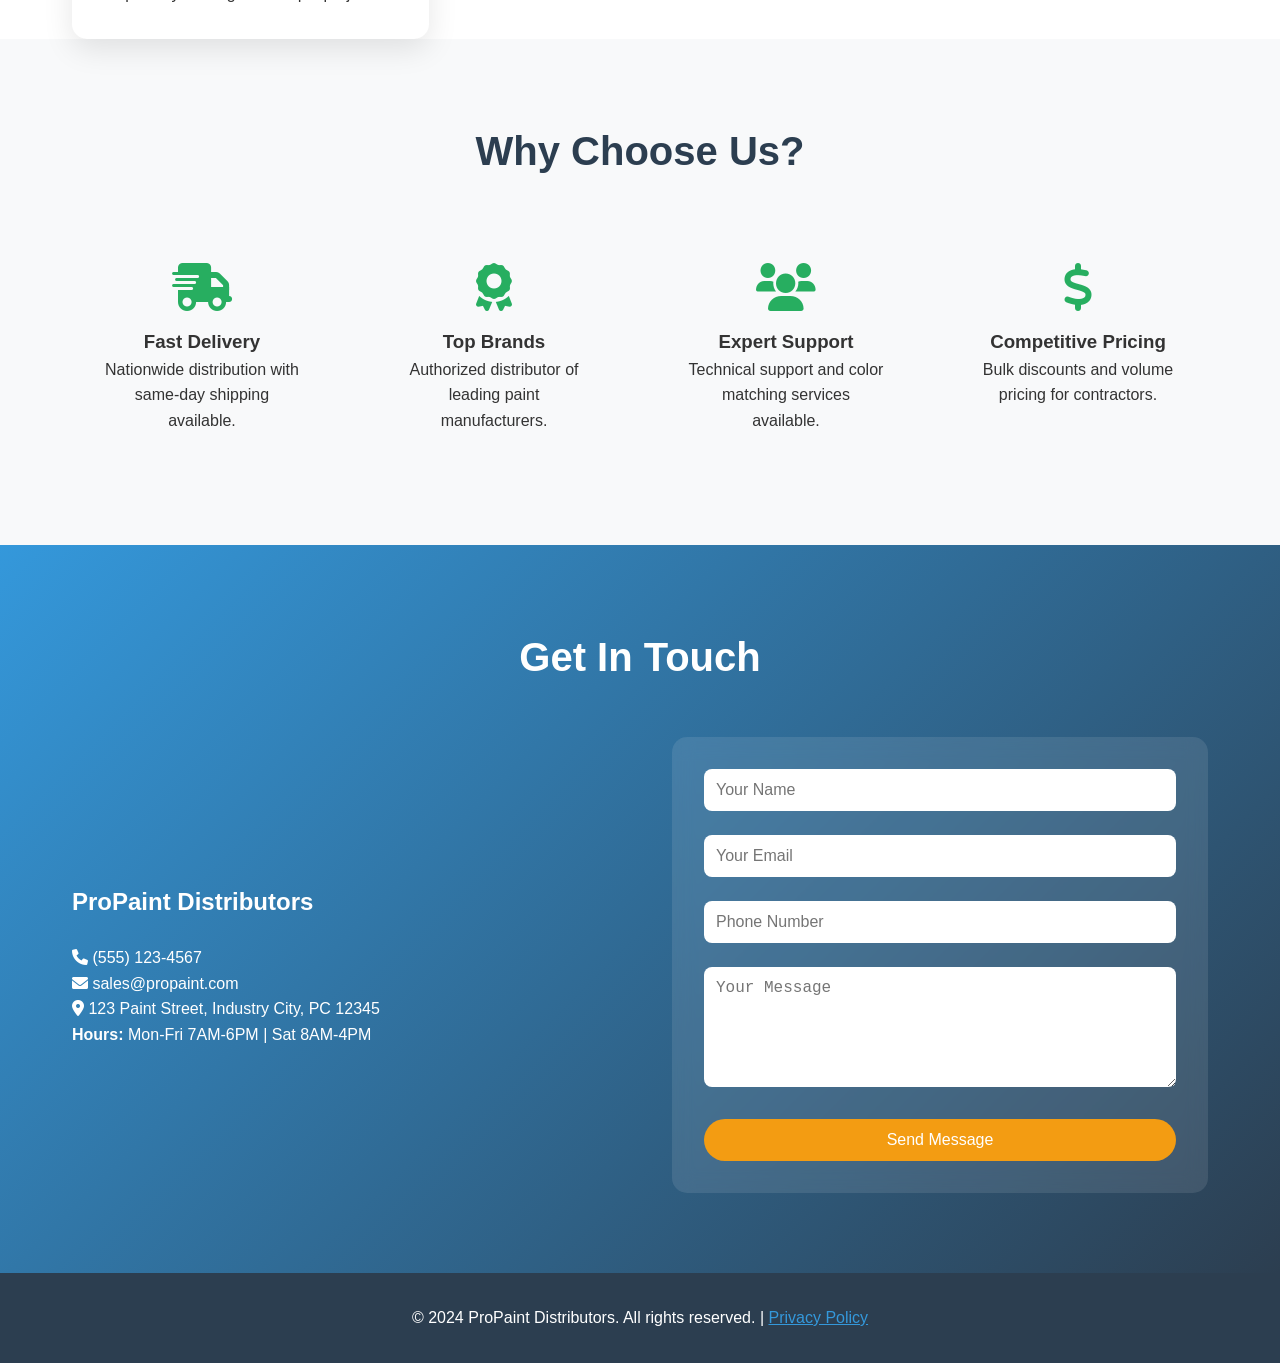
==== commit 2940ea3f: "Update home.html" ====
--- a/home.html
+++ b/home.html
@@ -1,414 +1,472 @@
-<!doctype html>
-<html>
-  <head>
-      <meta charset="UTF-8" />
-    <meta name="viewport" content="width=device-width, initial-scale=1">
-    <link rel="icon" href="img/favicon.svg">
-    <script type="text/javascript" crossorigin="anonymous" async="" src="https://eu-assets.i.posthog.com/static/array.js"></script>
-    <script defer="" referrerpolicy="origin" src="/cdn-cgi/zaraz/s.js?z=[base64]"></script>    
-    <script src="https://cdn.tailwindcss.com"></script>  
-    <script>(function(w,d){})(window,document)</script>
-    <link href="css/a.css" rel="stylesheet" type="text/css"/>
-    <link href="css/b.css" rel="stylesheet" type="text/css"/>
-    <link href="css/c.css" rel="stylesheet" type="text/css"/>
-  </head>
+<!DOCTYPE html>
+<html lang="en">
+<head>
+    <meta charset="UTF-8">
+    <meta name="viewport" content="width=device-width, initial-scale=1.0">
+    <title>ProPaint Distributors - Premium Quality Paints</title>
+    <link href="https://cdnjs.cloudflare.com/ajax/libs/font-awesome/6.0.0/css/all.min.css" rel="stylesheet">
+    <style>
+        * {
+            margin: 0;
+            padding: 0;
+            box-sizing: border-box;
+        }
+
+        body {
+            font-family: 'Segoe UI', Tahoma, Geneva, Verdana, sans-serif;
+            line-height: 1.6;
+            color: #333;
+        }
+
+        /* Header */
+        header {
+            background: linear-gradient(135deg, #2c3e50 0%, #3498db 100%);
+            color: white;
+            padding: 1rem 0;
+            position: fixed;
+            width: 100%;
+            top: 0;
+            z-index: 1000;
+            box-shadow: 0 2px 10px rgba(0,0,0,0.1);
+        }
+
+        nav {
+            max-width: 1200px;
+            margin: 0 auto;
+            display: flex;
+            justify-content: space-between;
+            align-items: center;
+            padding: 0 2rem;
+        }
+
+        .logo {
+            font-size: 1.8rem;
+            font-weight: bold;
+        }
+
+        .nav-links {
+            display: flex;
+            list-style: none;
+            gap: 2rem;
+        }
+
+        .nav-links a {
+            color: white;
+            text-decoration: none;
+            transition: color 0.3s;
+        }
+
+        .nav-links a:hover {
+            color: #f39c12;
+        }
+
+        .hamburger {
+            display: none;
+            flex-direction: column;
+            cursor: pointer;
+        }
+
+        .hamburger span {
+            width: 25px;
+            height: 3px;
+            background: white;
+            margin: 3px 0;
+            transition: 0.3s;
+        }
+
+        /* Hero Section */
+        .hero {
+            background: linear-gradient(rgba(0,0,0,0.5), rgba(0,0,0,0.5)), url('data:image/svg+xml,<svg xmlns="http://www.w3.org/2000/svg" viewBox="0 0 1200 600"><rect fill="%233498db" width="1200" height="600"/><circle fill="%23f39c12" opacity="0.3" cx="200" cy="200" r="150"/><circle fill="%23e74c" opacity="0.2" cx="800" cy="300" r="200"/><circle fill="%2327ae60" opacity="0.3" cx="1000" cy="150" r="100"/></svg>');
+            background-size: cover;
+            height: 100vh;
+            display: flex;
+            align-items: center;
+            justify-content: center;
+            text-align: center;
+            color: white;
+            margin-top: 70px;
+        }
+
+        .hero-content h1 {
+            font-size: 3.5rem;
+            margin-bottom: 1rem;
+            animation: fadeInUp 1s ease;
+        }
+
+        .hero-content p {
+            font-size: 1.3rem;
+            margin-bottom: 2rem;
+            animation: fadeInUp 1s ease 0.2s both;
+        }
+
+        .cta-button {
+            display: inline-block;
+            background: #f39c12;
+            color: white;
+            padding: 15px 30px;
+            text-decoration: none;
+            border-radius: 50px;
+            font-weight: bold;
+            transition: all 0.3s;
+            animation: fadeInUp 1s ease 0.4s both;
+        }
+
+        .cta-button:hover {
+            background: #e67e22;
+            transform: translateY(-3px);
+            box-shadow: 0 10px 20px rgba(243,156,18,0.3);
+        }
+
+        /* Sections */
+        .container {
+            max-width: 1200px;
+            margin: 0 auto;
+            padding: 0 2rem;
+        }
+
+        section {
+            padding: 80px 0;
+        }
+
+        h2 {
+            text-align: center;
+            font-size: 2.5rem;
+            margin-bottom: 3rem;
+            color: #2c3e50;
+        }
+
+        /* Products */
+        .products-grid {
+            display: grid;
+            grid-template-columns: repeat(auto-fit, minmax(300px, 1fr));
+            gap: 2rem;
+            margin-top: 3rem;
+        }
+
+        .product-card {
+            background: white;
+            border-radius: 15px;
+            padding: 2rem;
+            text-align: center;
+            box-shadow: 0 10px 30px rgba(0,0,0,0.1);
+            transition: transform 0.3s, box-shadow 0.3s;
+        }
+
+        .product-card:hover {
+            transform: translateY(-10px);
+            box-shadow: 0 20px 40px rgba(0,0,0,0.15);
+        }
+
+        .product-card i {
+            font-size: 4rem;
+            color: #3498db;
+            margin-bottom: 1rem;
+        }
+
+        .product-card h3 {
+            font-size: 1.5rem;
+            margin-bottom: 1rem;
+            color: #2c3e50;
+        }
+
+        /* Features */
+        .features {
+            background: #f8f9fa;
+        }
+
+        .features-grid {
+            display: grid;
+            grid-template-columns: repeat(auto-fit, minmax(250px, 1fr));
+            gap: 2rem;
+        }
+
+        .feature {
+            text-align: center;
+            padding: 2rem;
+        }
+
+        .feature i {
+            font-size: 3rem;
+            color: #27ae60;
+            margin-bottom: 1rem;
+        }
+
+        /* Contact */
+        .contact {
+            background: linear-gradient(135deg, #3498db 0%, #2c3e50 100%);
+            color: white;
+        }
+
+        .contact-content {
+            display: grid;
+            grid-template-columns: 1fr 1fr;
+            gap: 4rem;
+            align-items: center;
+        }
+
+        .contact-info h3 {
+            margin-bottom: 1.5rem;
+            font-size: 1.5rem;
+        }
+
+        .contact-form {
+            background: rgba(255,255,255,0.1);
+            padding: 2rem;
+            border-radius: 15px;
+            backdrop-filter: blur(10px);
+        }
+
+        .form-group {
+            margin-bottom: 1.5rem;
+        }
+
+        .form-group input,
+        .form-group textarea {
+            width: 100%;
+            padding: 12px;
+            border: none;
+            border-radius: 8px;
+            font-size: 1rem;
+        }
+
+        .form-group textarea {
+            height: 120px;
+            resize: vertical;
+        }
+
+        .submit-btn {
+            background: #f39c12;
+            color: white;
+            padding: 12px 30px;
+            border: none;
+            border-radius: 25px;
+            font-size: 1rem;
+            cursor: pointer;
+            transition: background 0.3s;
+            width: 100%;
+        }
+
+        .submit-btn:hover {
+            background: #e67e22;
+        }
+
+        /* Footer */
+        footer {
+            background: #2c3e50;
+            color: white;
+            text-align: center;
+            padding: 2rem 0;
+        }
+
+        /* Animations */
+        @keyframes fadeInUp {
+            from {
+                opacity: 0;
+                transform: translateY(30px);
+            }
+            to {
+                opacity: 1;
+                transform: translateY(0);
+            }
+        }
+
+        /* Responsive */
+        @media (max-width: 768px) {
+            .hamburger {
+                display: flex;
+            }
+
+            .nav-links {
+                display: none;
+                position: absolute;
+                top: 100%;
+                left: 0;
+                width: 100%;
+                background: #2c3e50;
+                flex-direction: column;
+                padding: 1rem;
+            }
+
+            .nav-links.active {
+                display: flex;
+            }
+
+            .hero-content h1 {
+                font-size: 2.5rem;
+            }
+
+            .contact-content {
+                grid-template-columns: 1fr;
+                gap: 2rem;
+            }
+
+            section {
+                padding: 60px 0;
+            }
+        }
+    </style>
+</head>
 <body>
-<!-- @webstudio/inception/1 -->
-<header class="fixed top-0 left-0 right-0 z-50 bg-white/95 backdrop-blur border-b border-stone-200">
-  <div class="max-w-7xl mx-auto px-5 lg:px-10 flex items-center justify-between h-16">
-    <a href="#" class="flex items-center gap-2">
-      <span class="inline-flex items-center justify-center w-18 h-18 rounded-full">
-        <img src="img/logo.png" width="150" height="150" alt="Logo">
-        <!-- <svg width="16" height="16" viewBox="0 0 24 24" fill="none" xmlns="http://www.w3.org/2000/svg"><path d="M12 2C6.48 2 2 6.48 2 12s4.48 10 10 10 10-4.48 10-10S17.52 2 12 2z" fill="white" opacity="0.9"></path><path d="M8 12c0-2.21 1.79-4 4-4s4 1.79 4 4-1.79 4-4 4-4-1.79-4-4z" fill="white"></path></svg> -->
-      </span>
-      <span class="font-bold text-4xl tracking-tight text-orange-900">National Traders <span class="text-orange-600 text-sm font-medium">Bhusawal | Warangal</span></span>
-    </a>
-    <nav class="hidden md:flex items-center gap-8 text-sm font-medium text-stone-600">
-      <a href="#products" class="hover:text-orange-500 transition-colors">Products</a>
-      <a href="#services" class="hover:text-orange-500 transition-colors">Services</a>
-      <a href="#about" class="hover:text-orange-500 transition-colors">About</a>
-      <a href="#contact" class="hover:text-orange-500 transition-colors">Contact</a>
-    </nav>
-    <a href="#contact" class="hidden md:inline-flex items-center gap-2 bg-orange-500 hover:bg-orange-600 text-white text-sm font-semibold px-5 py-2.5 rounded-full transition-colors">
-      Get a Quote
-    </a>
-    <button class="md:hidden flex flex-col gap-1.5 p-2" aria-label="Open menu">
-      <span class="block w-6 h-0.5 bg-stone-800"></span>
-      <span class="block w-6 h-0.5 bg-stone-800"></span>
-      <span class="block w-4 h-0.5 bg-stone-800"></span>
-    </button>
-  </div>
-</header>
-<section class="relative min-h-screen flex items-end overflow-hidden bg-stone-950 pt-16">
-  <img src="img/392d7120e5b7f5a0e7b739a0eeef5790d0d6def3f3f759d951d78e0c41753176.png" width="1344" height="768" alt="ChromaCore paint showroom" class="absolute inset-0 w-full h-full object-cover opacity-50">
-  <div class="absolute inset-0" style="background: linear-gradient(to top, #0c0a09 30%, transparent 80%);"></div>
-  <div class="absolute inset-0" style="background: linear-gradient(100deg, #0c0a09 0%, transparent 55%);"></div>
-  <div class="absolute top-0 right-0 h-full w-1.5 flex flex-col">
-    <div class="flex-1 bg-red-500"></div>
-    <div class="flex-1 bg-orange-400"></div>
-    <div class="flex-1 bg-yellow-400"></div>
-    <div class="flex-1 bg-green-500"></div>
-    <div class="flex-1 bg-blue-500"></div>
-    <div class="flex-1 bg-violet-600"></div>
-  </div>
-  <div class="relative z-10 max-w-7xl mx-auto px-5 lg:px-10 pb-20 md:pb-28 w-full">
-    <div class="max-w-2xl">
-      <span class="inline-block text-orange-400 text-xs font-semibold tracking-widest uppercase mb-5">Premium & Industrial Paint Distribution</span>
-      <h1 class="text-5xl md:text-6xl lg:text-7xl font-extrabold text-white leading-[1.05] mb-6">
-        Color the<br>
-        <span class="text-orange-400">World</span><br>
-        Around You.
-      </h1>
-      <p class="text-stone-300 text-lg md:text-xl leading-relaxed max-w-lg mb-10">
-        Wholesale and retail distribution of premium interior, exterior, and specialty paints. Trusted by contractors, designers, and builders across the region.
-      </p>
-      <div class="flex flex-col sm:flex-row gap-4">
-        <a href="#products" class="inline-flex items-center justify-center gap-2 bg-orange-500 hover:bg-orange-400 text-white font-semibold px-7 py-3.5 rounded-full transition-colors text-sm">
-          Browse Products
-          <svg width="16" height="16" viewBox="0 0 24 24" fill="none"><path d="M5 12h14M12 5l7 7-7 7" stroke="currentColor" stroke-width="2" stroke-linecap="round" stroke-linejoin="round"></path></svg>
-        </a>
-        <a href="#contact" class="inline-flex items-center justify-center gap-2 border border-white/30 hover:border-white/60 text-white font-semibold px-7 py-3.5 rounded-full transition-colors text-sm">
-          Talk to Our Team
-        </a>
-      </div>
-    </div>
-    <div class="mt-16 md:mt-20 grid grid-cols-2 md:grid-cols-4 gap-6 md:gap-0 md:divide-x md:divide-white/10 border-t border-white/10 pt-10">
-      <div class="md:pr-8">
-        <div class="text-3xl font-extrabold text-white">500<span class="text-orange-400">+</span></div>
-        <div class="text-stone-400 text-sm mt-1">Paint Brands</div>
-      </div>
-      <div class="md:px-8">
-        <div class="text-3xl font-extrabold text-white">12k<span class="text-orange-400">+</span></div>
-        <div class="text-stone-400 text-sm mt-1">Color Variants</div>
-      </div>
-      <div class="md:px-8">
-        <div class="text-3xl font-extrabold text-white">30<span class="text-orange-400">+</span></div>
-        <div class="text-stone-400 text-sm mt-1">Years in Business</div>
-      </div>
-      <div class="md:pl-8">
-        <div class="text-3xl font-extrabold text-white">98<span class="text-orange-400">%</span></div>
-        <div class="text-stone-400 text-sm mt-1">Customer Retention</div>
-      </div>
-    </div>
-  </div>
-</section>
-<section id="products" class="bg-stone-50 py-20 md:py-28">
-  <div class="max-w-7xl mx-auto px-5 lg:px-10">
-    <div class="flex flex-col md:flex-row md:items-end justify-between gap-6 mb-14">
-      <div>
-        <span class="text-orange-500 text-xs font-semibold tracking-widest uppercase mb-3 block">Our Range</span>
-        <h2 class="text-4xl md:text-5xl font-extrabold text-stone-900 leading-tight">Products for<br>Every Surface</h2>
-      </div>
-      <p class="text-stone-500 max-w-sm leading-relaxed text-sm md:text-base">From residential interiors to commercial exteriors, we carry the industry's most trusted paint lines — fully stocked and ready to ship.</p>
-    </div>
-    <div class="grid grid-cols-1 sm:grid-cols-2 lg:grid-cols-3 gap-6">
-      <div class="group relative bg-white rounded-2xl overflow-hidden border border-stone-100 hover:shadow-xl transition-shadow">
-        <div class="h-48 overflow-hidden">
-          <img src="img/ea9a7a041944602cc1311f85a608187eb9c4851a017b5372ee35aa59daa26916.png" width="1024" height="768" alt="Interior paint application" class="w-full h-full object-cover group-hover:scale-105 transition-transform duration-500">
+    <!-- Header -->
+    <header>
+        <nav>
+            <div class="logo">ProPaint Distributors</div>
+            <ul class="nav-links">
+                <li><a href="#home">Home</a></li>
+                <li><a href="#products">Products</a></li>
+                <li><a href="#about">About</a></li>
+                <li><a href="#contact">Contact</a></li>
+            </ul>
+            <div class="hamburger" onclick="toggleMenu()">
+                <span></span>
+                <span></span>
+                <span></span>
+            </div>
+        </nav>
+    </header>
+
+    <!-- Hero Section -->
+    <section id="home" class="hero">
+        <div class="hero-content">
+            <h1>Premium Quality Paints</h1>
+            <p>Your trusted partner for professional-grade paints and coatings. Nationwide distribution with unmatched quality.</p>
+            <a href="#products" class="cta-button">Explore Products</a>
         </div>
-        <div class="p-6">
-          <div class="inline-flex items-center gap-2 text-xs font-semibold text-orange-500 uppercase tracking-wider mb-3">
-            <span class="w-2 h-2 rounded-full bg-orange-400 inline-block"></span> Interior
-          </div>
-          <h3 class="text-xl font-bold text-stone-900 mb-2">Interior Wall Paints</h3>
-          <p class="text-stone-500 text-sm leading-relaxed mb-5">Smooth-finish, low-VOC formulas for living rooms, bedrooms, kitchens, and bathrooms. Available in matte, eggshell, and satin.</p>
-          <a href="#contact" class="text-sm font-semibold text-orange-500 hover:text-orange-700 flex items-center gap-1 transition-colors">
-            Request Samples
-            <svg width="14" height="14" viewBox="0 0 24 24" fill="none"><path d="M5 12h14M12 5l7 7-7 7" stroke="currentColor" stroke-width="2" stroke-linecap="round" stroke-linejoin="round"></path></svg>
-          </a>
+    </section>
+
+    <!-- Products Section -->
+    <section id="products" class="container">
+        <h2>Our Product Range</h2>
+        <div class="products-grid">
+            <div class="product-card">
+                <i class="fas fa-spray-can"></i>
+                <h3>Interior Paints</h3>
+                <p>High-quality latex and premium interior paints for homes and offices. Durable finish, easy application.</p>
+            </div>
+            <div class="product-card">
+                <i class="fas fa-palette"></i>
+                <h3>Exterior Paints</h3>
+                <p>Weather-resistant exterior paints designed for long-lasting protection against the elements.</p>
+            </div>
+            <div class="product-card">
+                <i class="fas fa-industry"></i>
+                <h3>Industrial Coatings</h3>
+                <p>Specialty coatings for commercial and industrial applications. Corrosion-resistant and heavy-duty.</p>
+            </div>
+            <div class="product-card">
+                <i class="fas fa-fill-drip"></i>
+                <h3>Specialty Finishes</h3>
+                <p>Decorative paints, textured finishes, and specialty coatings for unique projects.</p>
+            </div>
         </div>
-      </div>
-      <div class="group relative bg-white rounded-2xl overflow-hidden border border-stone-100 hover:shadow-xl transition-shadow">
-        <div class="h-48 overflow-hidden">
-          <img src="img/7febf84e58856e8b05057e29e62eabe76ebbf05a5591259438f26c480761868e.png" width="1024" height="768" alt="Paint swatches" class="w-full h-full object-cover group-hover:scale-105 transition-transform duration-500">
+    </section>
+
+    <!-- Features Section -->
+    <section id="about" class="features">
+        <div class="container">
+            <h2>Why Choose Us?</h2>
+            <div class="features-grid">
+                <div class="feature">
+                    <i class="fas fa-truck-fast"></i>
+                    <h3>Fast Delivery</h3>
+                    <p>Nationwide distribution with same-day shipping available.</p>
+                </div>
+                <div class="feature">
+                    <i class="fas fa-award"></i>
+                    <h3>Top Brands</h3>
+                    <p>Authorized distributor of leading paint manufacturers.</p>
+                </div>
+                <div class="feature">
+                    <i class="fas fa-users"></i>
+                    <h3>Expert Support</h3>
+                    <p>Technical support and color matching services available.</p>
+                </div>
+                <div class="feature">
+                    <i class="fas fa-dollar-sign"></i>
+                    <h3>Competitive Pricing</h3>
+                    <p>Bulk discounts and volume pricing for contractors.</p>
+                </div>
+            </div>
         </div>
-        <div class="p-6">
-          <div class="inline-flex items-center gap-2 text-xs font-semibold text-blue-600 uppercase tracking-wider mb-3">
-            <span class="w-2 h-2 rounded-full bg-blue-500 inline-block"></span> Exterior
-          </div>
-          <h3 class="text-xl font-bold text-stone-900 mb-2">Exterior &amp; Weather Shield</h3>
-          <p class="text-stone-500 text-sm leading-relaxed mb-5">UV-resistant, waterproof coatings built for walls, facades, and cladding. Engineered to withstand extreme heat, rain, and salt air.</p>
-          <a href="#contact" class="text-sm font-semibold text-orange-500 hover:text-orange-700 flex items-center gap-1 transition-colors">
-            Request Samples
-            <svg width="14" height="14" viewBox="0 0 24 24" fill="none"><path d="M5 12h14M12 5l7 7-7 7" stroke="currentColor" stroke-width="2" stroke-linecap="round" stroke-linejoin="round"></path></svg>
-          </a>
+    </section>
+
+    <!-- Contact Section -->
+    <section id="contact" class="contact">
+        <div class="container">
+            <h2 style="color: white; margin-bottom: 3rem;">Get In Touch</h2>
+            <div class="contact-content">
+                <div class="contact-info">
+                    <h3>ProPaint Distributors</h3>
+                    <p><i class="fas fa-phone"></i> (555) 123-4567</p>
+                    <p><i class="fas fa-envelope"></i> sales@propaint.com</p>
+                    <p><i class="fas fa-map-marker-alt"></i> 123 Paint Street, Industry City, PC 12345</p>
+                    <p><strong>Hours:</strong> Mon-Fri 7AM-6PM | Sat 8AM-4PM</p>
+                </div>
+                <form class="contact-form">
+                    <div class="form-group">
+                        <input type="text" placeholder="Your Name" required>
+                    </div>
+                    <div class="form-group">
+                        <input type="email" placeholder="Your Email" required>
+                    </div>
+                    <div class="form-group">
+                        <input type="tel" placeholder="Phone Number">
+                    </div>
+                    <div class="form-group">
+                        <textarea placeholder="Your Message" required></textarea>
+                    </div>
+                    <button type="submit" class="submit-btn">Send Message</button>
+                </form>
+            </div>
         </div>
-      </div>
-      <div class="group relative bg-white rounded-2xl overflow-hidden border border-stone-100 hover:shadow-xl transition-shadow">
-        <div class="h-48 overflow-hidden">
-          <img src="img/c7ed6f83444423cbf33dbed36811ee635eda6e7fa15113bb1188d199a70f1a28.png" width="1024" height="1024" alt="Premium paint cans" class="w-full h-full object-cover group-hover:scale-105 transition-transform duration-500">
+    </section>
+
+    <!-- Footer -->
+    <footer>
+        <div class="container">
+            <p>&copy; 2024 ProPaint Distributors. All rights reserved. | <a href="#" style="color: #3498db;">Privacy Policy</a></p>
         </div>
-        <div class="p-6">
-          <div class="inline-flex items-center gap-2 text-xs font-semibold text-violet-600 uppercase tracking-wider mb-3">
-            <span class="w-2 h-2 rounded-full bg-violet-500 inline-block"></span> Specialty
-          </div>
-          <h3 class="text-xl font-bold text-stone-900 mb-2">Industrial &amp; Specialty Coatings</h3>
-          <p class="text-stone-500 text-sm leading-relaxed mb-5">Anti-corrosion, heat-resistant, and anti-graffiti coatings for steel, concrete, floors, and high-traffic surfaces.</p>
-          <a href="#contact" class="text-sm font-semibold text-orange-500 hover:text-orange-700 flex items-center gap-1 transition-colors">
-            Request Samples
-            <svg width="14" height="14" viewBox="0 0 24 24" fill="none"><path d="M5 12h14M12 5l7 7-7 7" stroke="currentColor" stroke-width="2" stroke-linecap="round" stroke-linejoin="round"></path></svg>
-          </a>
-        </div>
-      </div>
-    </div>
-  </div>
-</section>
-<div class="h-3 flex">
-  <div class="flex-1 bg-red-500"></div>
-  <div class="flex-1 bg-orange-400"></div>
-  <div class="flex-1 bg-amber-400"></div>
-  <div class="flex-1 bg-yellow-300"></div>
-  <div class="flex-1 bg-lime-400"></div>
-  <div class="flex-1 bg-green-500"></div>
-  <div class="flex-1 bg-teal-400"></div>
-  <div class="flex-1 bg-cyan-400"></div>
-  <div class="flex-1 bg-blue-500"></div>
-  <div class="flex-1 bg-indigo-500"></div>
-  <div class="flex-1 bg-violet-500"></div>
-  <div class="flex-1 bg-purple-600"></div>
-</div>
-<section id="services" class="bg-stone-900 py-20 md:py-28 text-white">
-  <div class="max-w-7xl mx-auto px-5 lg:px-10">
-    <div class="text-center mb-16">
-      <span class="text-orange-400 text-xs font-semibold tracking-widest uppercase mb-3 block">What We Offer</span>
-      <h2 class="text-4xl md:text-5xl font-extrabold">More Than Just Paint</h2>
-    </div>
-    <div class="grid grid-cols-1 md:grid-cols-2 lg:grid-cols-4 gap-6">
-      <div class="bg-white/5 hover:bg-white/10 transition-colors rounded-2xl p-7 border border-white/10">
-        <div class="w-11 h-11 rounded-xl bg-orange-500/20 flex items-center justify-center mb-5">
-          <svg width="22" height="22" viewBox="0 0 24 24" fill="none"><path d="M20 7H4a2 2 0 00-2 2v10a2 2 0 002 2h16a2 2 0 002-2V9a2 2 0 00-2-2zM16 3H8L6 7h12l-2-4z" stroke="#f97316" stroke-width="1.8" stroke-linejoin="round"></path></svg>
-        </div>
-        <h3 class="font-bold text-lg mb-2">Bulk Wholesale</h3>
-        <p class="text-stone-400 text-sm leading-relaxed">Volume pricing for contractors, builders, and retailers. Tiered discounts starting at 20 units.</p>
-      </div>
-      <div class="bg-white/5 hover:bg-white/10 transition-colors rounded-2xl p-7 border border-white/10">
-        <div class="w-11 h-11 rounded-xl bg-orange-500/20 flex items-center justify-center mb-5">
-          <svg width="22" height="22" viewBox="0 0 24 24" fill="none"><path d="M12 3l1.5 4.5H18l-3.75 2.75L15.75 15 12 12.25 8.25 15l1.5-4.75L6 7.5h4.5L12 3z" stroke="#f97316" stroke-width="1.8" stroke-linejoin="round" stroke-linecap="round"></path></svg>
-        </div>
-        <h3 class="font-bold text-lg mb-2">Custom Tinting</h3>
-        <p class="text-stone-400 text-sm leading-relaxed">In-store and on-site color matching with computerized tinting systems for exact Pantone and RAL codes.</p>
-      </div>
-      <div class="bg-white/5 hover:bg-white/10 transition-colors rounded-2xl p-7 border border-white/10">
-        <div class="w-11 h-11 rounded-xl bg-orange-500/20 flex items-center justify-center mb-5">
-          <svg width="22" height="22" viewBox="0 0 24 24" fill="none"><rect x="2" y="3" width="20" height="14" rx="2" stroke="#f97316" stroke-width="1.8"></rect><path d="M8 21h8M12 17v4" stroke="#f97316" stroke-width="1.8" stroke-linecap="round"></path></svg>
-        </div>
-        <h3 class="font-bold text-lg mb-2">Technical Consulting</h3>
-        <p class="text-stone-400 text-sm leading-relaxed">Expert guidance on surface prep, coat selection, and product compatibility for every project type.</p>
-      </div>
-      <div class="bg-white/5 hover:bg-white/10 transition-colors rounded-2xl p-7 border border-white/10">
-        <div class="w-11 h-11 rounded-xl bg-orange-500/20 flex items-center justify-center mb-5">
-          <svg width="22" height="22" viewBox="0 0 24 24" fill="none"><path d="M1 3h22v4L12 14 1 7V3zM1 7v12a2 2 0 002 2h18a2 2 0 002-2V7" stroke="#f97316" stroke-width="1.8" stroke-linejoin="round"></path></svg>
-        </div>
-        <h3 class="font-bold text-lg mb-2">Fast Delivery</h3>
-        <p class="text-stone-400 text-sm leading-relaxed">Same-day dispatch for in-stock items. Regional delivery within 48 hours with real-time tracking.</p>
-      </div>
-    </div>
-  </div>
-</section>
-<section id="about" class="bg-white py-20 md:py-28">
-  <div class="max-w-7xl mx-auto px-5 lg:px-10">
-    <div class="grid grid-cols-1 lg:grid-cols-2 gap-12 lg:gap-20 items-center">
-      <div class="relative">
-        <div class="rounded-2xl overflow-hidden">
-          <img src="img/392d7120e5b7f5a0e7b739a0eeef5790d0d6def3f3f759d951d78e0c41753176.png" width="1344" height="768" alt="ChromaCore warehouse" class="w-full h-72 md:h-96 object-cover">
-        </div>
-        <div class="absolute -bottom-5 -right-3 md:right-6 bg-orange-500 text-white rounded-2xl px-6 py-4 shadow-xl">
-          <div class="text-3xl font-extrabold leading-none">30+</div>
-          <div class="text-xs mt-1 font-medium opacity-90">Years of<br>Excellence</div>
-        </div>
-      </div>
-      <div>
-        <span class="text-orange-500 text-xs font-semibold tracking-widest uppercase mb-4 block">Who We Are</span>
-        <h2 class="text-4xl md:text-5xl font-extrabold text-stone-900 leading-tight mb-6">Built on Color,<br>Driven by Quality.</h2>
-        <p class="text-stone-500 text-base leading-relaxed mb-5">ChromaCore has been a trusted paint distribution partner for contractors, architects, and designers since 1993. We source only from verified manufacturers and maintain strict quality standards across every SKU.</p>
-        <p class="text-stone-500 text-base leading-relaxed mb-8">Our warehouse carries over 12,000 color variants across interior, exterior, and industrial lines — all available for bulk ordering, custom tinting, or immediate retail pickup.</p>
-        <div class="flex flex-wrap gap-4">
-          <div class="flex items-center gap-3">
-            <span class="w-5 h-5 rounded-full bg-orange-500 flex items-center justify-center flex-shrink-0">
-              <svg width="10" height="10" viewBox="0 0 24 24" fill="none"><path d="M5 12l5 5L19 7" stroke="white" stroke-width="3" stroke-linecap="round" stroke-linejoin="round"></path></svg>
-            </span>
-            <span class="text-stone-700 text-sm font-medium">ISO-certified supply chain</span>
-          </div>
-          <div class="flex items-center gap-3">
-            <span class="w-5 h-5 rounded-full bg-orange-500 flex items-center justify-center flex-shrink-0">
-              <svg width="10" height="10" viewBox="0 0 24 24" fill="none"><path d="M5 12l5 5L19 7" stroke="white" stroke-width="3" stroke-linecap="round" stroke-linejoin="round"></path></svg>
-            </span>
-            <span class="text-stone-700 text-sm font-medium">Low-VOC &amp; eco-friendly options</span>
-          </div>
-          <div class="flex items-center gap-3">
-            <span class="w-5 h-5 rounded-full bg-orange-500 flex items-center justify-center flex-shrink-0">
-              <svg width="10" height="10" viewBox="0 0 24 24" fill="none"><path d="M5 12l5 5L19 7" stroke="white" stroke-width="3" stroke-linecap="round" stroke-linejoin="round"></path></svg>
-            </span>
-            <span class="text-stone-700 text-sm font-medium">Dedicated account managers</span>
-          </div>
-          <div class="flex items-center gap-3">
-            <span class="w-5 h-5 rounded-full bg-orange-500 flex items-center justify-center flex-shrink-0">
-              <svg width="10" height="10" viewBox="0 0 24 24" fill="none"><path d="M5 12l5 5L19 7" stroke="white" stroke-width="3" stroke-linecap="round" stroke-linejoin="round"></path></svg>
-            </span>
-            <span class="text-stone-700 text-sm font-medium">Flexible credit terms available</span>
-          </div>
-        </div>
-      </div>
-    </div>
-  </div>
-</section>
-<section class="bg-stone-50 py-20 md:py-28">
-  <div class="max-w-7xl mx-auto px-5 lg:px-10">
-    <div class="text-center mb-14">
-      <span class="text-orange-500 text-xs font-semibold tracking-widest uppercase mb-3 block">Trusted By Pros</span>
-      <h2 class="text-4xl md:text-5xl font-extrabold text-stone-900">What Our Clients Say</h2>
-    </div>
-    <div class="grid grid-cols-1 md:grid-cols-3 gap-6">
-      <div class="bg-white rounded-2xl p-8 border border-stone-100 shadow-sm">
-        <div class="flex gap-1 mb-5">
-          <span class="text-orange-400 text-lg">★★★★★</span>
-        </div>
-        <p class="text-stone-700 text-sm leading-relaxed mb-6">"We've been sourcing all our interior and exterior paints from ChromaCore for over eight years. Consistent quality, fast delivery, and pricing that keeps our margins healthy."</p>
-        <div class="flex items-center gap-3">
-          <div class="w-10 h-10 rounded-full bg-orange-100 flex items-center justify-center font-bold text-orange-600 text-sm">MR</div>
-          <div>
-            <div class="font-semibold text-stone-900 text-sm">Marcus Reid</div>
-            <div class="text-stone-400 text-xs">Owner, Reid Painting Co.</div>
-          </div>
-        </div>
-      </div>
-      <div class="bg-white rounded-2xl p-8 border border-stone-100 shadow-sm">
-        <div class="flex gap-1 mb-5">
-          <span class="text-orange-400 text-lg">★★★★★</span>
-        </div>
-        <p class="text-stone-700 text-sm leading-relaxed mb-6">"Their custom tinting service is unmatched. They matched a heritage RAL code for our restoration project on the first try. Saved us two days of work."</p>
-        <div class="flex items-center gap-3">
-          <div class="w-10 h-10 rounded-full bg-blue-100 flex items-center justify-center font-bold text-blue-600 text-sm">SL</div>
-          <div>
-            <div class="font-semibold text-stone-900 text-sm">Sofia Larsen</div>
-            <div class="text-stone-400 text-xs">Senior Architect, Larsen &amp; Fosse</div>
-          </div>
-        </div>
-      </div>
-      <div class="bg-white rounded-2xl p-8 border border-stone-100 shadow-sm">
-        <div class="flex gap-1 mb-5">
-          <span class="text-orange-400 text-lg">★★★★★</span>
-        </div>
-        <p class="text-stone-700 text-sm leading-relaxed mb-6">"The industrial coatings we ordered for a steel bridge project held up perfectly through a brutal winter. ChromaCore's technical team walked us through every step."</p>
-        <div class="flex items-center gap-3">
-          <div class="w-10 h-10 rounded-full bg-green-100 flex items-center justify-center font-bold text-green-700 text-sm">TN</div>
-          <div>
-            <div class="font-semibold text-stone-900 text-sm">Tom Nguyen</div>
-            <div class="text-stone-400 text-xs">Project Lead, Brightfield Civil</div>
-          </div>
-        </div>
-      </div>
-    </div>
-  </div>
-</section>
-<section id="contact" class="bg-stone-900 py-20 md:py-28 text-white">
-  <div class="max-w-7xl mx-auto px-5 lg:px-10">
-    <div class="grid grid-cols-1 lg:grid-cols-2 gap-14 items-start">
-      <div>
-        <span class="text-orange-400 text-xs font-semibold tracking-widest uppercase mb-4 block">Get In Touch</span>
-        <h2 class="text-4xl md:text-5xl font-extrabold leading-tight mb-6">Ready to Place<br>Your Order?</h2>
-        <p class="text-stone-400 leading-relaxed mb-10 max-w-sm">Our team is available Monday to Friday, 7am – 5pm. We respond to all quote requests within 2 business hours.</p>
-        <div class="space-y-5">
-          <div class="flex items-start gap-4">
-            <div class="w-10 h-10 rounded-xl bg-orange-500/20 flex items-center justify-center flex-shrink-0 mt-0.5">
-              <svg width="18" height="18" viewBox="0 0 24 24" fill="none"><path d="M3 5a2 2 0 012-2h3l1 5-2.5 2.5a16 16 0 006 6L15 14l5 1v3a2 2 0 01-2 2C8.94 20 4 15.06 4 9a2 2 0 011-4z" stroke="#f97316" stroke-width="1.8" stroke-linejoin="round"></path></svg>
-            </div>
-            <div>
-              <div class="font-semibold text-sm mb-0.5">Phone</div>
-              <div class="text-stone-400 text-sm">+1 (800) 555-0192</div>
-            </div>
-          </div>
-          <div class="flex items-start gap-4">
-            <div class="w-10 h-10 rounded-xl bg-orange-500/20 flex items-center justify-center flex-shrink-0 mt-0.5">
-              <svg width="18" height="18" viewBox="0 0 24 24" fill="none"><path d="M4 4h16c1.1 0 2 .9 2 2v12c0 1.1-.9 2-2 2H4c-1.1 0-2-.9-2-2V6c0-1.1.9-2 2-2z" stroke="#f97316" stroke-width="1.8"></path><path d="M22 6l-10 7L2 6" stroke="#f97316" stroke-width="1.8" stroke-linecap="round"></path></svg>
-            </div>
-            <div>
-              <div class="font-semibold text-sm mb-0.5">Email</div>
-              <div class="text-stone-400 text-sm">orders@chromacore.com</div>
-            </div>
-          </div>
-          <div class="flex items-start gap-4">
-            <div class="w-10 h-10 rounded-xl bg-orange-500/20 flex items-center justify-center flex-shrink-0 mt-0.5">
-              <svg width="18" height="18" viewBox="0 0 24 24" fill="none"><path d="M12 2C8.13 2 5 5.13 5 9c0 5.25 7 13 7 13s7-7.75 7-13c0-3.87-3.13-7-7-7zm0 9.5A2.5 2.5 0 119.5 9 2.5 2.5 0 0112 11.5z" stroke="#f97316" stroke-width="1.8"></path></svg>
-            </div>
-            <div>
-              <div class="font-semibold text-sm mb-0.5">Warehouse</div>
-              <div class="text-stone-400 text-sm">44 Industrial Drive, Unit 7<br>Riverside Business Park</div>
-            </div>
-          </div>
-        </div>
-      </div>
-      <div class="bg-white/5 border border-white/10 rounded-2xl p-8">
-        <h3 class="text-xl font-bold mb-6">Request a Quote</h3>
-        <form class="space-y-4">
-          <div class="grid grid-cols-1 sm:grid-cols-2 gap-4">
-            <div>
-              <label class="text-xs font-semibold text-stone-300 uppercase tracking-wider block mb-1.5" for="fname">First Name</label>
-              <input id="fname" type="text" placeholder="James" class="w-full bg-white/5 border border-white/15 rounded-xl px-4 py-3 text-sm text-white placeholder-stone-500 focus:outline-none focus:border-orange-500 transition-colors">
-            </div>
-            <div>
-              <label class="text-xs font-semibold text-stone-300 uppercase tracking-wider block mb-1.5" for="lname">Last Name</label>
-              <input id="lname" type="text" placeholder="Carter" class="w-full bg-white/5 border border-white/15 rounded-xl px-4 py-3 text-sm text-white placeholder-stone-500 focus:outline-none focus:border-orange-500 transition-colors">
-            </div>
-          </div>
-          <div>
-            <label class="text-xs font-semibold text-stone-300 uppercase tracking-wider block mb-1.5" for="email">Email Address</label>
-            <input id="email" type="email" placeholder="james@example.com" class="w-full bg-white/5 border border-white/15 rounded-xl px-4 py-3 text-sm text-white placeholder-stone-500 focus:outline-none focus:border-orange-500 transition-colors">
-          </div>
-          <div>
-            <label class="text-xs font-semibold text-stone-300 uppercase tracking-wider block mb-1.5" for="type">Order Type</label>
-            <select id="type" class="w-full bg-stone-800 border border-white/15 rounded-xl px-4 py-3 text-sm text-stone-300 focus:outline-none focus:border-orange-500 transition-colors">
-              <option value="">Select a product category</option>
-              <option>Interior Paints</option>
-              <option>Exterior / Weather Shield</option>
-              <option>Industrial Coatings</option>
-              <option>Custom Tinting</option>
-              <option>Multiple Categories</option>
-            </select>
-          </div>
-          <div>
-            <label class="text-xs font-semibold text-stone-300 uppercase tracking-wider block mb-1.5" for="message">Project Details</label>
-            <textarea id="message" rows="4" placeholder="Describe your project, volumes needed, and any color or finish requirements..." class="w-full bg-white/5 border border-white/15 rounded-xl px-4 py-3 text-sm text-white placeholder-stone-500 focus:outline-none focus:border-orange-500 transition-colors resize-none"></textarea>
-          </div>
-          <button type="submit" class="w-full bg-orange-500 hover:bg-orange-400 text-white font-semibold py-3.5 rounded-xl transition-colors text-sm">
-            Send Quote Request
-          </button>
-        </form>
-      </div>
-    </div>
-  </div>
-</section>
-<footer class="bg-stone-950 text-stone-500 py-12">
-  <div class="max-w-7xl mx-auto px-5 lg:px-10">
-    <div class="flex flex-col md:flex-row items-start md:items-center justify-between gap-8 mb-10 pb-10 border-b border-white/5">
-      <div>
-        <a href="#" class="flex items-center gap-2 mb-3">
-           <span class="inline-flex items-center justify-center w-18 h-18 rounded-full">
-        <img src="img/logobottom.png" width="150" height="150" alt="Logo">
-        <!-- <svg width="16" height="16" viewBox="0 0 24 24" fill="none" xmlns="http://www.w3.org/2000/svg"><path d="M12 2C6.48 2 2 6.48 2 12s4.48 10 10 10 10-4.48 10-10S17.52 2 12 2z" fill="white" opacity="0.9"></path><path d="M8 12c0-2.21 1.79-4 4-4s4 1.79 4 4-1.79 4-4 4-4-1.79-4-4z" fill="white"></path></svg> -->
-      </span>
-          <span class="font-bold text-base text-white tracking-tight">National Traders <span class="text-orange-500 text-sm font-medium">[Bhusawal | Jalgaon | Warangal]</span></span>
-        </a>
-        <p class="text-sm max-w-xs leading-relaxed">Premium paint distribution for professionals. Quality you can see, service you can count on.</p>
-      </div>
-      <div class="grid grid-cols-2 md:grid-cols-3 gap-x-16 gap-y-3 text-sm">
-        <a href="#products" class="hover:text-white transition-colors">Products</a>
-        <a href="#services" class="hover:text-white transition-colors">Services</a>
-        <a href="#about" class="hover:text-white transition-colors">About Us</a>
-        <a href="#contact" class="hover:text-white transition-colors">Contact</a>
-        <a href="#" class="hover:text-white transition-colors">Trade Account</a>
-        <a href="#" class="hover:text-white transition-colors">Delivery Info</a>
-      </div>
-    </div>
-    <div class="flex flex-col sm:flex-row items-center justify-between gap-3 text-xs">
-      <span>&copy; 2026 National Traders. All rights reserved.</span>
-      <div class="flex gap-5">
-        <a href="#" class="hover:text-white transition-colors">Privacy Policy</a>
-        <a href="#" class="hover:text-white transition-colors">Terms of Service</a>
-      </div>
-    </div>
-  </div>
-</footer>
-<script src="js/global.js"></script>
-  </body>
+    </footer>
+
+    <script>
+        // Mobile menu toggle
+        function toggleMenu() {
+            const navLinks = document.querySelector('.nav-links');
+            navLinks.classList.toggle('active');
+        }
+
+        // Smooth scrolling
+        document.querySelectorAll('a[href^="#"]').forEach(anchor => {
+            anchor.addEventListener('click', function (e) {
+                e.preventDefault();
+                const target = document.querySelector(this.getAttribute('href'));
+                if (target) {
+                    target.scrollIntoView({
+                        behavior: 'smooth',
+                        block: 'start'
+                    });
+                }
+            });
+        });
+
+        // Form submission
+        document.querySelector('.contact-form').addEventListener('submit', function(e) {
+            e.preventDefault();
+            alert('Thank you for your message! We will get back to you soon.');
+            this.reset();
+        });
+
+        // Navbar background on scroll
+        window.addEventListener('scroll', function() {
+            const header = document.querySelector('header');
+            if (window.scrollY > 100) {
+                header.style.background = 'rgba(44, 62, 80, 0.95)';
+                header.style.backdropFilter = 'blur(10px)';
+            } else {
+                header.style.background = 'linear-gradient(135deg, #2c3e50 0%, #3498db 100%)';
+                header.style.backdropFilter = 'none';
+            }
+        });
+    </script>
+</body>
 </html>
